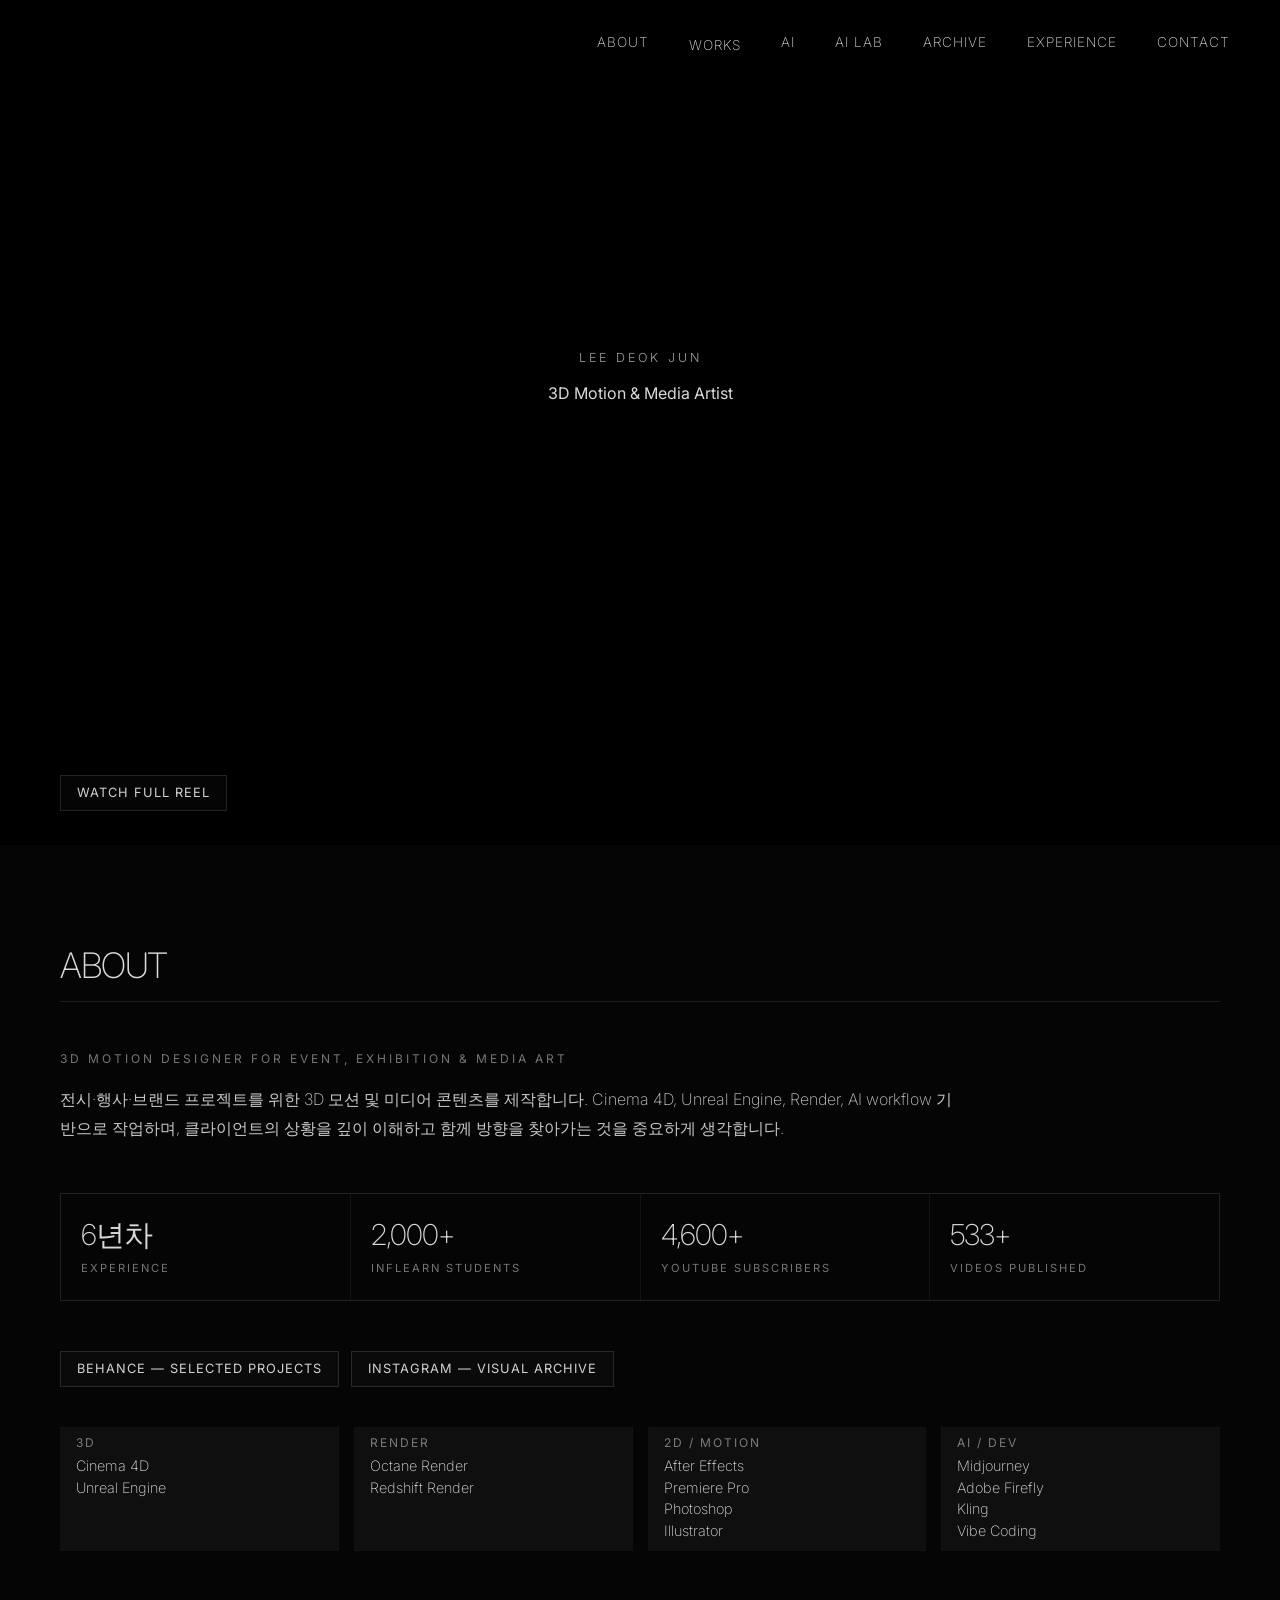
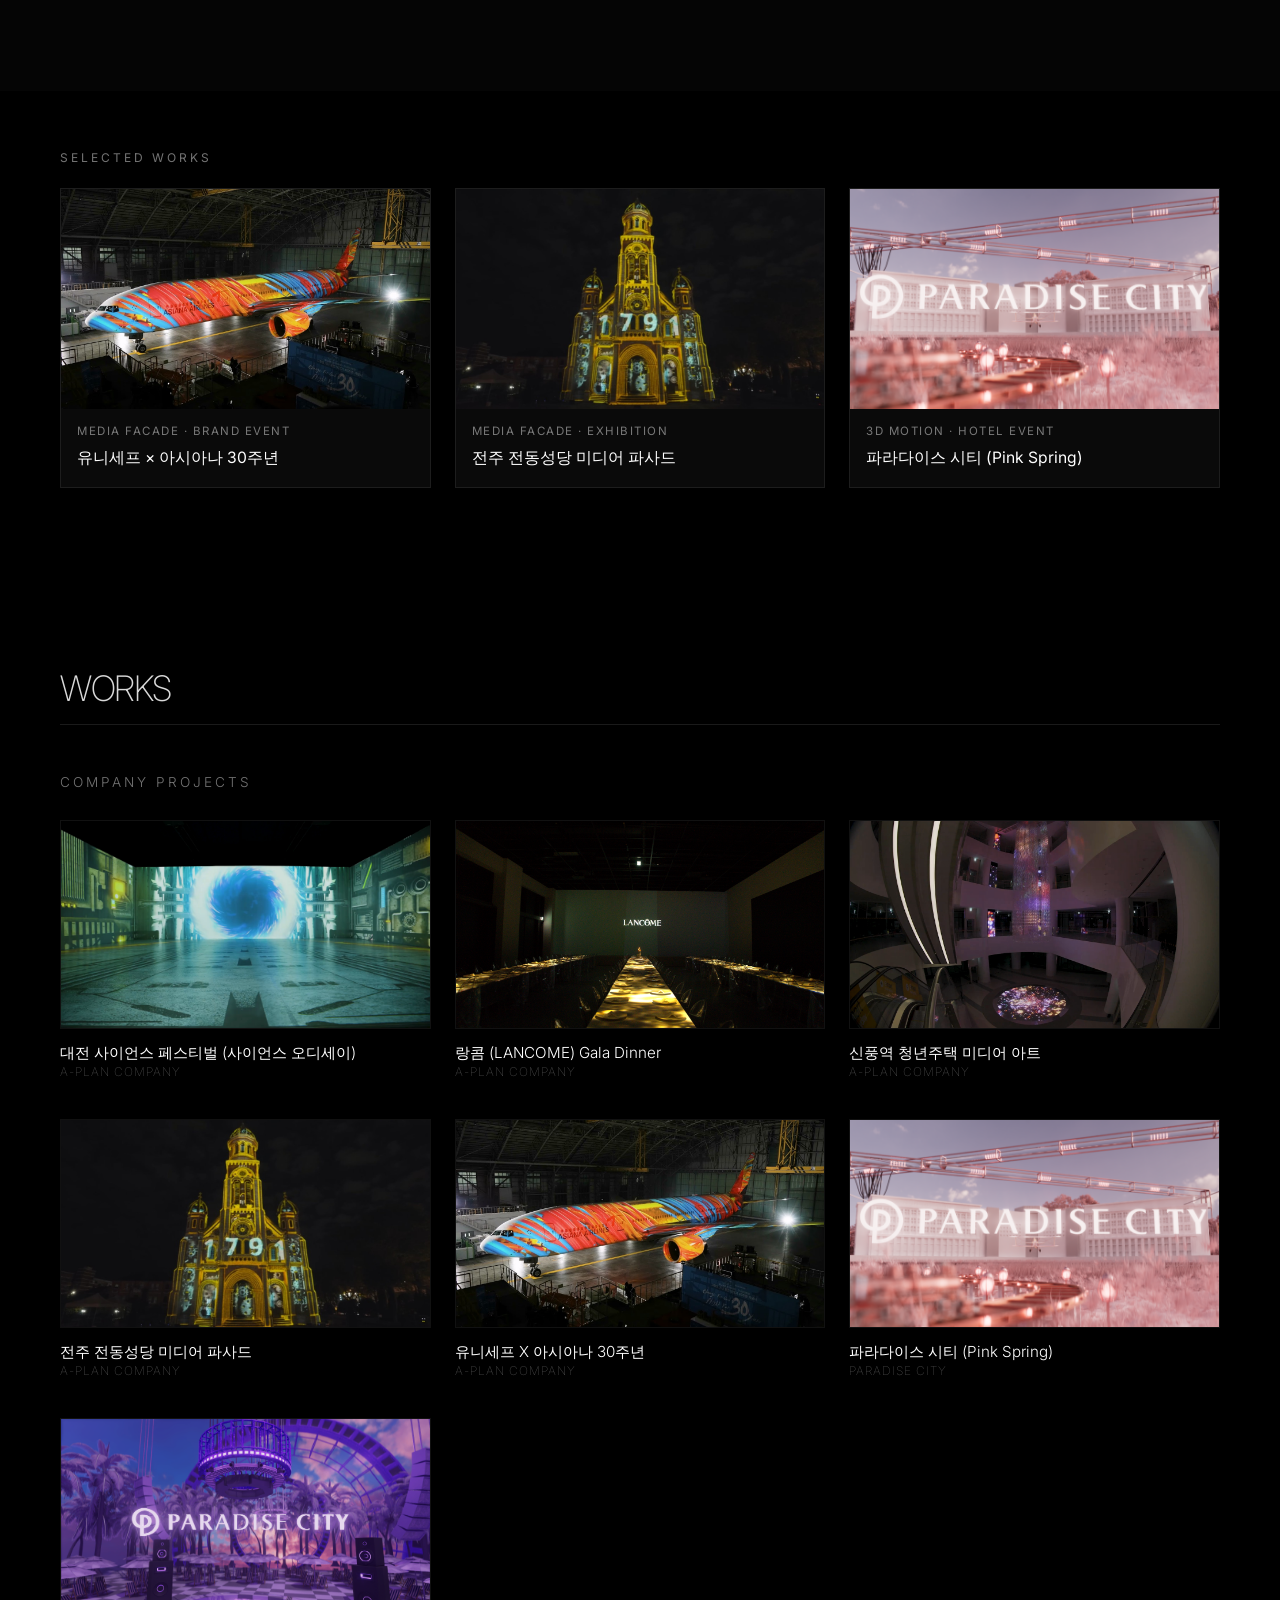
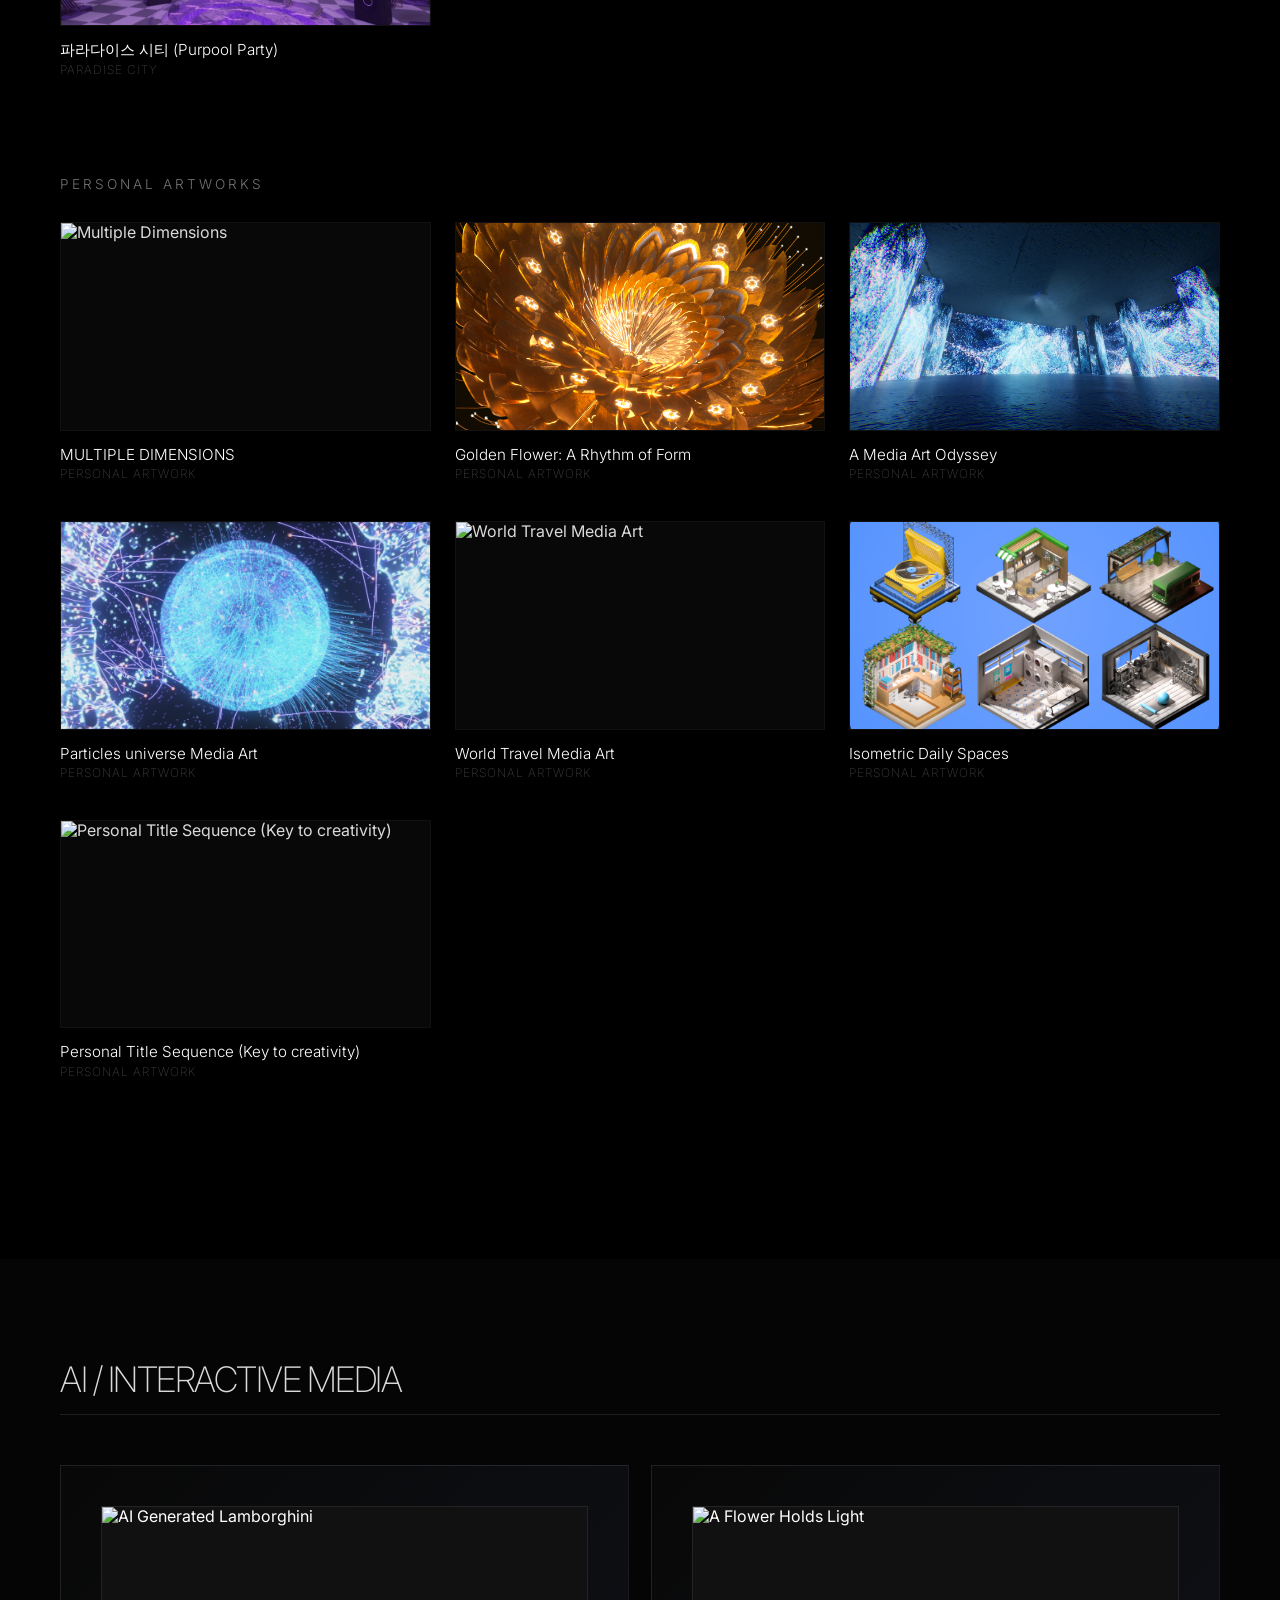
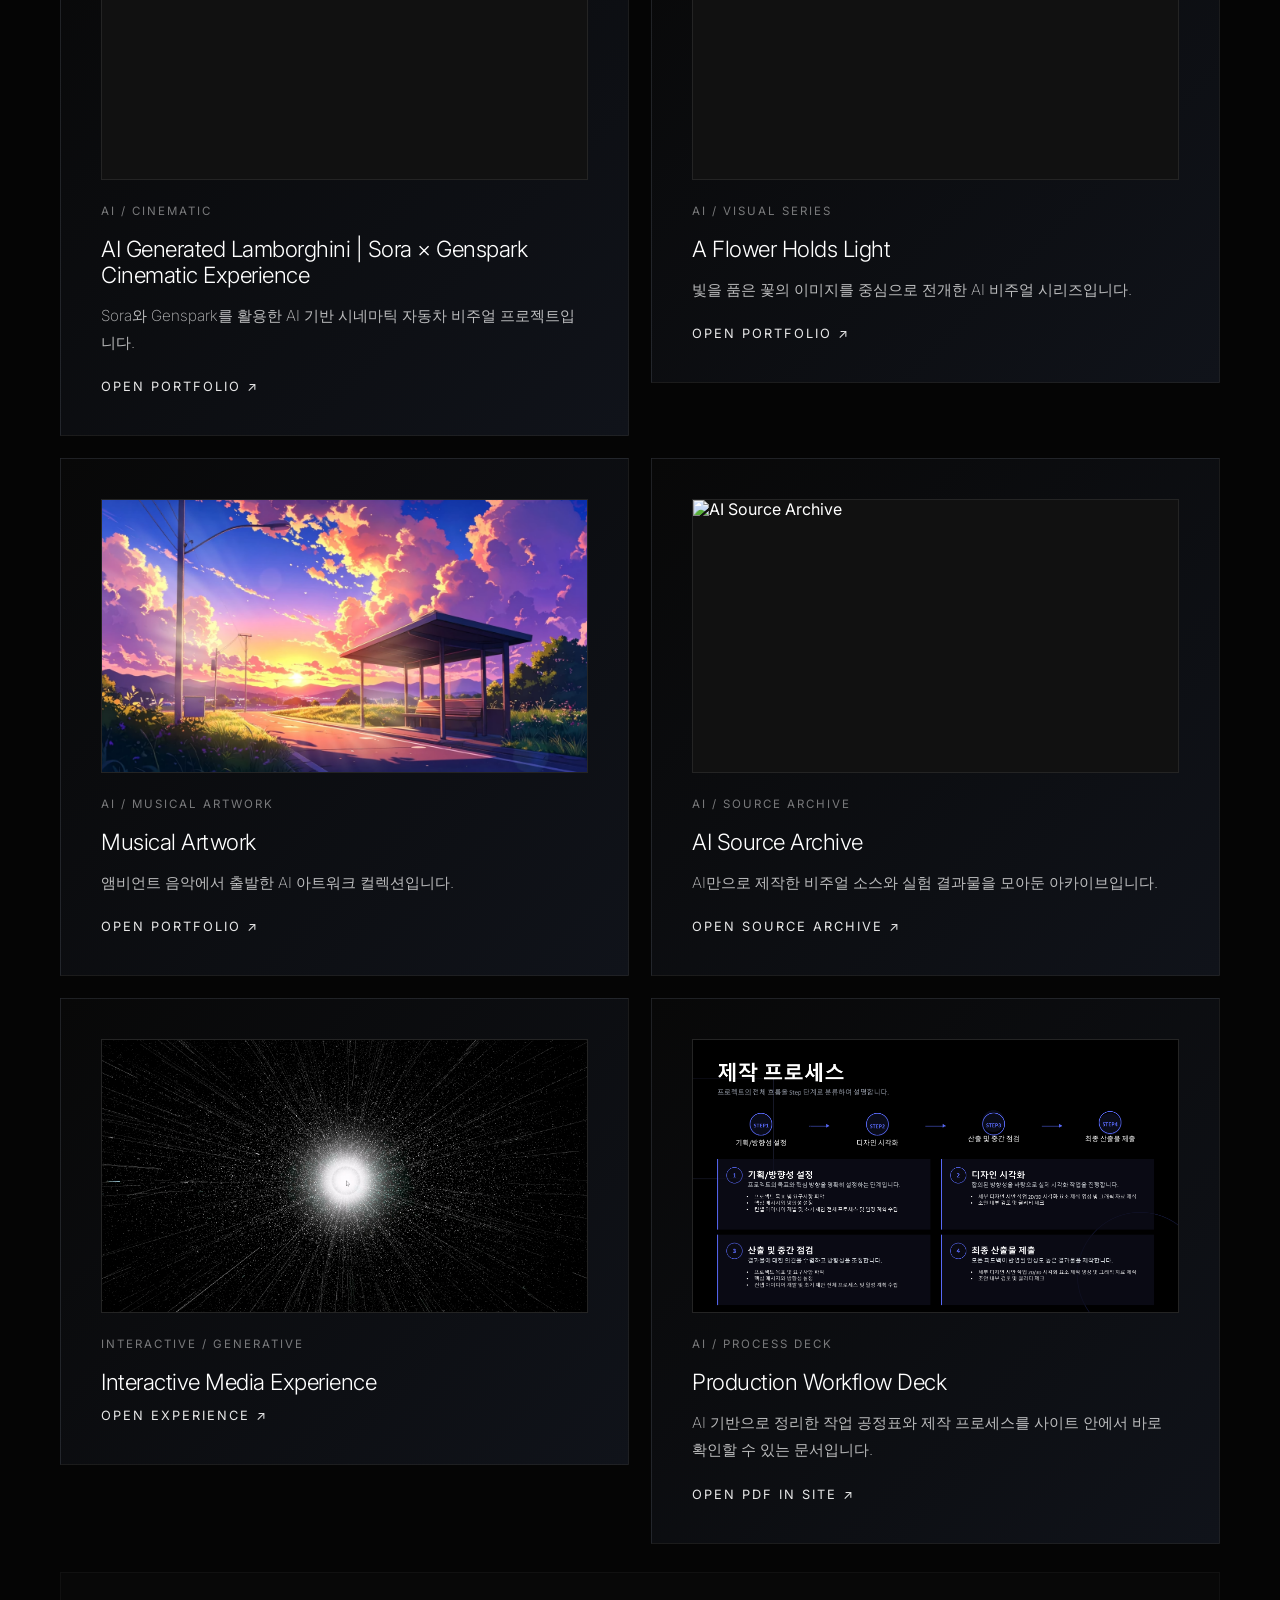
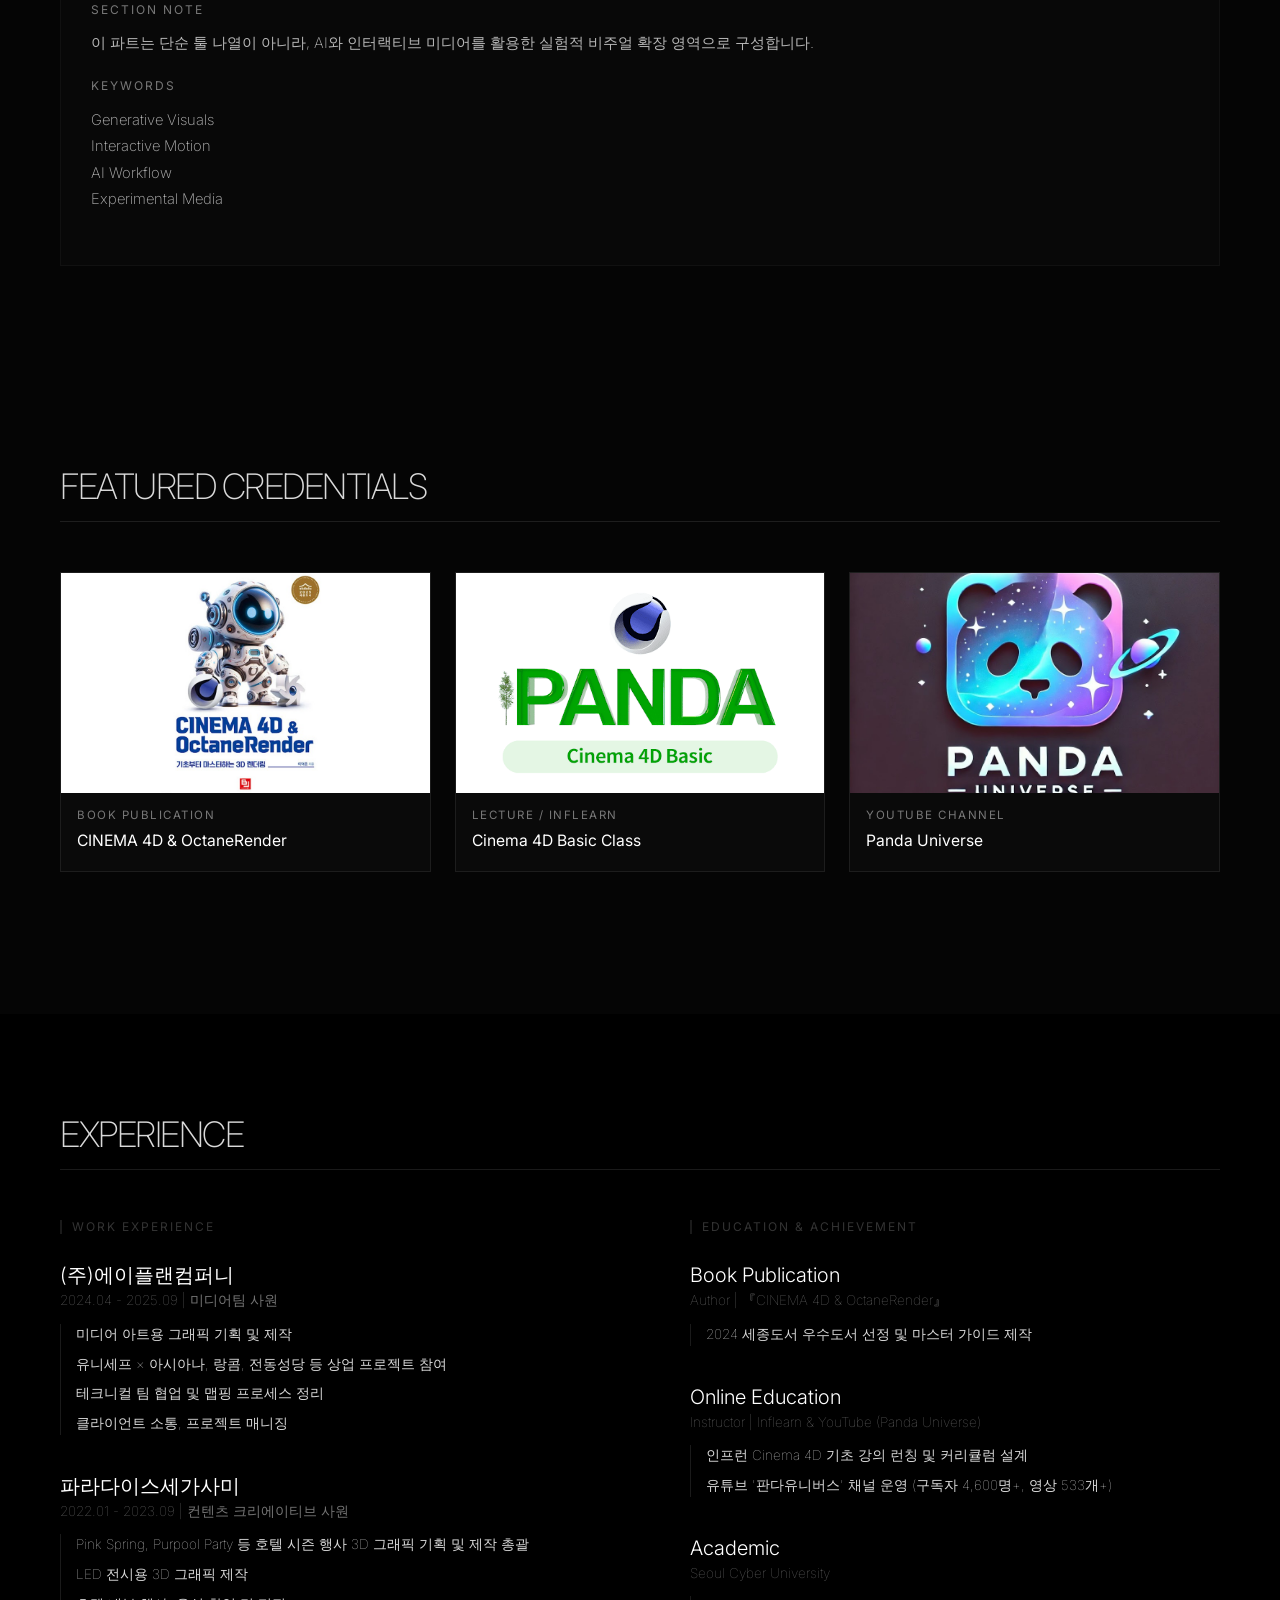
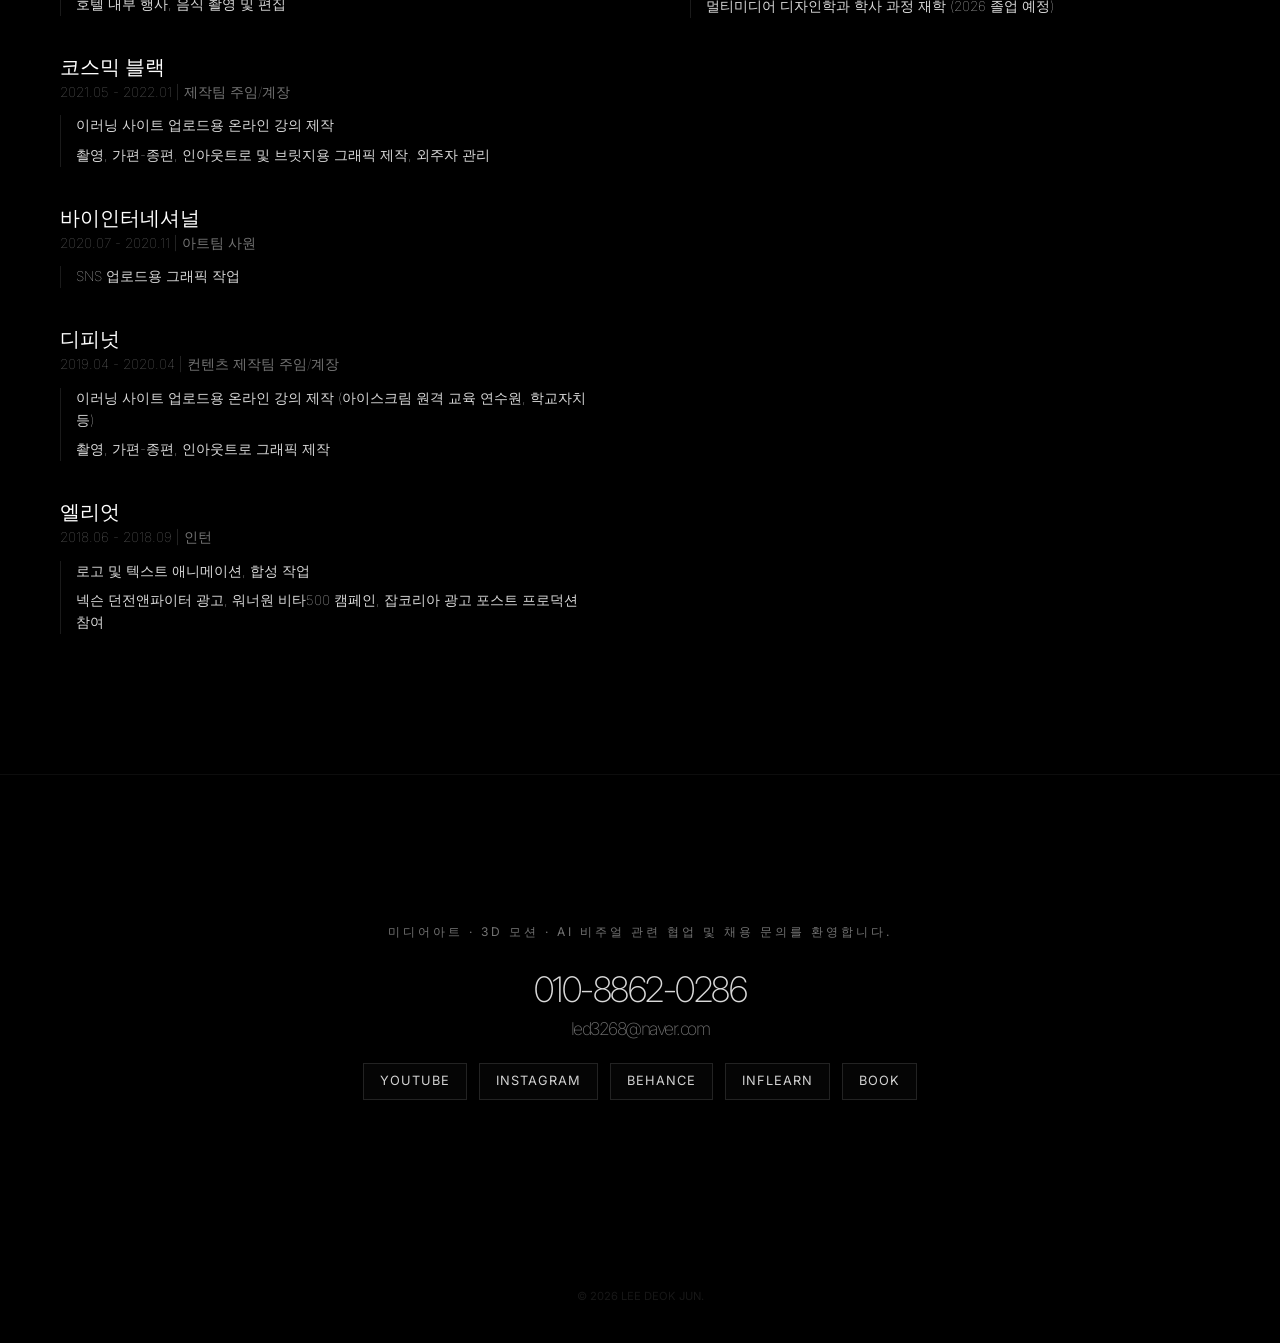
==== index.html @ a95362d3 "Update index.html" ====
<!DOCTYPE html>
<html lang="ko">
<head>
    <meta charset="UTF-8">
    <meta name="viewport" content="width=device-width, initial-scale=1.0">
    <title>LEE DEOK JUN | 3D Artist Portfolio</title>
    <style>
        @import url('https://fonts.googleapis.com/css2?family=Inter:wght@100;200;300;400;500;600&display=swap');

        :root {
            --bg-color: #000000;
            --text-color: rgba(255, 255, 255, 0.85);
            --accent-color: rgba(255, 255, 255, 0.45);
            --h1-size: 2.1rem;
            --p-size: 1.2rem;
            --letter-spacing: -1px;
            --fw-bold: 600;
            --fw-normal: 300;
        }

        html { scroll-behavior: smooth; }
        * { margin: 0; padding: 0; box-sizing: border-box; }

        body {
            background-color: var(--bg-color);
            color: var(--text-color);
            font-family: 'Inter', sans-serif;
            line-height: 1.15;
            -webkit-font-smoothing: antialiased;
            overflow-x: hidden;
        }

        nav {
            position: fixed;
            top: 0;
            width: 100%;
            padding: 35px 50px;
            display: flex;
            justify-content: flex-end;
            gap: 40px;
            z-index: 1000;
            background: linear-gradient(to bottom, rgba(0,0,0,0.5), transparent);
        }

        nav a {
            color: var(--text-color);
            text-decoration: none;
            font-size: 0.85rem;
            font-weight: 200;
            text-transform: uppercase;
            letter-spacing: 1px;
            transition: 0.4s;
        }

        nav a:hover { opacity: 0.3; }

      .hero {
    width: 100%;
    position: relative;
    background: #000;
    display: flex;
    align-items: center;
    justify-content: center;
    padding: 50px 60px;
}


        .hero-video-container {
            width: 100%;
            position: relative;
            padding-top: 56.25%;
            overflow: hidden;
        }

        .hero-video-container iframe {
            position: absolute;
            top: 0;
            left: 0;
            width: 100%;
            height: 100%;
            border: none;
            pointer-events: none;
        }

        .hero-overlay {
            position: absolute;
            top: 0;
            left: 0;
            width: 100%;
            height: 100%;
            background: rgba(0, 0, 0, 0.5);
            z-index: 1;
        }

        .hero-content {
    position: absolute;
    z-index: 2;
    text-align: center;
    width: 100%;
    max-width: 980px;
    padding: 0 24px;
    left: 50%;
    top: 50%;
    transform: translate(-50%, -50%);
}

.hero-name {
    display: block;
    font-size: 0.78rem;
    font-weight: 300;
    letter-spacing: 3px;
    text-transform: uppercase;
    color: rgba(255,255,255,0.62);
    margin-bottom: 18px;
}

.hero-headline {
    font-size: clamp(2rem, 4vw, 3.4rem);
    font-weight: 600;
    letter-spacing: -1.5px;
    line-height: 1.08;
    color: #fff;
    margin-bottom: 18px;
}

.hero-subcopy {
    font-size: clamp(0.98rem, 1.4vw, 1.15rem);
    font-weight: 300;
    line-height: 1.75;
    color: rgba(255,255,255,0.82);
    max-width: 760px;
    margin: 0 auto 20px;
    word-break: keep-all;
}

.hero-proof {
    font-size: 0.82rem;
    font-weight: 300;
    letter-spacing: 1px;
    line-height: 1.8;
    color: rgba(255,255,255,0.62);
    text-transform: uppercase;
}

.hero-reel-link-wrap {
    max-width: 1600px;
    margin: 0 auto;
    padding: 22px 60px 34px;
    text-align: left;
    background: #000;
}



.hero-reel-btn {
    display: inline-flex;
    align-items: center;
    justify-content: center;
    padding: 10px 16px;
    border: 1px solid rgba(255,255,255,0.12);
    color: rgba(255,255,255,0.82);
    text-decoration: none;
    font-size: 0.8rem;
    letter-spacing: 1px;
    text-transform: uppercase;
    transition: 0.3s ease;
    background: rgba(255,255,255,0.02);
}

.hero-reel-btn:hover {
    border-color: rgba(255,255,255,0.35);
    color: #fff;
    transform: translateY(-2px);
}



        section {
            padding: 100px 60px;
            max-width: 1600px;
            margin: 0 auto;
        }

        h2 {
            font-size: 2.2rem;
            font-weight: 200;
            letter-spacing: -1.5px;
            margin-bottom: 50px;
            border-bottom: 1px solid rgba(255,255,255,0.1);
            padding-bottom: 15px;
        }

        .about-intro {
            max-width: 900px;
            margin-bottom: 50px;
        }

        .about-intro p {
            font-size: 1rem;
            font-weight: 200;
            line-height: 1.8;
            color: rgba(255,255,255,0.78);
        }

        .tool-container {
            display: grid;
            grid-template-columns: repeat(auto-fit, minmax(200px, 1fr));
            gap: 15px;
            margin-bottom: 40px;
        }

        .tool-group {
            background: rgba(15, 15, 15, 1);
            border: 1px solid #111;
            padding: 8px 15px;
            margin-bottom: 0;
            display: flex;
            flex-direction: column;
            justify-content: flex-start;
        }

        .tool-group h4 {
            font-size: 0.75rem;
            color: var(--accent-color);
            letter-spacing: 2px;
            text-transform: uppercase;
            margin-bottom: 5px;
            font-weight: 400;
        }

        .tool-group p {
            font-size: 0.9rem;
            color: var(--text-color);
            font-weight: 200;
            line-height: 1.5;
            margin-left: 0;
        }

        .works-block + .works-block {
            margin-top: 100px;
        }

        .works-subtitle {
            font-size: 0.85rem;
            font-weight: 300;
            letter-spacing: 3px;
            color: var(--accent-color);
            margin-bottom: 30px;
            text-transform: uppercase;
        }

        .grid {
            display: grid;
            grid-template-columns: repeat(auto-fill, minmax(340px, 1fr));
            gap: 40px 24px;
            margin-bottom: 80px;
        }

        .card {
            background: #080808;
            border: 1px solid #111;
            aspect-ratio: 16/9;
            cursor: pointer;
            transition: 0.4s;
            overflow: hidden;
            position: relative;
            display: flex;
            align-items: center;
            justify-content: center;
        }

        .card:hover {
            border-color: rgba(255,255,255,0.3);
            transform: translateY(-5px);
        }

        .card img {
            width: 100%;
            height: 100%;
            object-fit: cover;
            transition: 0.5s;
        }

        .card:hover img { transform: scale(1.05); }

        .card-info {
            margin-top: 15px;
            text-align: left;
        }

        .card-title {
            font-size: 0.95rem;
            font-weight: 300;
            color: #fff;
            margin-bottom: 4px;
        }

        .card-tag {
            font-size: 0.75rem;
            font-weight: 100;
            color: var(--accent-color);
            text-transform: uppercase;
            letter-spacing: 1px;
        }

     .ai-feature {
    display: block;
}

        .ai-card {
            display: block;
            background: linear-gradient(135deg, #080808 0%, #10131a 100%);
            border: 1px solid rgba(255,255,255,0.08);
            padding: 40px;
            text-decoration: none;
            color: #fff;
            transition: 0.35s ease;
            cursor: pointer;
        }

        .ai-card:hover {
            transform: translateY(-4px);
            border-color: rgba(255,255,255,0.22);
        }

        .ai-badge {
            display: inline-block;
            font-size: 0.72rem;
            letter-spacing: 2px;
            text-transform: uppercase;
            color: rgba(255,255,255,0.45);
            margin-bottom: 18px;
        }

        .ai-card h3 {
            font-size: 1.4rem;
            font-weight: 300;
            margin-bottom: 14px;
            letter-spacing: -0.5px;
        }

        .ai-card p {
            font-size: 0.95rem;
            font-weight: 200;
            line-height: 1.8;
            color: rgba(255,255,255,0.72);
            margin-bottom: 24px;
        }

        .ai-link {
            font-size: 0.8rem;
            letter-spacing: 2px;
            text-transform: uppercase;
            color: rgba(255,255,255,0.9);
        }

               .ai-meta {
            margin-top: 28px;
            max-width: 100%;
            background: #080808;
            border: 1px solid #111;
            padding: 30px;
        }



        .ai-meta h4 {
            font-size: 0.75rem;
            color: var(--accent-color);
            letter-spacing: 2px;
            text-transform: uppercase;
            margin-bottom: 14px;
            font-weight: 400;
        }

        .ai-meta p {
            font-size: 0.92rem;
            line-height: 1.8;
            color: rgba(255,255,255,0.7);
            font-weight: 200;
            margin-bottom: 22px;
        }

        .ai-modal-frame {
            width: 100%;
            height: 80vh;
            border: none;
            background: #000;
        }

        .exp-container {
            display: grid;
            grid-template-columns: 1fr 1fr;
            gap: 50px 100px;
        }

        .exp-category-title {
            color: rgba(255,255,255,0.2);
            text-transform: uppercase;
            font-size: 0.75rem;
            letter-spacing: 2px;
            margin-bottom: 30px;
            display: block;
            border-left: 2px solid rgba(255,255,255,0.1);
            padding-left: 10px;
        }

        .exp-item { margin-bottom: 40px; }

        .exp-item h3 {
            font-size: 1.25rem;
            font-weight: 300;
            margin-bottom: 6px;
            color: #fff;
        }

        .exp-item .comp-info {
            font-size: 0.85rem;
            color: var(--accent-color);
            margin-bottom: 15px;
            font-weight: 100;
        }

        .desc-list {
            list-style: none;
            border-left: 1px solid rgba(255,255,255,0.1);
            padding-left: 15px;
        }

        .desc-list li {
            font-size: 0.85rem;
            font-weight: 100;
            color: var(--text-color);
            margin-bottom: 8px;
            line-height: 1.6;
        }

        .full-modal {
            display: none;
            position: fixed;
            top: 0;
            left: 0;
            width: 100%;
            height: 100%;
            background: rgba(0,0,0,0.98);
            z-index: 3000;
            overflow-y: auto;
            padding: 60px 0;
        }

        .modal-inner {
            width: 90%;
            max-width: 1400px;
            margin: 0 auto;
        }

        .video-box {
    width: 100%;
    aspect-ratio: 16/9;
    background: #000;
    margin-bottom: 40px;
}

#videoContainer.video-grid-2 {
    display: grid;
    grid-template-columns: 1fr 1fr;
    gap: 20px;
}

#videoContainer.video-grid-2 .video-box {
    margin-bottom: 0;
}


        .project-meta {
            margin-bottom: 60px;
            border-left: 1px solid rgba(255,255,255,0.15);
            padding-left: 25px;
            margin-top: 40px;
        }

        .meta-group { margin-bottom: 30px; }

        .meta-group h4 {
            font-size: 0.75rem;
            font-weight: 400;
            color: var(--accent-color);
            letter-spacing: 2px;
            margin-bottom: 12px;
            text-transform: uppercase;
        }

        .meta-group p {
            font-size: 1rem;
            font-weight: 100;
            line-height: 1.7;
            color: #fff;
            opacity: 0.9;
            white-space: pre-line;
            word-break: keep-all;
        }

        .special-text-block {
            background: #080808;
            padding: 30px;
            border: 1px solid #111;
            margin-bottom: 20px;
        }

        .special-text-block h5 {
            font-size: 0.85rem;
            color: rgba(255,255,255,0.7);
            margin-bottom: 15px;
            font-weight: 300;
            letter-spacing: 1px;
        }

        .special-text-block p {
            font-size: 0.9rem;
            font-weight: 100;
            line-height: 1.6;
            color: rgba(255,255,255,0.6);
            white-space: pre-line;
        }
            .extra-video-grid {
    display: grid;
    grid-template-columns: 1fr 1fr;
    gap: 16px;
    margin-top: 14px;
}

.extra-video-item iframe {
    width: 100%;
    aspect-ratio: 16 / 9;
    border: 0;
    display: block;
    background: #000;
}

.extra-video-caption {
    margin-top: 10px;
    font-size: 0.78rem;
    font-weight: 300;
    letter-spacing: 1px;
    color: rgba(255,255,255,0.72);
    text-transform: uppercase;
}




       .image-grid {
    display: grid;
    grid-template-columns: 1fr 1fr;
    gap: 20px;
    grid-auto-flow: dense;
}


        .image-grid img {
            width: 100%;
            height: auto;
            border: 1px solid #111;
            display: block;
        }

        .close-btn {
            position: fixed;
            top: 30px;
            right: 50px;
            color: #fff;
            cursor: pointer;
            font-size: 0.8rem;
            letter-spacing: 2px;
            z-index: 3100;
            opacity: 0.4;
            transition: 0.3s;
        }

        .close-btn:hover { opacity: 1; }

        #contact {
            text-align: center;
            padding: 150px 60px;
            border-top: 1px solid rgba(255,255,255,0.05);
        }

        .contact-wrap p {
            font-size: 2.2rem;
            font-weight: 200;
            letter-spacing: -1.5px;
            margin-bottom: 10px;
        }
        .about-links {
            display: flex;
            gap: 12px;
            flex-wrap: wrap;
            margin: 24px 0 40px;
        }
        .featured-proof {
    margin: 18px 0 42px;
}

.featured-proof-title {
    font-size: 0.78rem;
    color: var(--accent-color);
    letter-spacing: 2px;
    text-transform: uppercase;
    margin-bottom: 18px;
    font-weight: 400;
}

.featured-proof-grid {
    display: grid;
    grid-template-columns: repeat(3, minmax(220px, 1fr));
    gap: 24px;
}

.featured-proof-card {
    display: block;
    text-decoration: none;
    color: #fff;
    background: rgba(10,10,10,1);
    border: 1px solid rgba(255,255,255,0.08);
    overflow: hidden;
    transition: 0.3s ease;
}

.featured-proof-card:hover {
    transform: translateY(-4px);
    border-color: rgba(255,255,255,0.24);
}

.featured-proof-thumb {
    position: relative;
    overflow: hidden;
    background: #111;
}

.featured-proof-thumb img {
    width: 100%;
    height: 220px;
    object-fit: cover;
    display: block;
    transition: transform 0.45s ease;
    background: #111;
}


.featured-proof-card:hover .featured-proof-thumb img {
    transform: scale(1.04);
}

.featured-proof-overlay {
    position: absolute;
    inset: 0;
    display: flex;
    flex-direction: column;
    justify-content: flex-end;
    padding: 20px;
    background: linear-gradient(
        to top,
        rgba(0,0,0,0.92) 0%,
        rgba(0,0,0,0.7) 42%,
        rgba(0,0,0,0.15) 100%
    );
    opacity: 0;
    transition: opacity 0.3s ease;
}

.featured-proof-card:hover .featured-proof-overlay {
    opacity: 1;
}

.featured-proof-badge {
    font-size: 0.68rem;
    letter-spacing: 1.8px;
    text-transform: uppercase;
    color: rgba(255,255,255,0.58);
    margin-bottom: 10px;
}

.featured-proof-overlay h4 {
    font-size: 1.1rem;
    font-weight: 500;
    line-height: 1.35;
    margin-bottom: 10px;
    color: #fff;
}

.featured-proof-overlay p {
    font-size: 0.84rem;
    line-height: 1.6;
    color: rgba(255,255,255,0.84);
    font-weight: 300;
    margin-bottom: 12px;
}

.featured-proof-meta-list {
    list-style: none;
    margin: 0 0 14px 0;
    padding: 0;
}

.featured-proof-meta-list li {
    font-size: 0.76rem;
    line-height: 1.55;
    color: rgba(255,255,255,0.76);
    margin-bottom: 4px;
    font-weight: 300;
}

.featured-proof-cta {
    font-size: 0.76rem;
    letter-spacing: 1px;
    text-transform: uppercase;
    color: rgba(255,255,255,0.94);
}

.featured-proof-body {
    padding: 16px 16px 18px;
}

.featured-proof-label {
    font-size: 0.72rem;
    color: var(--accent-color);
    letter-spacing: 1.5px;
    text-transform: uppercase;
    margin-bottom: 8px;
}

.featured-proof-body h3 {
    font-size: 0.98rem;
    font-weight: 400;
    line-height: 1.45;
    color: #fff;
}


        .about-link,
        .works-link,
        .contact-social {
            display: inline-flex;
            align-items: center;
            padding: 10px 16px;
            border: 1px solid rgba(255,255,255,0.12);
            color: rgba(255,255,255,0.82);
            text-decoration: none;
            font-size: 0.8rem;
            letter-spacing: 1px;
            text-transform: uppercase;
            transition: 0.3s ease;
            background: rgba(255,255,255,0.02);
        }

        .about-link:hover,
        .works-link:hover,
        .contact-social:hover {
            border-color: rgba(255,255,255,0.35);
            color: #fff;
            transform: translateY(-2px);
        }

        .works-link-row {
            display: flex;
            justify-content: flex-end;
            margin-bottom: 30px;
        }

        .contact-socials {
            margin-top: 24px;
            display: flex;
            justify-content: center;
            gap: 12px;
            flex-wrap: wrap;
        }
.ai-card-stack {
    display: grid;
    grid-template-columns: 1fr 1fr;
    gap: 22px;
    align-items: start;
}


.ai-thumb {
    width: 100%;
    aspect-ratio: 16 / 9;
    object-fit: cover;
    display: block;
    margin-bottom: 20px;
    border: 1px solid rgba(255,255,255,0.08);
    background: #111;
}

.interactive-thumb {
    object-position: center 20%;
}

.interactive-card-thumb {
    position: relative;
    overflow: hidden;
    margin-bottom: 20px;
}

.interactive-card-thumb .ai-thumb {
    margin-bottom: 0;
    display: block;
    width: 100%;
    transition: transform 0.45s ease;
}

.interactive-card:hover .interactive-card-thumb .ai-thumb {
    transform: scale(1.04);
}

.interactive-card-overlay {
    position: absolute;
    inset: 0;
    display: flex;
    flex-direction: column;
    justify-content: flex-end;
    padding: 20px;
    background: linear-gradient(
        to top,
        rgba(0,0,0,0.95) 0%,
        rgba(0,0,0,0.65) 45%,
        rgba(0,0,0,0.1) 100%
    );
    opacity: 0;
    transition: opacity 0.3s ease;
}

.interactive-card:hover .interactive-card-overlay {
    opacity: 1;
}

.interactive-card-overlay .ic-desc {
    font-size: 0.84rem;
    font-weight: 300;
    line-height: 1.65;
    color: rgba(255,255,255,0.9);
    margin-bottom: 12px;
}

.interactive-card-overlay .ic-tags {
    list-style: none;
    padding: 0;
    margin: 0;
    display: flex;
    flex-wrap: wrap;
    gap: 6px;
}

.interactive-card-overlay .ic-tags li {
    font-size: 0.68rem;
    letter-spacing: 1.5px;
    text-transform: uppercase;
    color: rgba(255,255,255,0.55);
    border: 1px solid rgba(255,255,255,0.2);
    padding: 3px 8px;
}




             @media (max-width: 768px) {
    .featured-proof-grid {
        grid-template-columns: 1fr;
    }

    .featured-proof-overlay {
        opacity: 1;
    }

    :root { --h1-size: 1.8rem; }
    .grid, .image-grid, .exp-container { grid-template-columns: 1fr; }
    .close-btn { right: 20px; }
    nav { padding: 24px 20px; gap: 18px; }
    section { padding: 80px 20px; }
    .ai-modal-frame { height: 70vh; }

    .ai-card-stack {
        grid-template-columns: 1fr;
        gap: 16px;
    }

    .extra-video-grid {
        grid-template-columns: 1fr;
    }

    #videoContainer.video-grid-2 {
        grid-template-columns: 1fr;
    }

    .hero-content {
        padding: 0 20px;
    }

    .hero-name {
        font-size: 0.72rem;
        letter-spacing: 2px;
        margin-bottom: 14px;
    }

    .hero-headline {
        line-height: 1.15;
        margin-bottom: 16px;
    }

    .hero-subcopy {
        font-size: 0.95rem;
        line-height: 1.7;
        margin-bottom: 18px;
    }

    .hero-proof {
        font-size: 0.72rem;
        line-height: 1.7;
    }
}



.nav-dropdown {
            position: relative;
        }
        .nav-dropdown-menu {
            position: absolute;
            top: 100%;
            right: 0;
            padding-top: 16px;
            display: flex;
            flex-direction: column;
            gap: 12px;
            opacity: 0;
            pointer-events: none;
            transition: opacity 0.3s ease;
        }
        .nav-dropdown:hover .nav-dropdown-menu {
            opacity: 1;
            pointer-events: all;
        }
        .nav-dropdown-menu a {
            font-size: 0.75rem;
            font-weight: 200;
            letter-spacing: 1px;
            text-transform: uppercase;
            color: rgba(255,255,255,0.5);
            text-decoration: none;
            white-space: nowrap;
            transition: 0.3s;
        }
        .nav-dropdown-menu a:hover {
            color: #fff;
            opacity: 1;
        }
    </style>
</head>
<body>

<nav>
    <a href="#about">About</a>
    <div class="nav-dropdown">
        <a href="#works">Works</a>
        <div class="nav-dropdown-menu">
            <a href="#company">Company</a>
            <a href="#personal">Personal</a>
        </div>
    </div>
    <a href="#ai">AI</a>
    <a href="ai-lab.html">AI Lab</a> 
    <a href="archive.html">Archive</a> 
    <a href="#experience">Experience</a>
    <a href="#contact">Contact</a>
</nav>

<section class="hero">
    <div class="hero-video-container">
        <iframe src="https://www.youtube.com/embed/7qYDcnBwBlo?autoplay=1&mute=1&loop=1&playlist=7qYDcnBwBlo&controls=0&modestbranding=1&rel=0" frameborder="0"></iframe>
        <div class="hero-overlay"></div>
    </div>
  <div class="hero-content">
    <span class="hero-name">LEE DEOK JUN</span>
    <p class="hero-minimal-role">3D Motion & Media Artist</p>
</div>


</section>
<div class="hero-reel-link-wrap">
    <a class="hero-reel-btn" href="javascript:void(0);" onclick="openShowreelModal()">
        Watch Full Reel
    </a>
</div>

<section id="about" style="background: #050505;">
    <h2>ABOUT</h2>

    <p style="font-size:0.75rem; letter-spacing:3px; text-transform:uppercase; color:var(--accent-color); margin-bottom:20px; font-weight:400;">
        3D Motion Designer for Event, Exhibition & Media Art
    </p>
    <div class="about-intro">
        <p>
            전시·행사·브랜드 프로젝트를 위한 3D 모션 및 미디어 콘텐츠를 제작합니다.
            Cinema 4D, Unreal Engine, Render, AI workflow 기반으로 작업하며,
            클라이언트의 상황을 깊이 이해하고 함께 방향을 찾아가는 것을 중요하게 생각합니다.
        </p>
    </div>

 <div style="display:grid; grid-template-columns:repeat(4, 1fr); gap:1px; background:rgba(255,255,255,0.06); border:1px solid rgba(255,255,255,0.06); margin-bottom:50px;">
        <div style="padding:24px 20px; background:#050505;">
            <span style="font-size:1.8rem; font-weight:200; letter-spacing:-1px; display:block; margin-bottom:6px;">6년차</span>
            <span style="font-size:0.7rem; letter-spacing:2px; text-transform:uppercase; color:var(--accent-color);">Experience</span>
        </div>
        <div style="padding:24px 20px; background:#050505;">
            <span style="font-size:1.8rem; font-weight:200; letter-spacing:-1px; display:block; margin-bottom:6px;">2,000+</span>
            <span style="font-size:0.7rem; letter-spacing:2px; text-transform:uppercase; color:var(--accent-color);">Inflearn Students</span>
        </div>
        <div style="padding:24px 20px; background:#050505;">
            <span style="font-size:1.8rem; font-weight:200; letter-spacing:-1px; display:block; margin-bottom:6px;">4,600+</span>
            <span style="font-size:0.7rem; letter-spacing:2px; text-transform:uppercase; color:var(--accent-color);">YouTube Subscribers</span>
        </div>
        <div style="padding:24px 20px; background:#050505;">
            <span style="font-size:1.8rem; font-weight:200; letter-spacing:-1px; display:block; margin-bottom:6px;">533+</span>
            <span style="font-size:0.7rem; letter-spacing:2px; text-transform:uppercase; color:var(--accent-color);">Videos Published</span>
        </div>
    </div>


<div class="about-links">
    <a class="about-link" href="https://www.behance.net/led32684792a3" target="_blank" rel="noopener noreferrer">
        Behance — Selected Projects
    </a>
    <a class="about-link" href="https://www.instagram.com/panda.univ/" target="_blank" rel="noopener noreferrer">
        Instagram — Visual Archive
    </a>
</div>


    <div class="tool-container">
        <div class="tool-group">
            <h4>3D</h4>
            <p>Cinema 4D<br>Unreal Engine</p>
        </div>
        <div class="tool-group">
            <h4>Render</h4>
            <p>Octane Render<br>Redshift Render</p>
        </div>
        <div class="tool-group">
            <h4>2D / Motion</h4>
            <p>After Effects<br>Premiere Pro<br>Photoshop<br>Illustrator</p>
        </div>
        <div class="tool-group">
            <h4>AI / Dev</h4>
            <p>Midjourney<br>Adobe Firefly<br>Kling<br>Vibe Coding</p>
        </div>
    </div>
</section>
<section style="background: #000; padding: 60px 60px 80px; max-width: 1600px; margin: 0 auto;">
    <p style="font-size:0.75rem; letter-spacing:3px; text-transform:uppercase; color:var(--accent-color); margin-bottom:24px; font-weight:400;">Selected Works</p>
    <div class="featured-proof-grid">

        <div class="featured-proof-card" onclick="openProject('unicef')" style="cursor:pointer;">
            <div class="featured-proof-thumb">
                <img src="images/Company/24.04_UNICEF-Asiana/UNICEF-Asiana_17.png" alt="UNICEF Asiana">
                <div class="featured-proof-overlay">
                    <div class="featured-proof-badge">Media Facade · Brand Event</div>
                    <h4>유니세프 × 아시아나 30주년</h4>
                    <p>항공기 미디어 파사드 '빛의 여행'</p>
                    <ul class="featured-proof-meta-list">
                        <li>리드 아티스트 · 전체 70% 비중</li>
                        <li>전체 스토리보드 제작</li>
                        <li>Client: UNICEF × Asiana Airlines</li>
                    </ul>
                    <span class="featured-proof-cta">프로젝트 보기 ↗</span>
                </div>
            </div>
            <div class="featured-proof-body">
                <div class="featured-proof-label">Media Facade · Brand Event</div>
                <h3>유니세프 × 아시아나 30주년</h3>
            </div>
        </div>

        <div class="featured-proof-card" onclick="openProject('jeonju')" style="cursor:pointer;">
            <div class="featured-proof-thumb">
                <img src="images/Company/24.07_Jeonju Cathedral/Jeonju Cathedral_thum.jpg" alt="Jeonju Cathedral">
                <div class="featured-proof-overlay">
                    <div class="featured-proof-badge">Media Facade · Exhibition</div>
                    <h4>전주 전동성당 미디어 파사드</h4>
                    <p>빛의 동행 — 4부 기획 및 제작 총괄</p>
                    <ul class="featured-proof-meta-list">
                        <li>4부 파트 기획 및 총 제작 담당</li>
                        <li>맵핑용 모델링 디테일 수정</li>
                        <li>Client: 전주시청</li>
                    </ul>
                    <span class="featured-proof-cta">프로젝트 보기 ↗</span>
                </div>
            </div>
            <div class="featured-proof-body">
                <div class="featured-proof-label">Media Facade · Exhibition</div>
                <h3>전주 전동성당 미디어 파사드</h3>
            </div>
        </div>

        <div class="featured-proof-card" onclick="openProject('pinkspring')" style="cursor:pointer;">
            <div class="featured-proof-thumb">
                <img src="images/Company/23.01_Pink Spring/Pink Spring_17.png" alt="Pink Spring">
                <div class="featured-proof-overlay">
                    <div class="featured-proof-badge">3D Motion · Hotel Event</div>
                    <h4>파라다이스 시티 (Pink Spring)</h4>
                    <p>호텔 시즌 행사 3D 그래픽 기획 및 제작 총괄</p>
                    <ul class="featured-proof-meta-list">
                        <li>전체 기획 및 그래픽 제작 총괄</li>
                        <li>3 Window Media 콘텐츠</li>
                        <li>Client: Paradise City Hotel</li>
                    </ul>
                    <span class="featured-proof-cta">프로젝트 보기 ↗</span>
                </div>
            </div>
            <div class="featured-proof-body">
                <div class="featured-proof-label">3D Motion · Hotel Event</div>
                <h3>파라다이스 시티 (Pink Spring)</h3>
            </div>
        </div>

    </div>
</section>
<section id="works">
    <h2>WORKS</h2>
    

    <div id="company" class="works-block">
        <h3 class="works-subtitle">Company Projects</h3>
        <div class="grid">
            <div onclick="openProject('science')">
                <div class="card"><img src="images/Company/25.03_Daejeon Science Festival/Daejeon Science_02.png" alt="Science Festival"></div>
                <div class="card-info"><div class="card-title">대전 사이언스 페스티벌 (사이언스 오디세이)</div><div class="card-tag">A-Plan Company</div></div>
            </div>
            <div onclick="openProject('lancome')">
                <div class="card"><img src="images/Company/24.12_LANCOME/LANCOME_01.png" alt="Lancome"></div>
                <div class="card-info"><div class="card-title">랑콤 (LANCOME) Gala Dinner</div><div class="card-tag">A-Plan Company</div></div>
            </div>
            <div onclick="openProject('housing')">
                <div class="card"><img src="images/Company/24.01_Youth Security Housing/Housing_01.png" alt="Youth Housing"></div>
                <div class="card-info"><div class="card-title">신풍역 청년주택 미디어 아트</div><div class="card-tag">A-Plan Company</div></div>
            </div>
            <div onclick="openProject('jeonju')">
                <div class="card"><img src="images/Company/24.07_Jeonju Cathedral/Jeonju Cathedral_thum.jpg" alt="Jeonju Cathedral"></div>
                <div class="card-info"><div class="card-title">전주 전동성당 미디어 파사드</div><div class="card-tag">A-Plan Company</div></div>
            </div>
            <div onclick="openProject('unicef')">
                <div class="card"><img src="images/Company/24.04_UNICEF-Asiana/UNICEF-Asiana_17.png" alt="UNICEF"></div>
                <div class="card-info"><div class="card-title">유니세프 X 아시아나 30주년</div><div class="card-tag">A-Plan Company</div></div>
            </div>
            <div onclick="openProject('pinkspring')">
                <div class="card"><img src="images/Company/23.01_Pink Spring/Pink Spring_17.png" alt="Pink Spring"></div>
                <div class="card-info"><div class="card-title">파라다이스 시티 (Pink Spring)</div><div class="card-tag">Paradise City</div></div>
            </div>
            <div onclick="openProject('purpool')">
                <div class="card"><img src="images/Company/23.04_Purpool Party/Purpool Party_04.png" alt="Purpool Party"></div>
                <div class="card-info"><div class="card-title">파라다이스 시티 (Purpool Party)</div><div class="card-tag">Paradise City</div></div>
            </div>
        </div>
    </div>

    <div id="personal" class="works-block">
        <h3 class="works-subtitle">Personal Artworks</h3>
        <div class="grid">
            <div onclick="openProject('multiple')">
                <div class="card"><img src="images/Personal/25.11_MULTIPLE DIMENSIONS/01_will_1_1.gif" alt="Multiple Dimensions"></div>
                <div class="card-info"><div class="card-title">MULTIPLE DIMENSIONS</div><div class="card-tag">Personal Artwork</div></div>
            </div>
            <div onclick="openProject('golden')">
                <div class="card"><img src="images/Personal/25.06_Golden Flower A Rhythm of Form/Golden Flower A Rhythm of Form_07.png" alt="Golden Flower"></div>
                <div class="card-info"><div class="card-title">Golden Flower: A Rhythm of Form</div><div class="card-tag">Personal Artwork</div></div>
            </div>
            <div onclick="openProject('odyssey')">
                <div class="card"><img src="images/Personal/25.01_A Media Art Odyssey/A Media Art Odyssey_01.png" alt="A Media Art Odyssey"></div>
                <div class="card-info"><div class="card-title">A Media Art Odyssey</div><div class="card-tag">Personal Artwork</div></div>
            </div>
           <div onclick="openProject('particles')">
    <div class="card"><img src="images/Personal/24.04_Particles universe Media Artv/Particles universe Media Art_04.png" alt="Particles universe Media Art"></div>
    <div class="card-info"><div class="card-title">Particles universe Media Art</div><div class="card-tag">Personal Artwork</div></div>
</div>

<div onclick="openProject('world_travel')">
    <div class="card"><img src="images/Personal/24.07_World Travel Media Art/World Travel_02.gif" alt="World Travel Media Art"></div>
    <div class="card-info"><div class="card-title">World Travel Media Art</div><div class="card-tag">Personal Artwork</div></div>
</div>



<div onclick="openProject('casual')">

    <div class="card"><img src="images/Personal/25.07_casual/casual_02.png" alt="Isometric Daily Spaces"></div>
    <div class="card-info"><div class="card-title">Isometric Daily Spaces</div><div class="card-tag">Personal Artwork</div></div>
</div>

<div onclick="openProject('key_creativity')">
    <div class="card"><img src="images/Personal/24.12_Personal Title Sequence (Key to creativity)/Key to creativity_02.gif" alt="Personal Title Sequence (Key to creativity)"></div>
    <div class="card-info"><div class="card-title">Personal Title Sequence (Key to creativity)</div><div class="card-tag">Personal Artwork</div></div>
</div>


        </div>
    </div>
</section>

<section id="ai" style="background: #050505;">
    <h2>AI / INTERACTIVE MEDIA</h2>

    <div class="ai-feature">
        <div class="ai-card-stack">
            <div class="ai-card" onclick="openProject('car_drive')">
                <img class="ai-thumb" src="images/Personal/25.07_car_drive/car_drive_02.gif" alt="AI Generated Lamborghini">
                <span class="ai-badge">AI / Cinematic</span>
                <h3>AI Generated Lamborghini | Sora × Genspark Cinematic Experience</h3>
                <p>Sora와 Genspark를 활용한 AI 기반 시네마틱 자동차 비주얼 프로젝트입니다.</p>
                <div class="ai-link">Open Portfolio ↗</div>
            </div>

          <div class="ai-card" onclick="openProject('ai_flower')">
    <img class="ai-thumb" src="images/Personal/24.05_ai_flower/ai_flower_01.gif" alt="A Flower Holds Light">
    <span class="ai-badge">AI / Visual Series</span>
    <h3>A Flower Holds Light</h3>
    <p>빛을 품은 꽃의 이미지를 중심으로 전개한 AI 비주얼 시리즈입니다.</p>
    <div class="ai-link">Open Portfolio ↗</div>
</div>

<div class="ai-card" onclick="openProject('musical_artwork')">
    <img class="ai-thumb" src="images/Personal/25.11_Musical Artwork/Musical Artwork_01.png" alt="Musical Artwork">
    <span class="ai-badge">AI / Musical Artwork</span>
    <h3>Musical Artwork</h3>
    <p>앰비언트 음악에서 출발한 AI 아트워크 컬렉션입니다.</p>
    <div class="ai-link">Open Portfolio ↗</div>
</div>

            <div class="ai-card" onclick="openProject('ai_source')">
    <img class="ai-thumb" src="images/Personal/AI_source/thum.gif" alt="AI Source Archive">
    <span class="ai-badge">AI / Source Archive</span>
    <h3>AI Source Archive</h3>
    <p>AI만으로 제작한 비주얼 소스와 실험 결과물을 모아둔 아카이브입니다.</p>
    <div class="ai-link">Open Source Archive ↗</div>
</div>


<div class="ai-card interactive-card" onclick="openAIModal('https://pandauniverse-art.github.io/Interactive-Media/')">
    <div class="interactive-card-thumb">
        <img class="ai-thumb interactive-thumb" src="images/Personal/26.04_Interactive-Media/Interactive-Media_01.png" alt="Interactive Media Experience">
        <div class="interactive-card-overlay">
            <p class="ic-desc">클릭할수록 에너지가 쌓이고, 터지며 반응하는<br>실시간 인터랙티브 미디어 아트</p>
            <ul class="ic-tags">
                <li>Click → Energy → Explosion</li>
                <li>Real-time Reaction</li>
                <li>Generative Visual</li>
            </ul>
        </div>
    </div>
    <span class="ai-badge">Interactive / Generative</span>
    <h3>Interactive Media Experience</h3>
    <div class="ai-link">Open Experience ↗</div>
</div>





            <div class="ai-card" onclick="openAIModal('Work_Process/Work_Process.pdf')">
                <img class="ai-thumb" src="Work_Process/Process_04.PNG" alt="Production Workflow Deck Thumbnail 04">
                <span class="ai-badge">AI / Process Deck</span>
                <h3>Production Workflow Deck</h3>
                <p>AI 기반으로 정리한 작업 공정표와 제작 프로세스를 사이트 안에서 바로 확인할 수 있는 문서입니다.</p>
                <div class="ai-link">Open PDF In Site ↗</div>
            </div>
        </div>

        <div class="ai-meta">
            <h4>Section Note</h4>
            <p>이 파트는 단순 툴 나열이 아니라, AI와 인터랙티브 미디어를 활용한 실험적 비주얼 확장 영역으로 구성합니다.</p>
            <h4>Keywords</h4>
            <p>Generative Visuals<br>Interactive Motion<br>AI Workflow<br>Experimental Media</p>
        </div>
    </div>
</section>


<section id="credentials" style="background: #050505;">
    <h2>FEATURED CREDENTIALS</h2>

    <div class="featured-proof">
        <div class="featured-proof-grid">
            <a class="featured-proof-card" href="https://www.yes24.com/Product/Goods/136904341" target="_blank" rel="noopener noreferrer">
                <div class="featured-proof-thumb">
                    <img src="images/Personal/Tutorial/Book.jpg" alt="CINEMA 4D & OctaneRender Book">
                    <div class="featured-proof-overlay">
                        <div class="featured-proof-badge">Book Publication</div>
                        <h4>CINEMA 4D & OctaneRender</h4>
                        <p>기초부터 마스터하는 3D 렌더링 가이드</p>
                        <ul class="featured-proof-meta-list">
                            <li>저자: 이덕준</li>
                            <li>출간일: 2024.11.15</li>
                            <li>평점 10.0 · 리뷰 8건</li>
                            <li>세종도서 우수도서 선정</li>
                        </ul>
                        <span class="featured-proof-cta">도서 상세 보기 ↗</span>
                    </div>
                </div>
                <div class="featured-proof-body">
                    <div class="featured-proof-label">Book Publication</div>
                    <h3>CINEMA 4D & OctaneRender</h3>
                </div>
            </a>

            <a class="featured-proof-card" href="https://www.inflearn.com/course/%EC%8B%9C%EB%84%A4%EB%A7%88-4d-%EA%B8%B0%EC%B4%88?inst=8517607e&utm_source=instructor&utm_medium=referral&utm_campaign=inflearn_%ED%8A%B8%EB%9E%98%ED%94%BD_promotion-link&cid=327721" target="_blank" rel="noopener noreferrer">
                <div class="featured-proof-thumb">
                    <img src="images/Personal/Tutorial/Inflear.png" alt="Inflearn Cinema 4D Basic">
                    <div class="featured-proof-overlay">
                        <div class="featured-proof-badge">Lecture / Inflearn</div>
                        <h4>Cinema 4D의 기초</h4>
                        <p>C4D를 함께 익히며 실제 작업물을 만드는 입문 강의</p>
                        <ul class="featured-proof-meta-list">
                            <li>평점 4.9 · 수강평 19개</li>
                            <li>수강생 2,122명</li>
                            <li>강사: 판다유니버스</li>
                            <li>태그: Cinema 4D</li>
                        </ul>
                        <span class="featured-proof-cta">강의 보러가기 ↗</span>
                    </div>
                </div>
                <div class="featured-proof-body">
                    <div class="featured-proof-label">Lecture / Inflearn</div>
                    <h3>Cinema 4D Basic Class</h3>
                </div>
            </a>

            <a class="featured-proof-card" href="https://www.youtube.com/@C4DUnreal" target="_blank" rel="noopener noreferrer">
                <div class="featured-proof-thumb">
                    <img src="images/Personal/Tutorial/youtube.jpg" alt="Panda Universe YouTube Channel">
                    <div class="featured-proof-overlay">
                        <div class="featured-proof-badge">YouTube Channel</div>
                        <h4>Panda Universe</h4>
                        <p>C4D, Unreal Engine, AE 중심의 3D 실무형 튜토리얼 채널</p>
                        <ul class="featured-proof-meta-list">
                            <li>구독자 4,600명+</li>
                            <li>영상 533개+</li>
                            <li>튜토리얼 / 프로세스 / 실험 작업 기록</li>
                            <li>지속 운영 중인 개인 크리에이터 채널</li>
                        </ul>
                        <span class="featured-proof-cta">채널 보러가기 ↗</span>
                    </div>
                </div>
                <div class="featured-proof-body">
                    <div class="featured-proof-label">YouTube Channel</div>
                    <h3>Panda Universe</h3>
                </div>
            </a>
        </div>
    </div>
</section>

<section id="experience">
    <h2>EXPERIENCE</h2>
    <div class="exp-container">
        <div>
            <span class="exp-category-title">Work Experience</span>

            <div class="exp-item">
                <h3>(주)에이플랜컴퍼니</h3>
             <div class="comp-info">2024.04 - 2025.09 | 미디어팀 사원</div>
                <ul class="desc-list">
                    <li>미디어 아트용 그래픽 기획 및 제작</li>
                    <li>유니세프 × 아시아나, 랑콤, 전동성당 등 상업 프로젝트 참여</li>
                    <li>테크니컬 팀 협업 및 맵핑 프로세스 정리</li>
                    <li>클라이언트 소통, 프로젝트 매니징</li>
                </ul>
            </div>

            <div class="exp-item">
                <h3>파라다이스세가사미</h3>
               <div class="comp-info">2022.01 - 2023.09 | 컨텐츠 크리에이티브 사원</div>
                <ul class="desc-list">
                    <li>Pink Spring, Purpool Party 등 호텔 시즌 행사 3D 그래픽 기획 및 제작 총괄</li>
                    <li>LED 전시용 3D 그래픽 제작</li>
                    <li>호텔 내부 행사, 음식 촬영 및 편집</li>
                </ul>
            </div>

            <div class="exp-item">
                <h3>코스믹 블랙</h3>
                <div class="comp-info">2021.05 - 2022.01 | 제작팀 주임/계장</div>
                <ul class="desc-list">
                    <li>이러닝 사이트 업로드용 온라인 강의 제작</li>
                    <li>촬영, 가편-종편, 인아웃트로 및 브릿지용 그래픽 제작, 외주자 관리</li>
                </ul>
            </div>

            <div class="exp-item">
                <h3>바이인터네셔널</h3>
                <div class="comp-info">2020.07 - 2020.11 | 아트팀 사원</div>
                <ul class="desc-list">
                    <li>SNS 업로드용 그래픽 작업</li>
                </ul>
            </div>

            <div class="exp-item">
                <h3>디피넛</h3>
                <div class="comp-info">2019.04 - 2020.04 | 컨텐츠 제작팀 주임/계장</div>
                <ul class="desc-list">
                    <li>이러닝 사이트 업로드용 온라인 강의 제작 (아이스크림 원격 교육 연수원, 학교자치 등)</li>
                    <li>촬영, 가편-종편, 인아웃트로 그래픽 제작</li>
                </ul>
            </div>

            <div class="exp-item">
                <h3>엘리엇</h3>
                <div class="comp-info">2018.06 - 2018.09 | 인턴</div>
                <ul class="desc-list">
                    <li>로고 및 텍스트 애니메이션, 합성 작업</li>
                    <li>넥슨 던전앤파이터 광고, 워너원 비타500 캠페인, 잡코리아 광고 포스트 프로덕션 참여</li>
                </ul>
            </div>
        </div>

        <div>
            <span class="exp-category-title">Education & Achievement</span>

            <div class="exp-item">
                <h3>Book Publication</h3>
                <div class="comp-info">Author | 『CINEMA 4D & OctaneRender』</div>
                <ul class="desc-list">
                    <li>2024 세종도서 우수도서 선정 및 마스터 가이드 제작</li>
                </ul>
            </div>

            <div class="exp-item">
                <h3>Online Education</h3>
                <div class="comp-info">Instructor | Inflearn & YouTube (Panda Universe)</div>
                <ul class="desc-list">
                    <li>인프런 Cinema 4D 기초 강의 런칭 및 커리큘럼 설계</li>
                    <li>유튜브 '판다유니버스' 채널 운영 (구독자 4,600명+, 영상 533개+)</li>
                </ul>
            </div>

            <div class="exp-item">
                <h3>Academic</h3>
                <div class="comp-info">Seoul Cyber University</div>
                <ul class="desc-list">
                    <li>멀티미디어 디자인학과 학사 과정 재학 (2026 졸업 예정)</li>
                </ul>
            </div>
        </div>
    </div>
</section>

<div id="projectModal" class="full-modal" onclick="closeProject()">
    <div class="modal-inner" onclick="event.stopPropagation()">
        <span class="close-btn" onclick="closeProject()">CLOSE</span>

        <div id="videoContainer"></div>
<div id="videoExtraContainer"></div>

        <div class="project-meta">
            <div class="meta-group">
                <h4 id="roleTitle">참여 업무</h4>
                <p id="projectRole"></p>
            </div>
            <div class="meta-group">
                <h4 id="descTitle">제작 기획</h4>
                <p id="projectDesc"></p>
            </div>
            <div id="specialTextContainer"></div>
        </div>

        <div class="image-feed">
            <h3 style="font-weight:100; font-size:0.8rem; letter-spacing:3px; color:var(--accent-color); margin-bottom:30px;">PROJECT STILLS</h3>
            <div id="projectImages" class="image-grid"></div>
        </div>
    </div>
</div>

<div id="aiModal" class="full-modal" onclick="closeAIModal()">
    <div class="modal-inner" onclick="event.stopPropagation()">
        <span class="close-btn" onclick="closeAIModal()">CLOSE</span>
        <iframe
            id="aiFrame"
            class="ai-modal-frame"
            src=""
            loading="lazy"
            allow="fullscreen; autoplay"
            referrerpolicy="strict-origin-when-cross-origin">
        </iframe>
    </div>
</div>
<div id="showreelModal" class="full-modal" onclick="closeShowreelModal()">
    <div class="modal-inner" onclick="event.stopPropagation()">
        <span class="close-btn" onclick="closeShowreelModal()">CLOSE</span>
        <div class="video-box" style="margin-top:40px;">
            <iframe
                id="showreelFrame"
                width="100%"
                height="100%"
                src=""
                frameborder="0"
                allow="accelerometer; autoplay; clipboard-write; encrypted-media; gyroscope; picture-in-picture; web-share"
                referrerpolicy="strict-origin-when-cross-origin"
                allowfullscreen>
            </iframe>
        </div>
    </div>
</div>

<section id="contact">
    <div class="contact-wrap">
        <p style="font-size:0.75rem; letter-spacing:3px; text-transform:uppercase; color:var(--accent-color); margin-bottom:30px; font-weight:400;">
            미디어아트 · 3D 모션 · AI 비주얼 관련 협업 및 채용 문의를 환영합니다.
        </p>
        <p>010-8862-0286</p>
        <p style="font-size: 1.1rem; opacity: 0.5;">led3268@naver.com</p>
        <div class="contact-socials">
            <a class="contact-social" href="https://www.youtube.com/@C4DUnreal" target="_blank" rel="noopener noreferrer">YouTube</a>
            <a class="contact-social" href="https://www.instagram.com/panda.univ/" target="_blank" rel="noopener noreferrer">Instagram</a>
            <a class="contact-social" href="https://www.behance.net/led32684792a3" target="_blank" rel="noopener noreferrer">Behance</a>
            <a class="contact-social" href="https://www.inflearn.com/course/%EC%8B%9C%EB%84%A4%EB%A7%88-4d-%EA%B8%B0%EC%B4%88?inst=8517607e" target="_blank" rel="noopener noreferrer">Inflearn</a>
            <a class="contact-social" href="https://www.yes24.com/Product/Goods/136904341" target="_blank" rel="noopener noreferrer">Book</a>
        </div>
    </div>
</section>

<script>
    const projectData = {
        science: {
            video: "a_dn_9OKv5I",
            role: "그래픽팀 팀장 (업무 스케줄, 퀄리티 조율) / PM (클라이언트 소통)",
            desc: "01 : 차원의 문이 열리다\n02 : 1970년대 대전, 대한민국 과학이 깨어나다\n03 : 연결된 과학, 연결된 세상\n04 : 차원을 넘어, 새로운 세계로!",
            folder: "Company/25.03_Daejeon Science Festival",
            images: Array.from({length: 21}, (_, i) => `Daejeon Science_${String(i+1).padStart(2, '0')}.png`)
        },
        lancome: {
            video: "tM7U7Cmu9ZE",
            role: "컨텐츠 제작, 맵핑용 테크니컬 협의",
            desc: "랑콤에서 서울에 갈라디너쇼를 개최하여 인플루언서들을 통한 행사를 기획했고, 에이플랜컴퍼니측에서 컨텐츠 제작과 하드웨어 시공, 맵핑을 담당했습니다.\n인플루언서들이 참여하는 디너쇼인만큼 컨텐츠 자체의 집중도가 아닌, 전반적인 저녁 행사 장소에서 잘 어울러지는 포인트에 집중했고, 랑콤 컨테츠의 특유의 세련된 황금빛과 우아한 매력을 집중적으로 표현했습니다.",
            folder: "Company/24.12_LANCOME",
            images: ["LANCOME_01.png", "LANCOME_02.png", "LANCOME_03.png", "LANCOME_04.png", "LANCOME_05.png", "LANCOME_06.png"]
        },
        housing: {
            video: "FUOCDv6eNKo",
            role: "컬러퀸 : 전체 컨텐츠 중 샹들리에, 뒷면 투명 디스프레이 컨텐츠 제작 (참여율 40%)\n즐길락 : 원형 컨텐츠 중 샹들리에, 투명 디스플레이 일부 컨텐츠 제작 (참여율 30%)",
            desc: "해당 컨텐츠는 랜드코퍼레이션에서 청년들을 위한 비스타동원 주택을 건설하며 시설 내의 거주자들에게 흥미로운 컨텐츠를 상영하기 위해 제작되었습니다. 에이플랜컴퍼니측에서 컨텐츠 관련 시설 및 컨텐츠를 제작했습니다.\n일정 시간마다 시작되는 \"시그널 넥서스\", \"즐길락\", \"컬러퀸\" 미디어쇼가 상영되며 해당 쇼들이 상영되지 않는 시간동안은 상시 컨텐츠로 비가 내리거나, 우주가 보이는 등 시청자들의 지루함을 달래는 컨텐츠가 기획되어 있으며 하단 원형 디스플레이의 경우 상시 컨텐츠에선 인터렉티브한 컨텐츠로 제작되었습니다.\n제작에 참여한 컬러퀸 컨텐츠의 경우 심심하고 반복적인 지루한 도심에서 색이 입혀지며 사람들이 지루함을 벗어나 활기를 되찾고, 더 재미있고 흥미있는 일상을 기대할 수 있게 기획됐으며, 즐길락 컨텐츠는 수묵화로 시작하여 사물놀이를 비롯한 현대미술의 모든 조화로움을 시청하게끔 기획했습니다. 투명 디스플레이와 상들리에의 경우 일정 위치에서 시청했을 때 원형 디스플레이와 잘 어울리는 부분을 많이 고려하여 제작했습니다.",
            folder: "Company/24.01_Youth Security Housing",
            images: [
                "Housing_01.png", "Housing_02.png", "Housing_03.png", "Housing_04.png", "Housing_05.png",
                "Housing_06.png", "Housing_07.png", "Housing_08.png", "Housing_09.png", "Housing_10.png",
                "Housing_11.png", "Housing_12.png", "Housing_14.png", "Housing_15.png", "Housing_16.png",
                "Housing_17.png", "Housing_18.png", "Housing_19.png", "Housing_20.png"
            ],
            special: {
                title: "컨텐츠 정보",
                content: "▪ 컨텐츠 종류: 상시 컨텐츠, 미디어 쇼 컨텐츠 (3가지 쇼 교차 상영)\n▪ 미디어 쇼 구성: 모객, 인트로, 후킹, 메인 순서\n▪ 하드웨어: 벽면 컨텐츠, 원형 컨텐츠, 투명 디스플레이, 샹들리에"
            },
            extraVideos: [
                {
                    title: "청년주택 참여 영상 01",
                    url: "https://www.youtube.com/watch?v=4S83hplBnjI"
                },
                {
                    title: "청년주택 참여 영상 02",
                    url: "https://www.youtube.com/watch?v=8xgPYrSDor4"
                }
            ]
        },
        jeonju: {
            video: "_FiQtCwXH6M",
            role: "4부 전주의 빛으로 성당을 빚다 파트 기획 및 총 제작 담당.\n연출 포인트 및 맵핑용 모델링 디테일 수정 담당.",
            desc: "해당 행사는 전주에서 진행한 미디어 파사드 행사이며 기초 틀을 잡아주신 성당 담당 신부님과 협의하여 스토리를 완성했습니다.\n과거부터 이어지는 성당의 건축 과정과 이야기를 행사에 녹아내는 것에 집중했으며, 진중하면서도 파사드 특유의 화려함을 앞뒤 순서와 조화롭게 연결하는 것에 염두를 두고 작업했습니다.",
            folder: "Company/24.07_Jeonju Cathedral",
            images: ["Jeonju Cathedral_01.gif", "Jeonju Cathedral_02.gif", "Jeonju Cathedral_03.gif", "Jeonju Cathedral_04.gif", "Jeonju Cathedral_05_1.gif", "Jeonju Cathedral_06.gif", "Jeonju Cathedral_07.gif", "Jeonju Cathedral_08_1.gif", "Jeonju Cathedral_10.jpg", "Jeonju Cathedral_11.jpg", "Jeonju Cathedral_12.jpg", "Jeonju Cathedral_13.jpg", "Jeonju Cathedral_14.jpg", "Jeonju Cathedral_15.jpg", "Jeonju Cathedral_16.jpg", "Jeonju Cathedral_17.jpg", "Jeonju Cathedral_18.jpg", "Jeonju Cathedral_19.jpg", "Jeonju Cathedral_20.jpg", "Jeonju Cathedral_21.jpg", "Jeonju Cathedral_22.jpg", "Jeonju Cathedral_23.jpg", "Jeonju Cathedral_24.jpg", "Jeonju Cathedral_25.jpg"],
       special: {
    title: "행사 순서 (제작 파트: 4부)",
    content: "1부 빛을 깨우다\n2부 전주를 즐기다\n3부 전주를 비비다\n4부 전주의 빛으로 성당을 빚다 ★\n5부 전주를 빛으로 그리다"
},
extraVideosBelowMain: [
    {
        title: "전주 전동성당 전체 영상 01",
        videoId: "zeKmvg6YWcQ"
    },
    {
        title: "전주 전동성당 전체 영상 02",
        videoId: "J2dDsaTVOlc"
    }
]
},
unicef: {

            video: "RQ2Z5zdNbLI",
            role: "전체 스토리보드 제작, 리드 아티스트 (전체 70% 비중 담당), 맵핑 프로세스 정리",
            desc: "아시아나 항공사와 유니세프의 모금 활동 20주년을 기념한 행사로, 비행기의 리얼한 모습부터 조명이 들어오는 연출과 객실 내부 빛, 사람들이 직접 모금하는 장면을 그림자 아트로 표현했습니다.\n이후에는 예술 기획사의 연출적인 포인트에 집중하여 작업을 진행했습니다.\n\n맵핑 단계에서는 몸통, 엔진, 날개 부분들을 별도로 제작했으며, 블루라이트라는 중요한 행사 키워드가 있었기 때문에 전체 색감이 화려하면서도 푸른 계열과 잘 어울리도록 구성했습니다.\n실제 행사까지 고려하여 사운드 아티스트와 많은 컨택을 하며 진행했습니다.",
            folder: "Company/24.04_UNICEF-Asiana",
            images: ["UNICEF-Asiana_01.png", "UNICEF-Asiana_02.png", "UNICEF-Asiana_03.png", "UNICEF-Asiana_04.png", "UNICEF-Asiana_05.gif", "UNICEF-Asiana_06.gif", "UNICEF-Asiana_07.gif", "UNICEF-Asiana_08.gif", "UNICEF-Asiana_09.gif", "UNICEF-Asiana_10.gif", "UNICEF-Asiana_11.png", "UNICEF-Asiana_12.png", "UNICEF-Asiana_13.png", "UNICEF-Asiana_14.png", "UNICEF-Asiana_15.png", "UNICEF-Asiana_16.png", "UNICEF-Asiana_17.png"]
        },
        pinkspring: {
            video: "kJtE4o17MqM",
            role: "전체 기획 및 그래픽 제작 총괄",
            desc: "파라다이스 시티 호텔 내부의 3 Window Media에 봄 시즌을 컨셉으로 작업한 영상입니다.\n호텔의 아이덴티티와 봄의 분위기를 조화시켜 전체적으로 아름다운 장면을 연출하고자 했으며, 각 장면에서 파라다이스의 실제 건물들을 등장시켜 재미 요소를 추가했습니다.",
            folder: "Company/23.01_Pink Spring",
            images: ["Pink Spring_01.gif", "Pink Spring_02.gif", "Pink Spring_03.gif", "Pink Spring_04.gif", "Pink Spring_05.gif", "Pink Spring_06.gif", "Pink Spring_07.gif", "Pink Spring_08.gif", "Pink Spring_09.gif", "Pink Spring_10.gif", "Pink Spring_10.png", "Pink Spring_11.png", "Pink Spring_12.gif", "Pink Spring_13.gif", "Pink Spring_14.gif", "Pink Spring_15.png", "Pink Spring_16.png"]
        },
        purpool: {
            video: "1qmuRc5dCho",
            role: "제작 비중 90% (기획, 제작, 사운드 총괄)\n*유튜브용 사운드는 행사 DJ 곡 활용",
            desc: "파라다이스 시티 호텔의 여름 풀파티를 기념하여 신나는 음악과 '퍼풀파티'라는 보라색 컨셉에 맞춰 제작한 영상입니다.",
            folder: "Company/23.04_Purpool Party",
            images: ["Purpool Party_01.png", "Purpool Party_02.gif", "Purpool Party_03.png", "Purpool Party_04.gif"]
        },

        multiple: {
            videos: ["4tavRr29Fmo", "pMBceJxxi0k"],
            role: "개인 작업 (Personal Artwork)",
            desc: "MULTIPLE DIMENSIONS | Immersive Media Art Collection\n\nI'm making what I need to see exist. Panda Universe needed new dimensions—not for clients, not for algorithms, just because these worlds wanted to exist. MULTIPLE DIMENSIONS expands into multiple realms that live independently: frozen sanctuaries, golden labyrinths, collapsing black holes, regenerating waves, transcendent gardens. Each uses different techniques—traditional rendering craft, real-time engines, AI partnerships—because each dimension demanded its own visual language and answered only to its own logic. The ultra-wide panoramic format refuses to fit standard screens. Chapters that don't follow, don't connect, just exist on their own terms.\n\n제가 존재하길 원하는 것을 만듭니다. 판다유니버스는 새로운 차원이 필요했습니다. 클라이언트를 위해서도, 알고리즘을 위해서도 아니라, 단지 이 세계들이 존재하길 원했기 때문입니다. MULTIPLE DIMENSIONS는 독립적으로 살아가는 여러 차원으로 확장됩니다: 얼어붙은 성소, 황금 미궁, 붕괴하는 블랙홀, 재생하는 파도, 초월한 정원. 각 세계는 전통 렌더링 장인정신, 실시간 엔진, AI 파트너십 등 서로 다른 기법을 사용합니다. 각 차원이 고유한 시각 언어를 요구했고 오직 자신만의 논리에 답하기 때문입니다. 초광각 파노라마 포맷은 표준 화면에 맞춰지길 거부합니다. 따라가지도 않고, 연결되지도 않고, 각자의 방식으로 존재하는 챕터들입니다.\n\nChapter 1: Frozen Purity | 얼음의 순수\n무수한 얼음 입자들이 공간을 가로질러 끝없이 떨어지는 결정의 세계. 빛이 얼어붙은 물질을 통과하며 굴절되는 방식을 완성하는 데 몇 시간을 보냈고, 순수하고 손대지 않은 고요의 성소를 만들어냈습니다. 모든 것이 시작되는 곳—형태 이전, 의미 이전, 그저 결정화된 가능성만이 존재합니다.\n\nChapter 2: Golden Codex | 황금의 서사\n바로크 건축이 동양의 만다라 기하학과 충돌하며, 제가 금박 텍스처와 회전 패턴에 집착하며 지어올린 궁전을 만듭니다. 모든 표면이 숨쉬고 레이어를 드러내며, 인류의 성취와 우주적 질서를 동시에 암시합니다. 정점에 도달한 문명, 제가 항상 상상했던 장엄함이 느껴져야 하는 방식.\n\nChapter 3: Event Horizon | 사건의 지평선\n제가 실시간으로 렌더링한 압도적인 블랙홀, 궤적을 조정하며 수백만 개의 파티클이 소멸을 향해 나선을 그리는 것을 지켜봤습니다. 돌이킬 수 없는 지점을 넘는 순간입니다. 끝이 아니라, 이전 챕터에서 제가 만든 모든 것이 순수한 중력으로 녹아드는 변화의 정점.\n\nChapter 4: Cosmic Waves | 우주의 파도\nAI에게 \"우주 파도\"를 상상해달라고 요청했고, AI는 제가 스스로 디자인할 수 없었던 무언가를 돌려줬습니다—재생의 힘으로 맥동하는 유기적 패턴. 이것을 레이어로 쪼개고, 모션을 추가하고, 흐르게 만들었습니다. 파괴의 여파가 다시 살아있다고 느껴지는 무언가로 변모합니다.\n\nChapter 5: Celestial Garden | 천상의 정원\nAI가 존재하도록 꿈꾼 생물발광 식물들—지구의 것도, 외계의 것도 아닌, 제가 수년간 시각화하려 했던 그 사이 어딘가의 것. 이들은 무중력에 떠 있으며, 모션 AI로 생성한 부드러운 펄스로 숨을 쉽니다. 물질이 제가 정확히 이름 붙일 수 없는 무언가가 되는 최후의 차원.",
            folder: "Personal/25.11_MULTIPLE DIMENSIONS",
            images: ["00_title_1.gif", "01_1.gif", "01_2_1.gif", "01_floor_1_1.gif", "01_will_1_1.gif", "02_1.gif", "02_2_1.gif", "03_1.gif", "03_2_1.gif", "04_1.gif", "04_2_1.gif", "05_1.gif", "05_2_1.gif"]
        },
     golden: {
            video: null,
            role: "개인 작업 (Personal Artwork)",
            desc: `Golden Flower: A Rhythm of Form

The Golden Flower: A Rhythm of Form is a visual exploration of balance—between structure and spontaneity, stillness and growth. The golden flower, rendered in luminous material, symbolizes a form born from quiet tension and evolving rhythm. Its petals express both fragility and strength, inviting the viewer into a world where design meets emotion and the form pulses with quiet energy. This piece reflects on how beauty can emerge not only from planning, but from the subtle rhythm of becoming.

《황금꽃: 형태의 리듬》은 구조와 우연, 정지와 성장 사이의 균형을 시각적으로 탐구하는 작품입니다. 빛나는 재질로 표현된 황금꽃은 고요한 긴장감과 변화하는 리듬 속에서 피어난 형태를 상징합니다. 그 꽃잎은 연약함과 강인함을 동시에 담고 있으며, 디자인과 감정이 만나는 세계로 관람자를 초대합니다. 이 작품은 치밀한 기획뿐 아니라, 서서히 생성되는 리듬 속에서도 아름다움이 피어날 수 있음을 보여줍니다.`,
            folder: "Personal/25.06_Golden Flower A Rhythm of Form",
            images: ["Golden Flower A Rhythm of Form_01.png", "Golden Flower A Rhythm of Form_02.gif", "Golden Flower A Rhythm of Form_03.gif", "Golden Flower A Rhythm of Form_04.gif", "Golden Flower A Rhythm of Form_05.png", "Golden Flower A Rhythm of Form_06.png", "Golden Flower A Rhythm of Form_07.png", "Golden Flower A Rhythm of Form_08.png", "Golden Flower A Rhythm of Form_09.png", "Golden Flower A Rhythm of Form_10.png", "Golden Flower A Rhythm of Form_11.png", "Golden Flower A Rhythm of Form_12.png", "Golden Flower A Rhythm of Form_13.png", "Golden Flower A Rhythm of Form_14.png", "Golden Flower A Rhythm of Form_15.png", "Golden Flower A Rhythm of Form_16.png", "Golden Flower A Rhythm of Form_17.png", "Golden Flower A Rhythm of Form_18.png", "Golden Flower A Rhythm of Form_19.png", "Golden Flower A Rhythm of Form_20.png", "Golden Flower A Rhythm of Form_21.png"]
        },
       odyssey: {
            video: "gtGRzHFRN5k",
            role: "개인 작업 (Personal Artwork)",
            desc: `A Media Art Odyssey
Exploring Dimensions Through Light and Particles

Welcome to a universe where particles speak, colors stir emotions, and movement defies limits.
Step into six immersive realms, each exploring the delicate balance between nature, light, and imagination.
From cascading blues that echo water's rhythm to golden waves radiating timeless elegance,
each space invites you to experience both the familiar and the unknown. This journey is not just about art;
it's about glimpsing the universes we dream of creating. What world do we wish to build,
and how do we connect through it? Take a step forward—discover, reflect, and remember:
every odyssey begins with curiosity.

입자들이 말을 하고, 색이 감정을 자극하며, 움직임이 경계를 넘는 세계에 오신 것을 환영합니다.
자연, 빛, 상상력의 섬세한 조화를 탐구하는 여섯 개의 공간을 통해 물결처럼 흐르는
푸른 리듬에서부터 금빛 파장이 전하는 우아함까지, 익숙하면서도 낯선 차원에 초대합니다.
이 여정은 단순한 예술을 넘어 우리가 꿈꾸는 우주에 대한 질문을 던집니다. 우리가 만들고 싶은 우주는 무엇일까요?
한 걸음을 내디뎌 보세요. 발견하고, 반추하며, 호기심을 따라가세요.

Media Art Hall

Blue Flow
The gentle motion of blue particles embodies tranquility and infinity, visually representing the serene flow of nature's cycles.
푸른 파티클의 부드러운 움직임은 고요함과 무한함을 표현합니다. 흐르는 물결처럼 자연의 순환과 평온한 에너지를 시각화한 작품입니다.

Spectrum Dance
Rainbow-colored particles dance in harmony, celebrating diversity and radiating creative energy.
무지개색 파티클의 춤은 다양성과 조화의 아름다움을 보여줍니다. 서로 다른 색들이 어우러져 창조적인 에너지를 발산합니다.

Blooming Glow
Green, yellow, and pink particles symbolize vitality, capturing the dynamic essence of nature and hope.
초록, 노랑, 분홍 파티클은 생명의 활력을 상징하며, 자연의 생동감과 희망을 담아냈습니다.

Blue Cascade
Falling blue particles evoke waterfalls and raindrops, reflecting nature's power and poetic beauty.
떨어지는 파란 파티클은 폭포와 빗방울을 연상시키며, 자연의 힘과 서정적 아름다움을 표현합니다.

Scarlet Ascend
Ascending red particles represent passion and ambition, symbolizing humanity's drive to rise and achieve.
위로 상승하는 빨간 파티클은 열정과 도전의 에너지를 담고, 끊임없이 꿈을 향해 도약하는 인간의 의지를 상징합니다.

Golden Resonance
Golden waves convey elegance and divinity, offering viewers a serene and immersive experience.
금색 파장은 우아함과 신성함을 담아내며, 감상자들에게 고요하고 몰입적인 경험을 선사합니다.`,
            folder: "Personal/25.01_A Media Art Odyssey",
            images: Array.from({length: 18}, (_, i) => `A Media Art Odyssey_${String(i+1).padStart(2, '0')}.png`)
        },
        particles: {
            video: "wjkUzeLqQjU",
            role: "개인 작업 (Personal Artwork)",
            desc: "Overview\n\nAs the first media art work, not the existing motion graphics, I started with the idea of\nmaintaining the existing style and decorating the space created by the graphics.\nI kept thinking about how it would feel to have such a space, and I made the most of the\nsenses that could be felt in those spaces.\n\n기존의 모션그래픽이 아닌 첫 미디어 아트 작업으로써 기존에 스타일을 유지하며\n직접 그래픽으로 제작한 공간을 꾸며보고 싶다는 생각으로 시작하게 되었습니다.\n실제로 저런 공간이 있으면 어떤 느낌이 날까 하는 고민을 계속 했으며, 그 공간에서\n느낄 수 있는 감각을 최대한 살려서 제작했습니다.",
            folder: "Personal/24.04_Particles universe Media Artv",
            images: [
                "Particles universe Media Art_01.gif",
                "Particles universe Media Art_02_1.gif",
                "Particles universe Media Art_03.png",
                "Particles universe Media Art_04.png",
                "Particles universe Media Art_05.png",
                "Particles universe Media Art_06.png",
                "Particles universe Media Art_07.png",
                "Particles universe Media Art_08.png",
                "Particles universe Media Art_09.png",
                "Particles universe Media Art_10.png",
                "Particles universe Media Art_11.png",
                "Particles universe Media Art_12.png",
                "Particles universe Media Art_13.png",
                "Particles universe Media Art_14.png",
                "Particles universe Media Art_15.png"
            ]
        },

        world_travel: {
            embedVideos: [
                "https://www.youtube.com/embed/dktR2GlvwyY?autoplay=1&rel=0",
                "https://player.vimeo.com/video/980975483?h=f08a428212"
            ],
            role: "개인 작업 (Personal Artwork)",
            desc: `My own media art

Overview

인위적으로 제작한 저의 공간에 저만의 세계관을 표현하고 싶었습니다.
개인적으로 운영하는 유튜브 채널, 개인의 아이덴티티와
저만의 모든 세계관과 질서를 표현하여 그 공간들이 서로 이어져있음을
표현하며 제작했습니다.

I wanted to express my own worldview in my artificially created space.
I created a YouTube channel that I run personally, my identity,
and all my own worldview and order to express that the spaces
are connected to each other.`,
            folder: "Personal/24.07_World Travel Media Art",
            images: [
                "World Travel_01.png",
                "World Travel_02.gif",
                "World Travel_03.png",
                "World Travel_04.png",
                "World Travel_05.png",
                "World Travel_06.png",
                "World Travel_07.gif",
                "World Travel_08.gif",
                "World Travel_09.gif",
                "World Travel_10.gif",
                "World Travel_11.gif",
                "World Travel_12.gif",
                "World Travel_13.jpg",
                "World Travel_14.jpg",
                "World Travel_15.jpg",
                "World Travel_16.jpg",
                "World Travel_17.jpg",
                "World Travel_18.jpg",
                "World Travel_19.jpg",
                "World Travel_20.jpg",
                "World Travel_21.jpg",
                "World Travel_22.jpg",
                "World Travel_23.jpg",
                "World Travel_24.jpg",
                "World Travel_25.jpg",
                "World Travel_26.jpg",
                "World Travel_27.jpg",
                "World Travel_28.jpg",
                "World Travel_29.jpg",
                "World Travel_30.jpg",
                "World Travel_31.jpg",
                "World Travel_32.jpg",
                "World Travel_33.jpg",
                "World Travel_34.jpg",
                "World Travel_35.PNG",
                "World Travel_36.PNG",
                "World Travel_37.PNG",
                "World Travel_38.gif",
                "World Travel_39.gif",
                "World Travel_40.gif",
                "World Travel_41.gif",
                "World Travel_42.gif"
            ]
        },

        casual: {
            video: null,
            role: "개인 작업 (Personal Artwork)",
            desc: `Isometric Daily Spaces

As a media artist and 3D motion graphics designer, I'm constantly exploring the intersection between everyday experiences and imaginative worlds. "Isometric Daily Spaces" represents my personal journey through the environments where I spend most of my time and wish to linger longer. Each scene is a carefully crafted miniature world within the Panda Universe—transforming familiar spaces like cafes, creative studios, and gyms into stylized 3D narratives.

Through isometric design and stylized rendering techniques, I blur the boundaries between reality and fantasy, creating spaces that feel both intimate and dreamlike. Every element, from lighting to color palette, reflects the warm and playful identity that defines the Panda Universe aesthetic. This collection showcases not just technical precision in 3D modeling, but a design philosophy: that the most meaningful art emerges from the spaces we call home.

This project shows six daily spaces from my routine. These are places where I spend most of my time or want to spend more time. Each space is created with isometric 3D style to represent different parts of my day.

미디어 아티스트이자 3D 모션그래픽 디자이너로서, 저는 일상의 경험과 상상의 세계가 만나는 지점을 탐구합니다.

"Isometric Daily Spaces"는 제가 실제로 많은 시간을 보내고, 더 오래 머물고 싶은 공간들에 대한 개인적인 여정을 담았습니다. 각 씬은 판다유니버스 안에서 정교하게 제작된 미니어처 세계로, 카페, 창작 스튜디오, 헬스장 같은 익숙한 공간들을 스타일라이즈드 3D 내러티브로 변환했습니다.

아이소메트릭 디자인과 스타일라이즈드 렌더링 기법을 통해 현실과 판타지의 경계를 흐리며, 친밀하면서도 몽환적인 공간들을 창조했습니다. 조명부터 컬러 팔레트까지 모든 요소는 판다유니버스 미학을 정의하는 따뜻하고 유쾌한 아이덴티티를 반영합니다.

이 컬렉션은 3D 모델링의 기술적 정밀함뿐만 아니라, 하나의 디자인 철학을 보여줍니다: 가장 의미 있는 예술은 우리가 '집'이라고 부르는 공간에서 탄생한다는 것입니다.

제 일상 루틴에서 나온 6가지 공간을 보여주는 프로젝트입니다. 제가 가장 많은 시간을 보내거나 더 많은 시간을 보내고 싶은 장소들입니다. 각 공간은 아이소메트릭 3D 스타일로 제작했습니다.`,
            folder: "Personal/25.07_casual",
            images: [
                "casual_02.png",
                "casual_03.png",
                "casual_04.png",
                "casual_05.png",
                "casual_06.png",
                "casual_07.png",
                "casual_08.png",
                "casual_09.png",
                "casual_10.png",
                "casual_11.png",
                "casual_12.png",
                "casual_13.png",
                "casual_14.png",
                "casual_15.png",
                "casual_16.png"
            ]
        },
        key_creativity: {
            video: "zkKS_xdVRxg",
            role: "개인 작업 (Personal Artwork)",
            desc: `This project started with a desire to do things that I wanted to do. I worked on it based on the keywords I wanted, such as machines, metals, robots, explosions, and freedom, and aimed at producing dense cuts from any angle.

평소에 해보고 싶던 작업들을 해보고 싶은 욕심에서 시작한 프로젝트 입니다. 기계, 금속, 로봇, 폭발, 자유 등 원하는 키워드를 토대로 진행했으며, 어느 각도에서도 밀도 있는 컷이 나오는 것에 목적을 두고 작업했습니다.`,
            folder: "Personal/24.12_Personal Title Sequence (Key to creativity)",
            images: [
                "Key to creativity_01.png",
                "Key to creativity_02.gif",
                "Key to creativity_03.gif",
                "Key to creativity_04.gif",
                "Key to creativity_05.gif",
                "Key to creativity_06.gif",
                "Key to creativity_07.gif",
                "Key to creativity_08.gif",
                "Key to creativity_09.gif",
                "Key to creativity_11.png",
                "Key to creativity_12.png",
                "Key to creativity_13.png",
                "Key to creativity_14.png",
                "Key to creativity_15.png",
                "Key to creativity_16.png",
                "Key to creativity_17.png",
                "Key to creativity_18.png",
                "Key to creativity_19.png",
                "Key to creativity_20.png",
                "Key to creativity_21.png",
                "Key to creativity_22.png",
                "Key to creativity_23.png",
                "Key to creativity_24.png",
                "Key to creativity_25.png",
                "Key to creativity_26.png",
                "Key to creativity_27.png",
                "Key to creativity_28.png",
                "Key to creativity_29.png",
                "unnamed.jpg"
            ]
        },

        car_drive: {
            video: "TLYGn5Se8sQ",
            role: "AI 포트폴리오 (Sora × Genspark Cinematic Experience)",
            desc: "AI Generated Lamborghini | Sora × Genspark Cinematic Experience\n\nSora와 Genspark를 활용한 AI 기반 시네마틱 자동차 비주얼 포트폴리오입니다.",
            folder: "Personal/25.07_car_drive",
            images: Array.from({ length: 17 }, (_, i) => `car_drive_${String(i + 1).padStart(2, '0')}.gif`)
        },

        musical_artwork: {
    videos: [
        "Oo3iJvMze04",
        "U79DwsSRwbA",
        "L_ZkFZvBC90",
        "Or7iBGOZysw",
        "KtlUyH_JE2w",
        "BQ6zKudFWpc"
    ],
    videoLayout: "grid-2",
    role: "AI 포트폴리오 (Musical Artwork Collection)",
    desc: `Musical Artwork Collection

A collection of AI artworks inspired by ambient music.

Visual interpretations of everyday moments and peaceful atmospheres.

앰비언트 음악을 들으며 떠오른 이미지들을 담은 개인 컬렉션입니다.`,
    images: []
},

ai_source: {
    video: null,
    role: "AI 소스 아카이브 (AI Only)",
    desc: `AI만으로 제작한 비주얼 소스와 실험 결과물을 정리한 아카이브입니다.

생성형 이미지와 모션 기반 결과물을 모아, 비주얼 스타일 탐색과 확장 가능성을 보여주는 별도 컬렉션입니다.`,
    folder: "Personal/AI_source",
images: [
    "06.gif",
    "06_1.gif",
    "07.gif",
    "07_1.gif",
    "08.gif",
    "08_1.gif",
    "01.gif",
    "02.gif",
    "03.gif",
    "04.gif",
    "05.gif",
    "09.gif",
    "10.gif"
]
},

        ai_flower: {
            video: null,
            role: "AI 포트폴리오 (Visual Series)",
            desc: "A Flower Holds Light\n\n빛을 품은 꽃의 이미지를 중심으로 전개한 AI 비주얼 시리즈입니다.",
            folder: "Personal/24.05_ai_flower",
            images: [
                "ai_flower_01.gif",
                "ai_flower_02.gif",
                "ai_flower_03.gif",
                "ai_flower_04.gif",
                "ai_flower_05.gif",
                "ai_flower_06.gif",
                "ai_flower_07.gif",
                "ai_flower_08.gif",
                "ai_flower_09.gif",
                "ai_flower_10.gif",
                "ai_flower_11.gif",
                "ai_flower_12.gif",
                "ai_flower_13.gif",
                "ai_flower_14.gif",
                "ai_flower_17.gif",
                "ai_flower_18.gif",
                "ai_flower_19.gif",
                "ai_flower_20.gif",
                "ai_flower_21.gif",
                "ai_flower_22.gif",
                "ai_flower_23.gif",
                "ai_flower_24.gif",
                "ai_flower_25.gif",
                "ai_flower_26.gif",
                "ai_flower_27.gif",
                "ai_flower_28.gif",
                "ai_flower_29.gif",
                "ai_flower_30_2.gif",
                "ai_flower_31_2.gif",
                "ai_flower_32_2.gif",
                "ai_flower_33.gif"
            ]
        }
    };

    let ytPlayers = [];
    let ytApiRequested = false;

    function destroyYouTubePlayers() {
        ytPlayers.forEach(player => {
            try { player.destroy(); } catch (e) {}
        });
        ytPlayers = [];
    }

    function bindYouTubePlayers() {
        if (!(window.YT && window.YT.Player)) return;

        ytPlayers = [];
      const frames = document.querySelectorAll('#projectModal iframe[data-youtube-player="true"]');


        frames.forEach(frame => {
            const player = new YT.Player(frame, {
                events: {
                    onStateChange: function (event) {
                        if (event.data === YT.PlayerState.PLAYING) {
                            ytPlayers.forEach(otherPlayer => {
                                if (otherPlayer !== player) {
                                    try { otherPlayer.pauseVideo(); } catch (e) {}
                                }
                            });
                        }
                    }
                }
            });
            ytPlayers.push(player);
        });
    }

    function ensureYouTubeAPI() {
        if (window.YT && window.YT.Player) {
            bindYouTubePlayers();
            return;
        }

        if (!ytApiRequested) {
            ytApiRequested = true;
            const tag = document.createElement('script');
            tag.src = "https://www.youtube.com/iframe_api";
            document.head.appendChild(tag);
        }
    }

    window.onYouTubeIframeAPIReady = function () {
        bindYouTubePlayers();
    };

    function resetAllModals() {
        const projectModal = document.getElementById('projectModal');
        const aiModal = document.getElementById('aiModal');
        const aiFrame = document.getElementById('aiFrame');
        const showreelModal = document.getElementById('showreelModal');
        const showreelFrame = document.getElementById('showreelFrame');
        const videoContainer = document.getElementById('videoContainer');
        const videoExtraContainer = document.getElementById('videoExtraContainer');
        const imageContainer = document.getElementById('projectImages');
        const specialContainer = document.getElementById('specialTextContainer');
    


        destroyYouTubePlayers();

        videoContainer.innerHTML = '';
        videoContainer.className = '';

        videoExtraContainer.innerHTML = '';
        videoExtraContainer.className = '';

        imageContainer.innerHTML = '';
        imageContainer.style.gridTemplateColumns = '';

        specialContainer.innerHTML = '';

        aiFrame.src = '';
        if (showreelFrame) showreelFrame.src = '';
        projectModal.style.display = 'none';
        aiModal.style.display = 'none';
        if (showreelModal) showreelModal.style.display = 'none';
        document.body.style.overflow = 'auto';
    }

    function openProject(type) {
        const modal = document.getElementById('projectModal');
        const videoContainer = document.getElementById('videoContainer');
        const imageContainer = document.getElementById('projectImages');
        const roleText = document.getElementById('projectRole');
        const descText = document.getElementById('projectDesc');
        const specialContainer = document.getElementById('specialTextContainer');
        const videoExtraContainer = document.getElementById('videoExtraContainer');
        const roleTitle = document.getElementById('roleTitle');
        const descTitle = document.getElementById('descTitle');

        resetAllModals();

        const data = projectData[type];
        if (!data) return;

if (type === 'casual' || type === 'world_travel') {
    imageContainer.style.gridTemplateColumns = '1fr';
}

if (type === 'ai_source') {
    imageContainer.style.gridTemplateColumns = 'repeat(2, 1fr)';
}




        if (data.videoLayout === 'grid-2') {
            videoContainer.classList.add('video-grid-2');
        }

        if (data.embedVideos && data.embedVideos.length > 0) {
            let hasYouTubeEmbed = false;

            data.embedVideos.forEach((url, i) => {
                const wrapper = document.createElement('div');
                wrapper.className = 'video-box';

                const isYouTube = url.includes('youtube.com/embed/');
                let finalUrl = url;

                if (isYouTube) {
                    hasYouTubeEmbed = true;

                    if (!finalUrl.includes('enablejsapi=')) {
                        finalUrl += (finalUrl.includes('?') ? '&' : '?') + 'enablejsapi=1';
                    }
                    if (!finalUrl.includes('rel=')) {
                        finalUrl += '&rel=0';
                    }
                    if (!finalUrl.includes('autoplay=')) {
                        finalUrl += `&autoplay=${i === 0 ? 1 : 0}`;
                    }
                }

                wrapper.innerHTML = `
                    <iframe
                        ${isYouTube ? 'data-youtube-player="true"' : ''}
                        width="100%"
                        height="100%"
                        src="${finalUrl}"
                        frameborder="0"
                        allow="accelerometer; autoplay; clipboard-write; encrypted-media; gyroscope; picture-in-picture; web-share; fullscreen"
                        allowfullscreen
                        referrerpolicy="strict-origin-when-cross-origin">
                    </iframe>
                `;
                videoContainer.appendChild(wrapper);
            });

            if (hasYouTubeEmbed) {
                ensureYouTubeAPI();
            }

        } else if (data.videos && data.videos.length > 0) {
            data.videos.forEach((vid, i) => {
                const wrapper = document.createElement('div');
                wrapper.className = 'video-box';
                wrapper.innerHTML = `
                    <iframe
                        data-youtube-player="true"
                        width="100%"
                        height="100%"
                        src="https://www.youtube.com/embed/${vid}?autoplay=${i === 0 ? 1 : 0}&enablejsapi=1&rel=0"
                        frameborder="0"
                        allow="accelerometer; autoplay; clipboard-write; encrypted-media; gyroscope; picture-in-picture; web-share"
                        referrerpolicy="strict-origin-when-cross-origin"
                        allowfullscreen>
                    </iframe>
                `;
                videoContainer.appendChild(wrapper);
            });

            ensureYouTubeAPI();

        } else if (data.video) {
            const wrapper = document.createElement('div');
            wrapper.className = 'video-box';
            wrapper.innerHTML = `
                <iframe
                    data-youtube-player="true"
                    width="100%"
                    height="100%"
                    src="https://www.youtube.com/embed/${data.video}?autoplay=1&enablejsapi=1&rel=0"
                    frameborder="0"
                    allow="accelerometer; autoplay; clipboard-write; encrypted-media; gyroscope; picture-in-picture; web-share"
                    referrerpolicy="strict-origin-when-cross-origin"
                    allowfullscreen>
                </iframe>
            `;
            videoContainer.appendChild(wrapper);
            ensureYouTubeAPI();
        }

       const personalTypes = [
    'multiple',
    'golden',
    'odyssey',
    'particles',
    'world_travel',
    'casual',
    'key_creativity',
    'car_drive',
    'musical_artwork',
    'ai_flower',
    'ai_source'
];


        if (data.extraVideosBelowMain && data.extraVideosBelowMain.length > 0) {
    videoExtraContainer.innerHTML = `
        <div class="extra-video-grid">
            ${data.extraVideosBelowMain.map(item => `
                <div class="extra-video-item">
                    <iframe
                        data-youtube-player="true"
                        src="https://www.youtube.com/embed/${item.videoId}?enablejsapi=1&rel=0"
                        title="${item.title}"
                        loading="lazy"
                        frameborder="0"
                        allow="accelerometer; autoplay; clipboard-write; encrypted-media; gyroscope; picture-in-picture; web-share"
                        referrerpolicy="strict-origin-when-cross-origin"
                        allowfullscreen>
                    </iframe>
                    <div class="extra-video-caption">${item.title}</div>
                </div>
            `).join('')}
        </div>
    `;

    ensureYouTubeAPI();
}

        if (personalTypes.includes(type)) {
            roleTitle.innerText = '프로젝트 유형';
            descTitle.innerText = '프로젝트 설명';
        } else {
            roleTitle.innerText = '참여 업무';
            descTitle.innerText = '제작 기획';
        }

        roleText.innerText = data.role || '';
        descText.innerText = data.desc || '';

        if (data.special) {
            const block = document.createElement('div');
            block.className = 'special-text-block';
            block.innerHTML = `<h5>${data.special.title}</h5><p>${data.special.content}</p>`;
            specialContainer.appendChild(block);
        }

        if (data.extraVideos && data.extraVideos.length > 0) {
            const videoBlock = document.createElement('div');
            videoBlock.className = 'special-text-block';
            videoBlock.innerHTML = `
                <h5>추가 참여 영상</h5>
                <div class="extra-video-grid">
                    ${data.extraVideos.map(item => `
                        <div class="extra-video-item">
                            <iframe
                                src="${item.url.replace('watch?v=', 'embed/')}"
                                title="${item.title}"
                                loading="lazy"
                                frameborder="0"
                                allow="accelerometer; autoplay; clipboard-write; encrypted-media; gyroscope; picture-in-picture; web-share"
                                allowfullscreen>
                            </iframe>
                            <div class="extra-video-caption">${item.title}</div>
                        </div>
                    `).join('')}
                </div>
            `;
            specialContainer.appendChild(videoBlock);
        }

       (data.images || []).forEach((fileName, index) => {
    const img = document.createElement('img');
    img.src = `images/${data.folder}/${fileName}`;
    img.loading = 'lazy';
    img.alt = `${type} still ${index + 1}`;

    if (fileName.includes('Purpool Party_03')) {
        img.style.gridColumn = '1 / -1';
    }

    if (type === 'key_creativity' && [0, 3, 7].includes(index)) {
        img.style.gridColumn = '1 / -1';
    }

  if (type === 'particles' && [0, 1].includes(index)) {
    img.style.gridColumn = '1 / -1';
}

if (
    type === 'multiple' &&
    (
        fileName.includes('00_title') ||
        fileName.includes('01_floor') ||
        fileName.includes('01_will')
    )
) {
    img.style.gridColumn = '1 / -1';
}

if (type === 'golden' && index === 0) {
    img.style.gridColumn = '1 / -1';
}

imageContainer.appendChild(img);


    });


        modal.style.display = 'block';
        document.body.style.overflow = 'hidden';
    }

    function closeProject() {
        resetAllModals();
    }

    function openAIModal(url) {
        const aiModal = document.getElementById('aiModal');
        const aiFrame = document.getElementById('aiFrame');

        resetAllModals();

        aiFrame.src = url;
        aiModal.style.display = 'block';
        document.body.style.overflow = 'hidden';
    }

    function closeAIModal() {
        resetAllModals();
    }
    function openShowreelModal() {
    resetAllModals();

    const showreelModal = document.getElementById('showreelModal');
    const showreelFrame = document.getElementById('showreelFrame');

    showreelFrame.src = "https://www.youtube.com/embed/7qYDcnBwBlo?autoplay=1&rel=0";
    showreelModal.style.display = 'block';
    document.body.style.overflow = 'hidden';
}

function closeShowreelModal() {
    resetAllModals();
}

</script>




            

<footer style="padding: 40px; text-align: center; opacity: 0.1; font-size: 0.7rem;">&copy; 2026 LEE DEOK JUN.</footer>

</body>
</html>
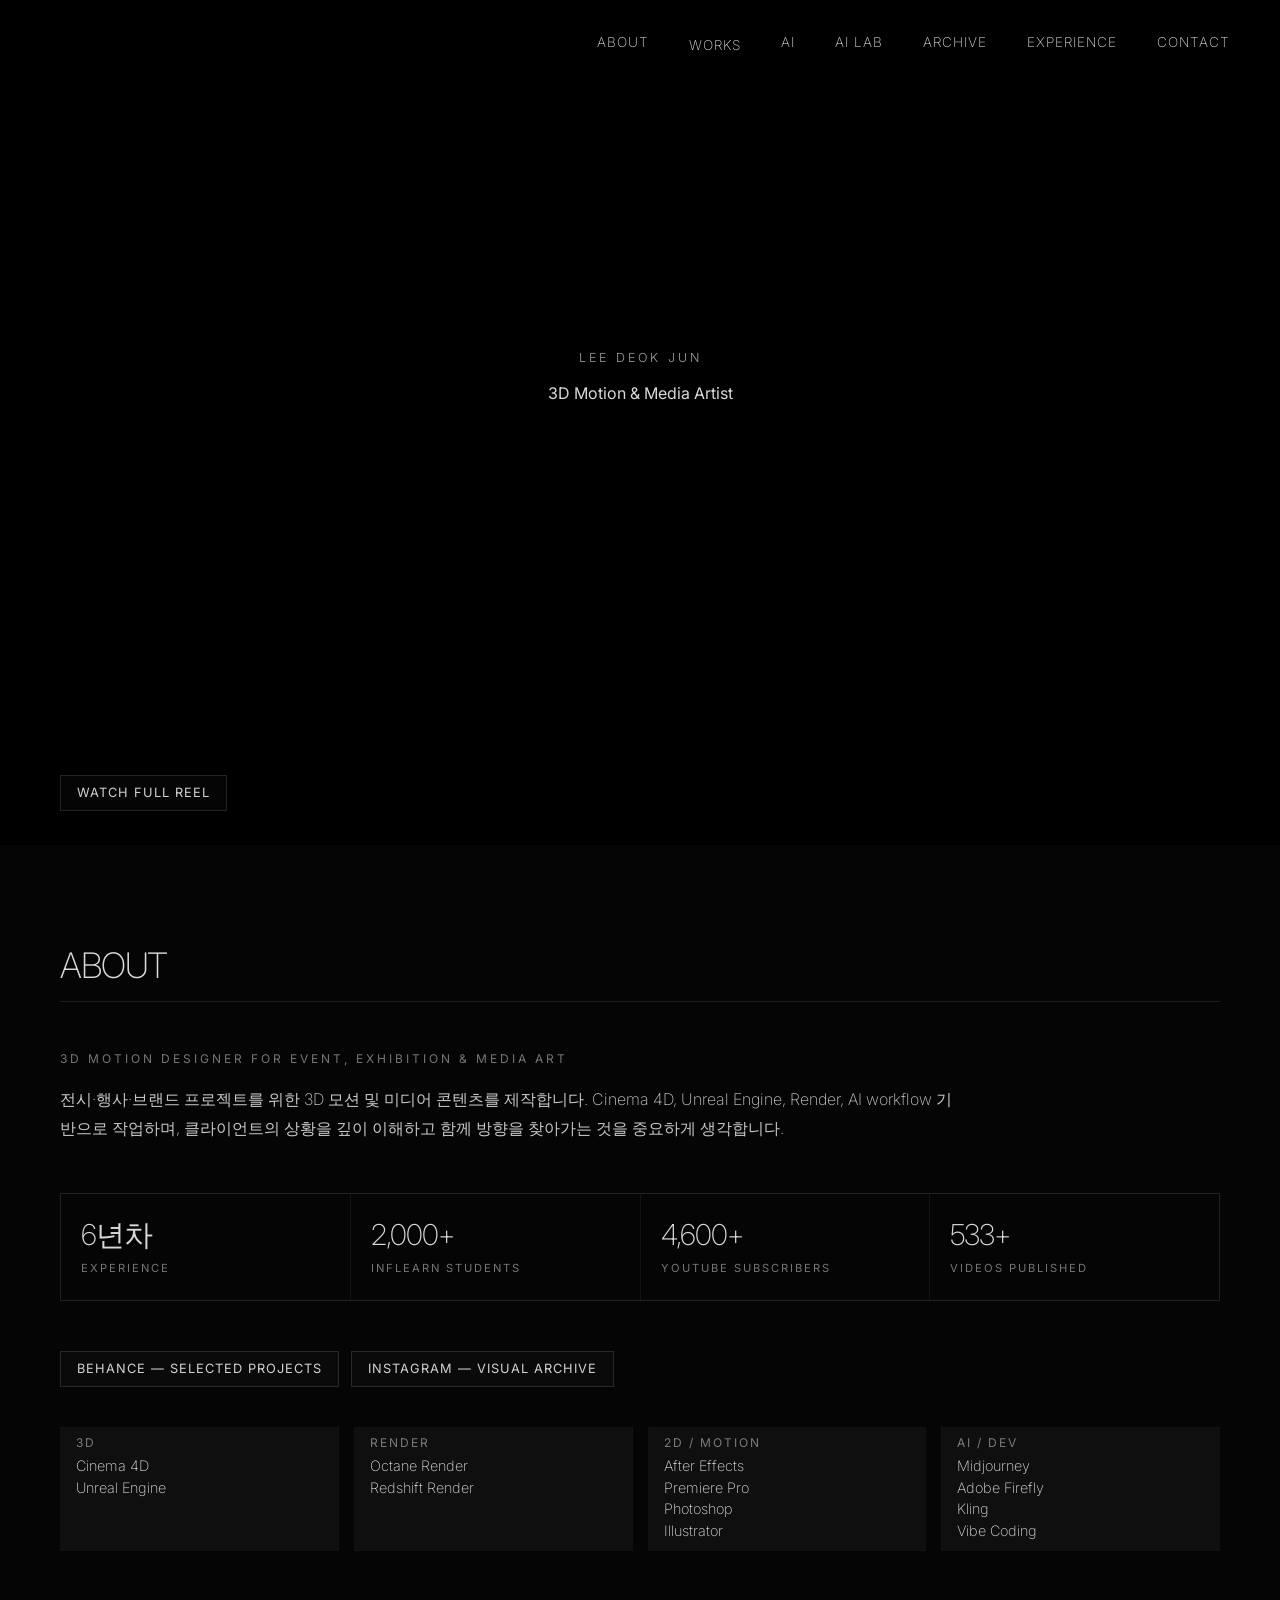
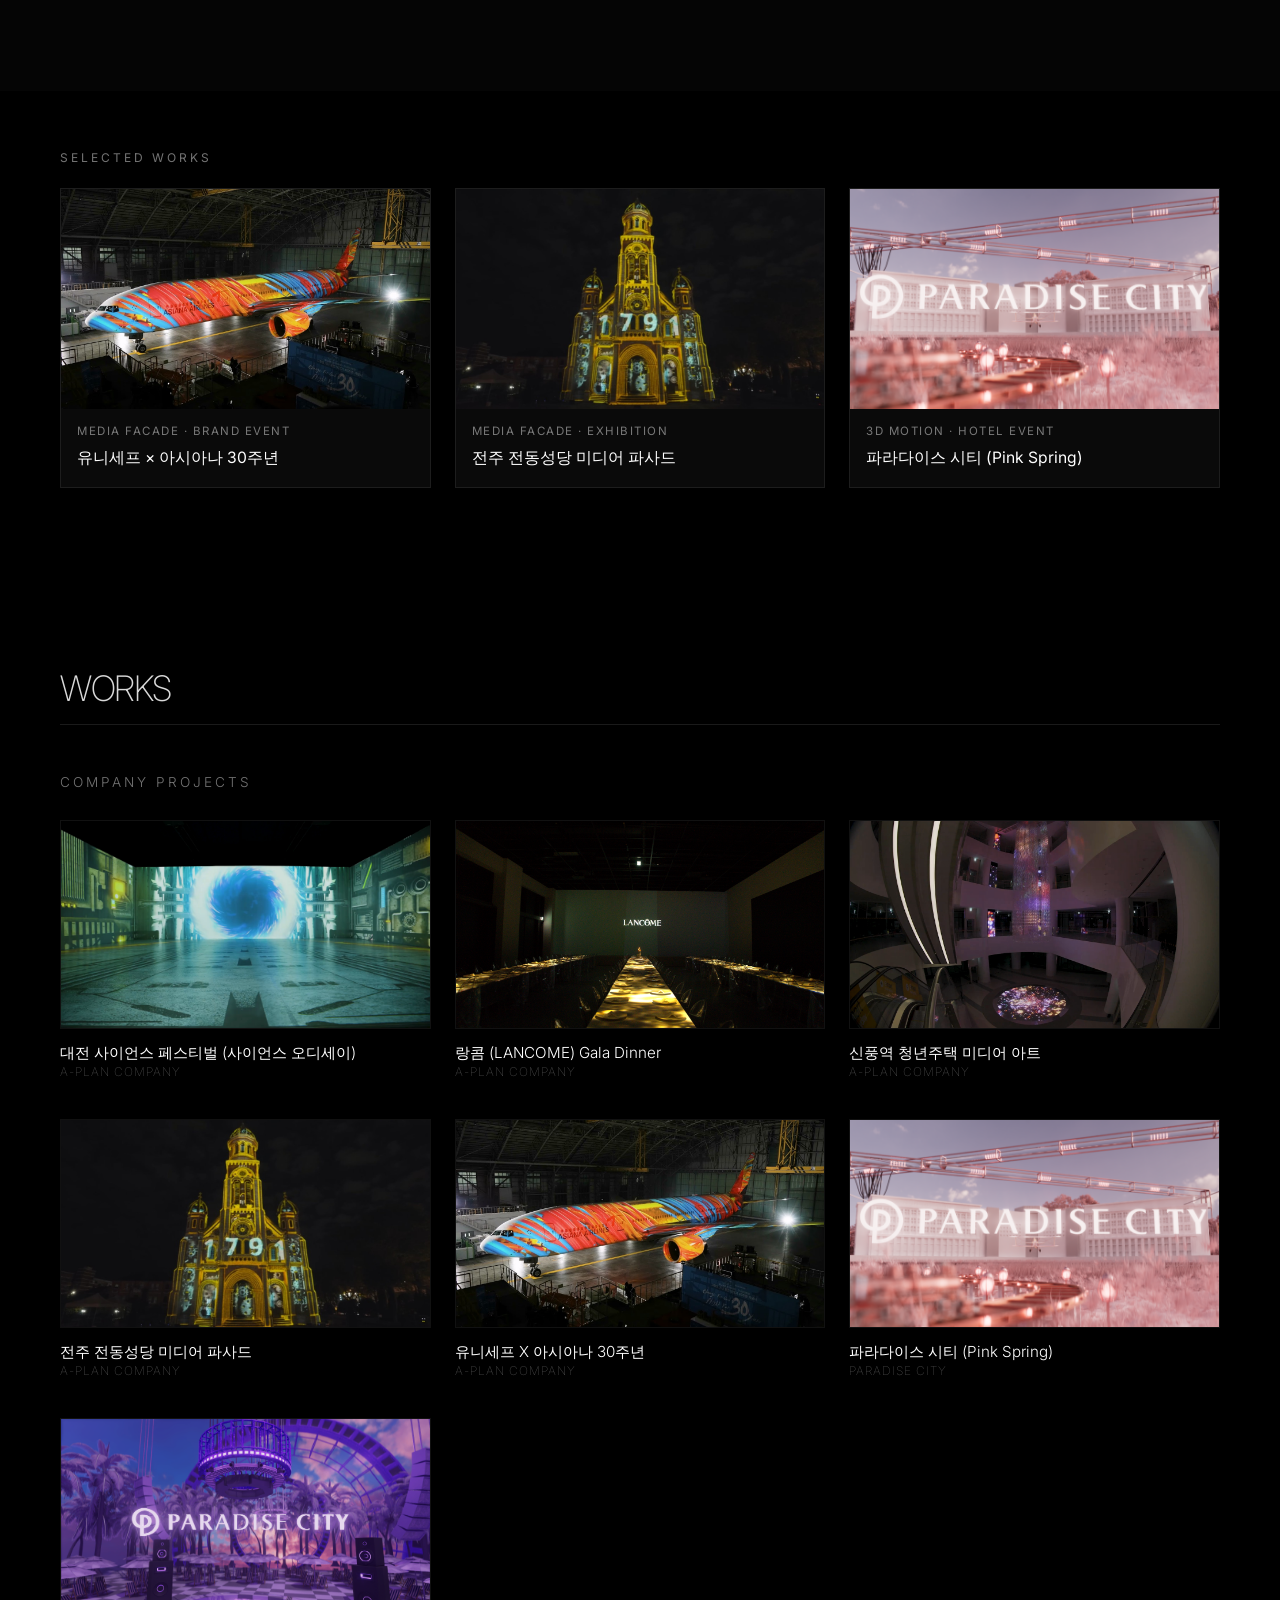
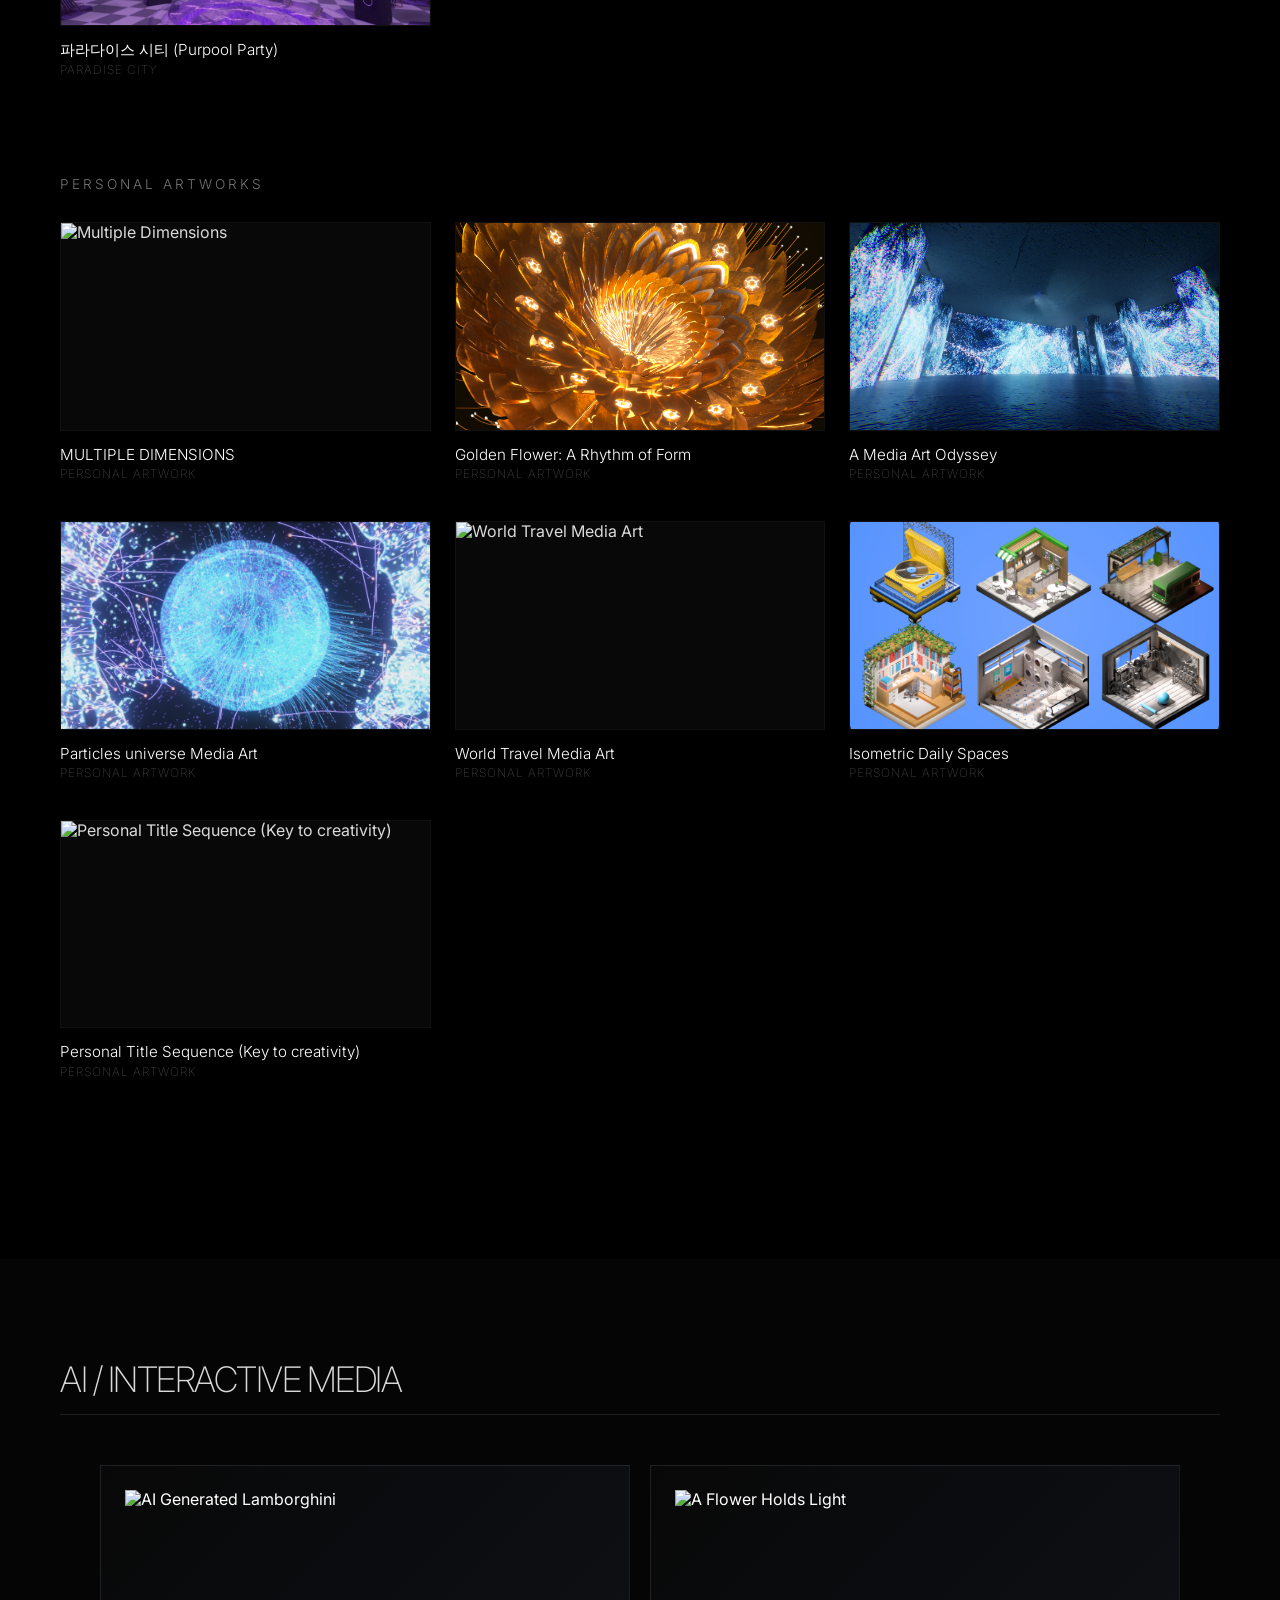
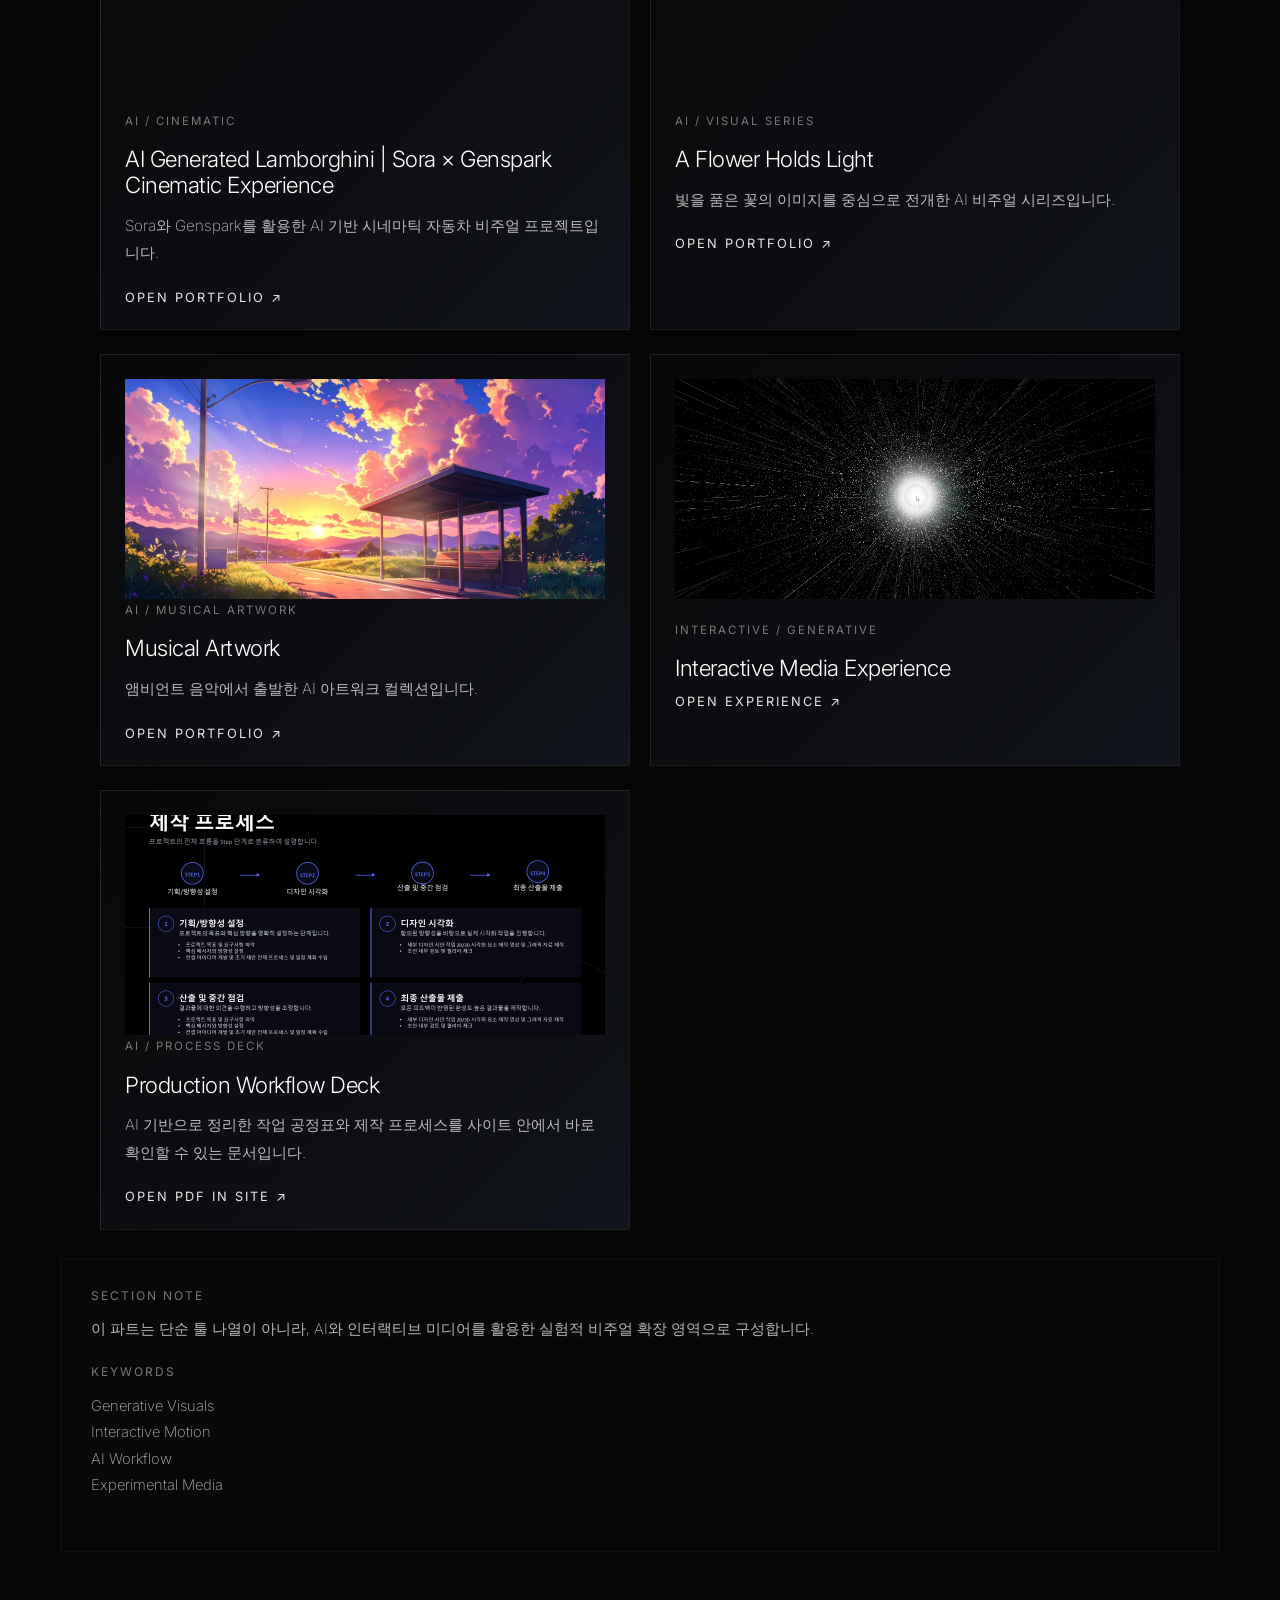
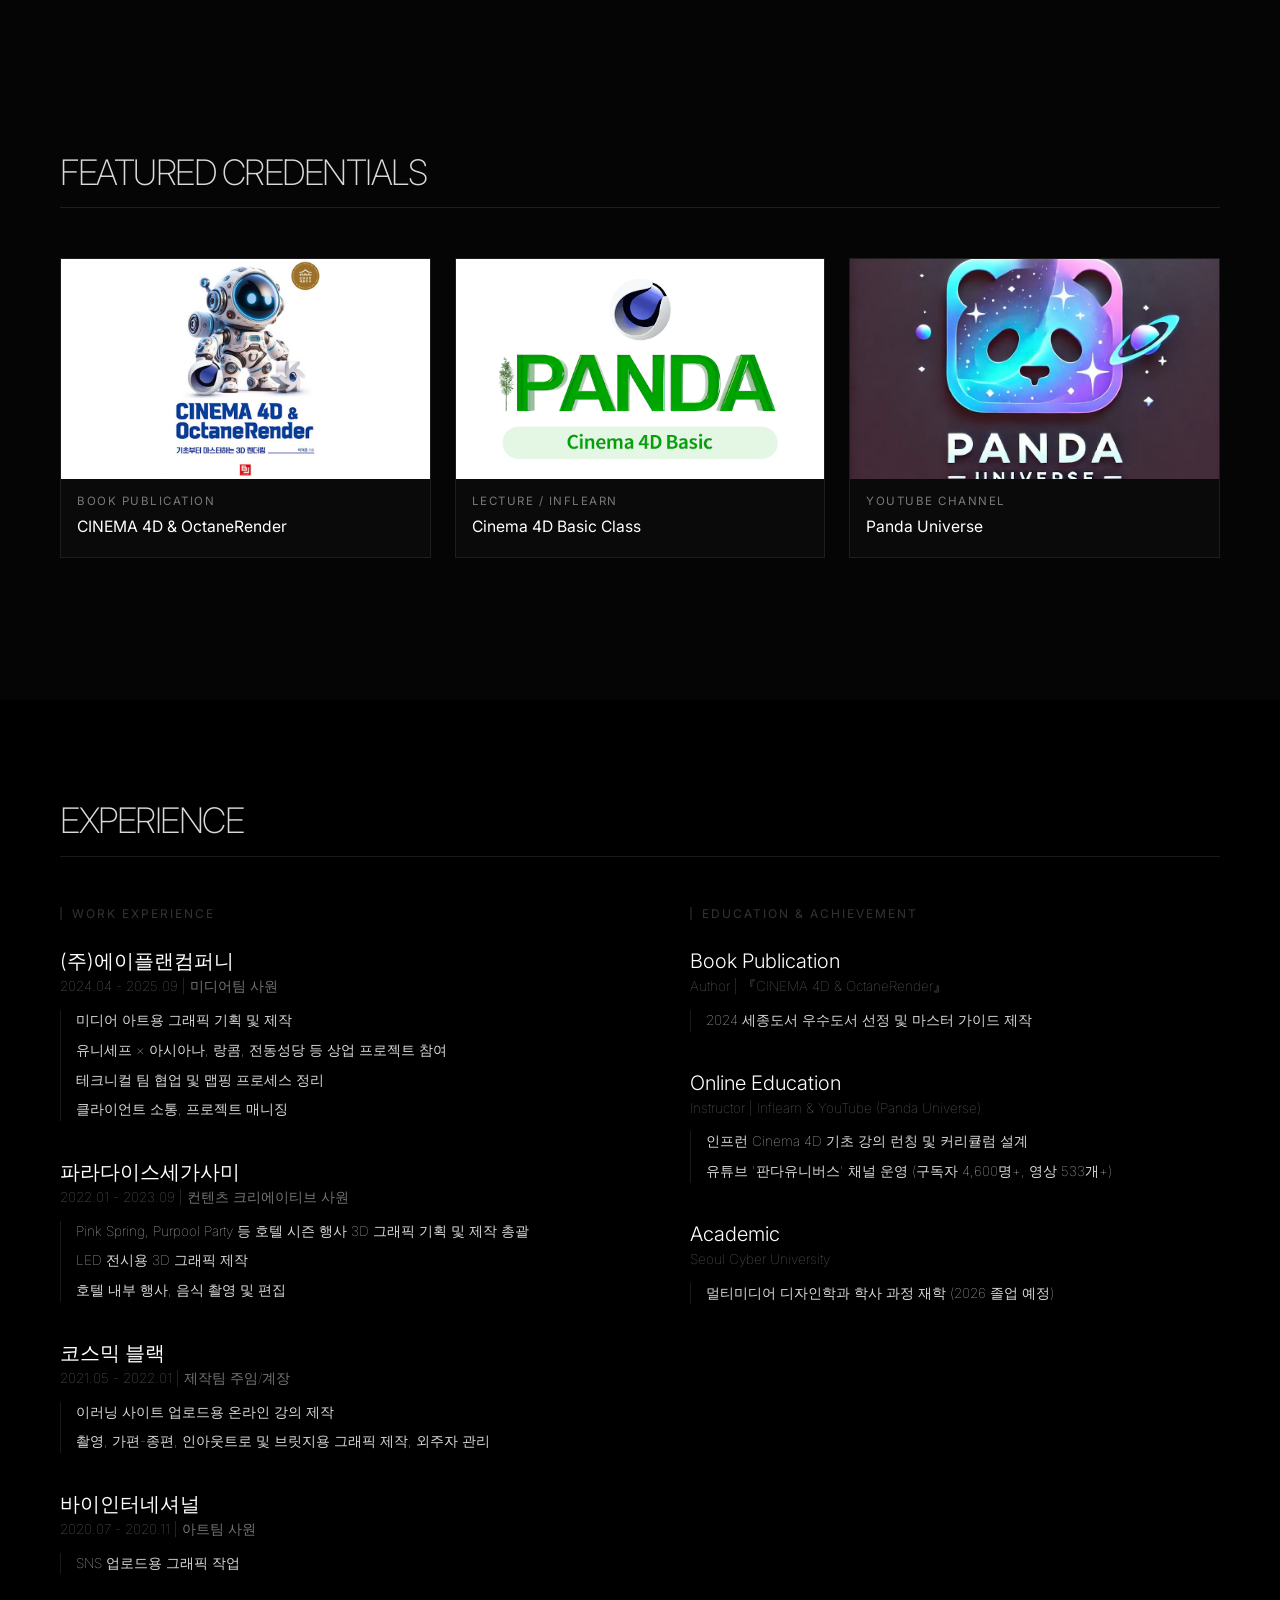
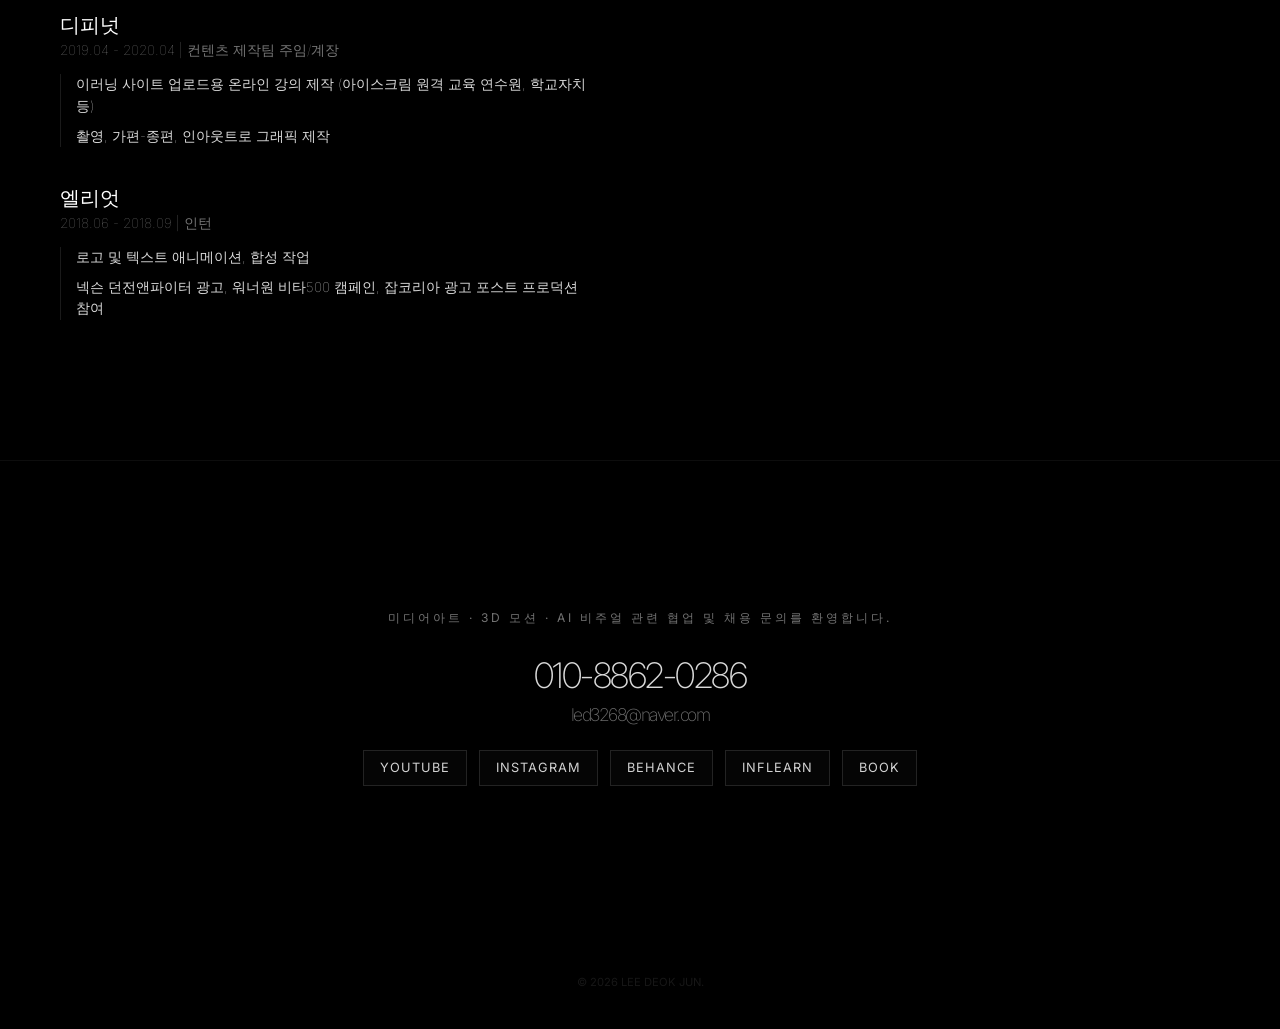
==== commit ec280a1c: "Update index.html" ====
--- a/index.html
+++ b/index.html
@@ -311,7 +311,7 @@
             display: block;
             background: linear-gradient(135deg, #080808 0%, #10131a 100%);
             border: 1px solid rgba(255,255,255,0.08);
-            padding: 40px;
+            padding: 24px;
             text-decoration: none;
             color: #fff;
             transition: 0.35s ease;
@@ -776,21 +776,21 @@
         }
 .ai-card-stack {
     display: grid;
-    grid-template-columns: 1fr 1fr;
-    gap: 22px;
-    align-items: start;
-}
+    grid-template-columns: repeat(2, minmax(0, 1fr));
+    gap: 24px 20px;
+    max-width: 1080px;
+    margin: 0 auto;
+}
+
 
 
 .ai-thumb {
     width: 100%;
-    aspect-ratio: 16 / 9;
+    height: 220px;
     object-fit: cover;
     display: block;
-    margin-bottom: 20px;
-    border: 1px solid rgba(255,255,255,0.08);
-    background: #111;
-}
+}
+
 
 .interactive-thumb {
     object-position: center 20%;
@@ -1233,15 +1233,6 @@
     <p>앰비언트 음악에서 출발한 AI 아트워크 컬렉션입니다.</p>
     <div class="ai-link">Open Portfolio ↗</div>
 </div>
-
-            <div class="ai-card" onclick="openProject('ai_source')">
-    <img class="ai-thumb" src="images/Personal/AI_source/thum.gif" alt="AI Source Archive">
-    <span class="ai-badge">AI / Source Archive</span>
-    <h3>AI Source Archive</h3>
-    <p>AI만으로 제작한 비주얼 소스와 실험 결과물을 모아둔 아카이브입니다.</p>
-    <div class="ai-link">Open Source Archive ↗</div>
-</div>
-
 
 <div class="ai-card interactive-card" onclick="openAIModal('https://pandauniverse-art.github.io/Interactive-Media/')">
     <div class="interactive-card-thumb">
@@ -1875,29 +1866,6 @@
     images: []
 },
 
-ai_source: {
-    video: null,
-    role: "AI 소스 아카이브 (AI Only)",
-    desc: `AI만으로 제작한 비주얼 소스와 실험 결과물을 정리한 아카이브입니다.
-
-생성형 이미지와 모션 기반 결과물을 모아, 비주얼 스타일 탐색과 확장 가능성을 보여주는 별도 컬렉션입니다.`,
-    folder: "Personal/AI_source",
-images: [
-    "06.gif",
-    "06_1.gif",
-    "07.gif",
-    "07_1.gif",
-    "08.gif",
-    "08_1.gif",
-    "01.gif",
-    "02.gif",
-    "03.gif",
-    "04.gif",
-    "05.gif",
-    "09.gif",
-    "10.gif"
-]
-},
 
         ai_flower: {
             video: null,
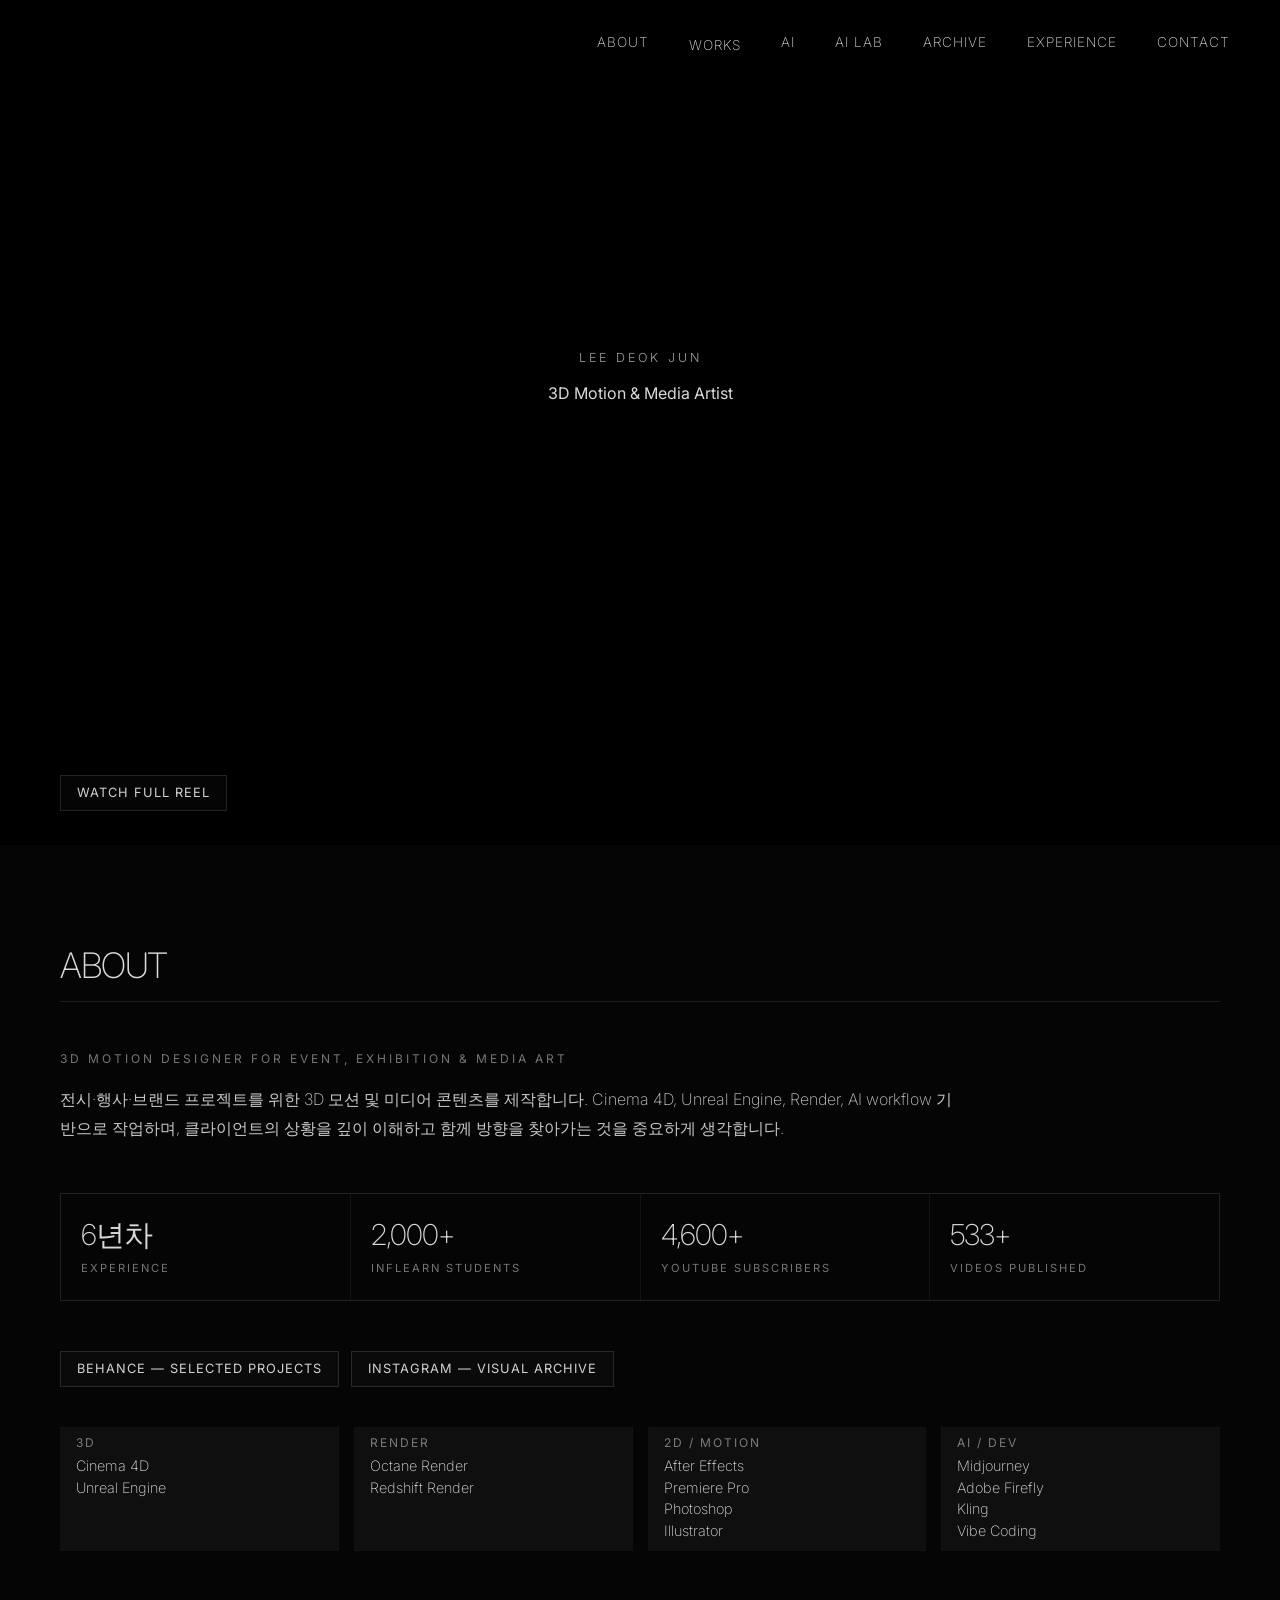
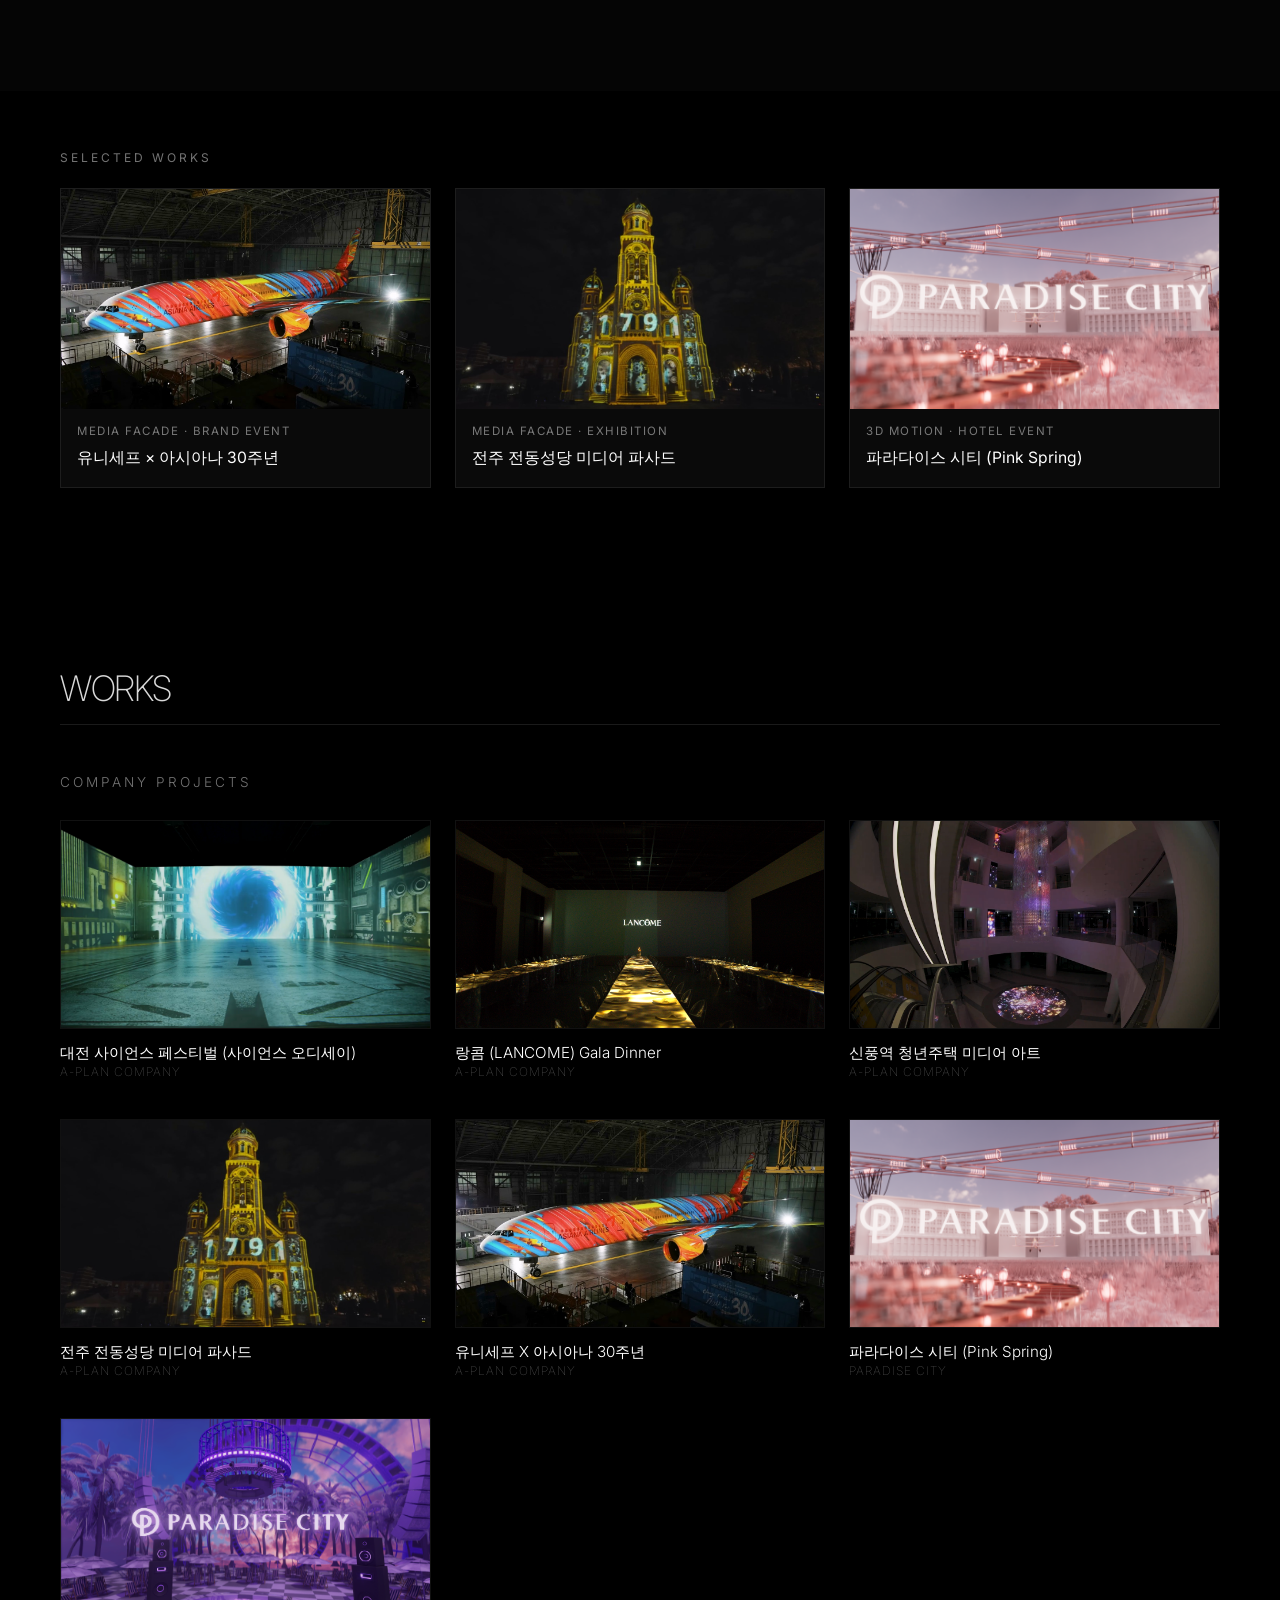
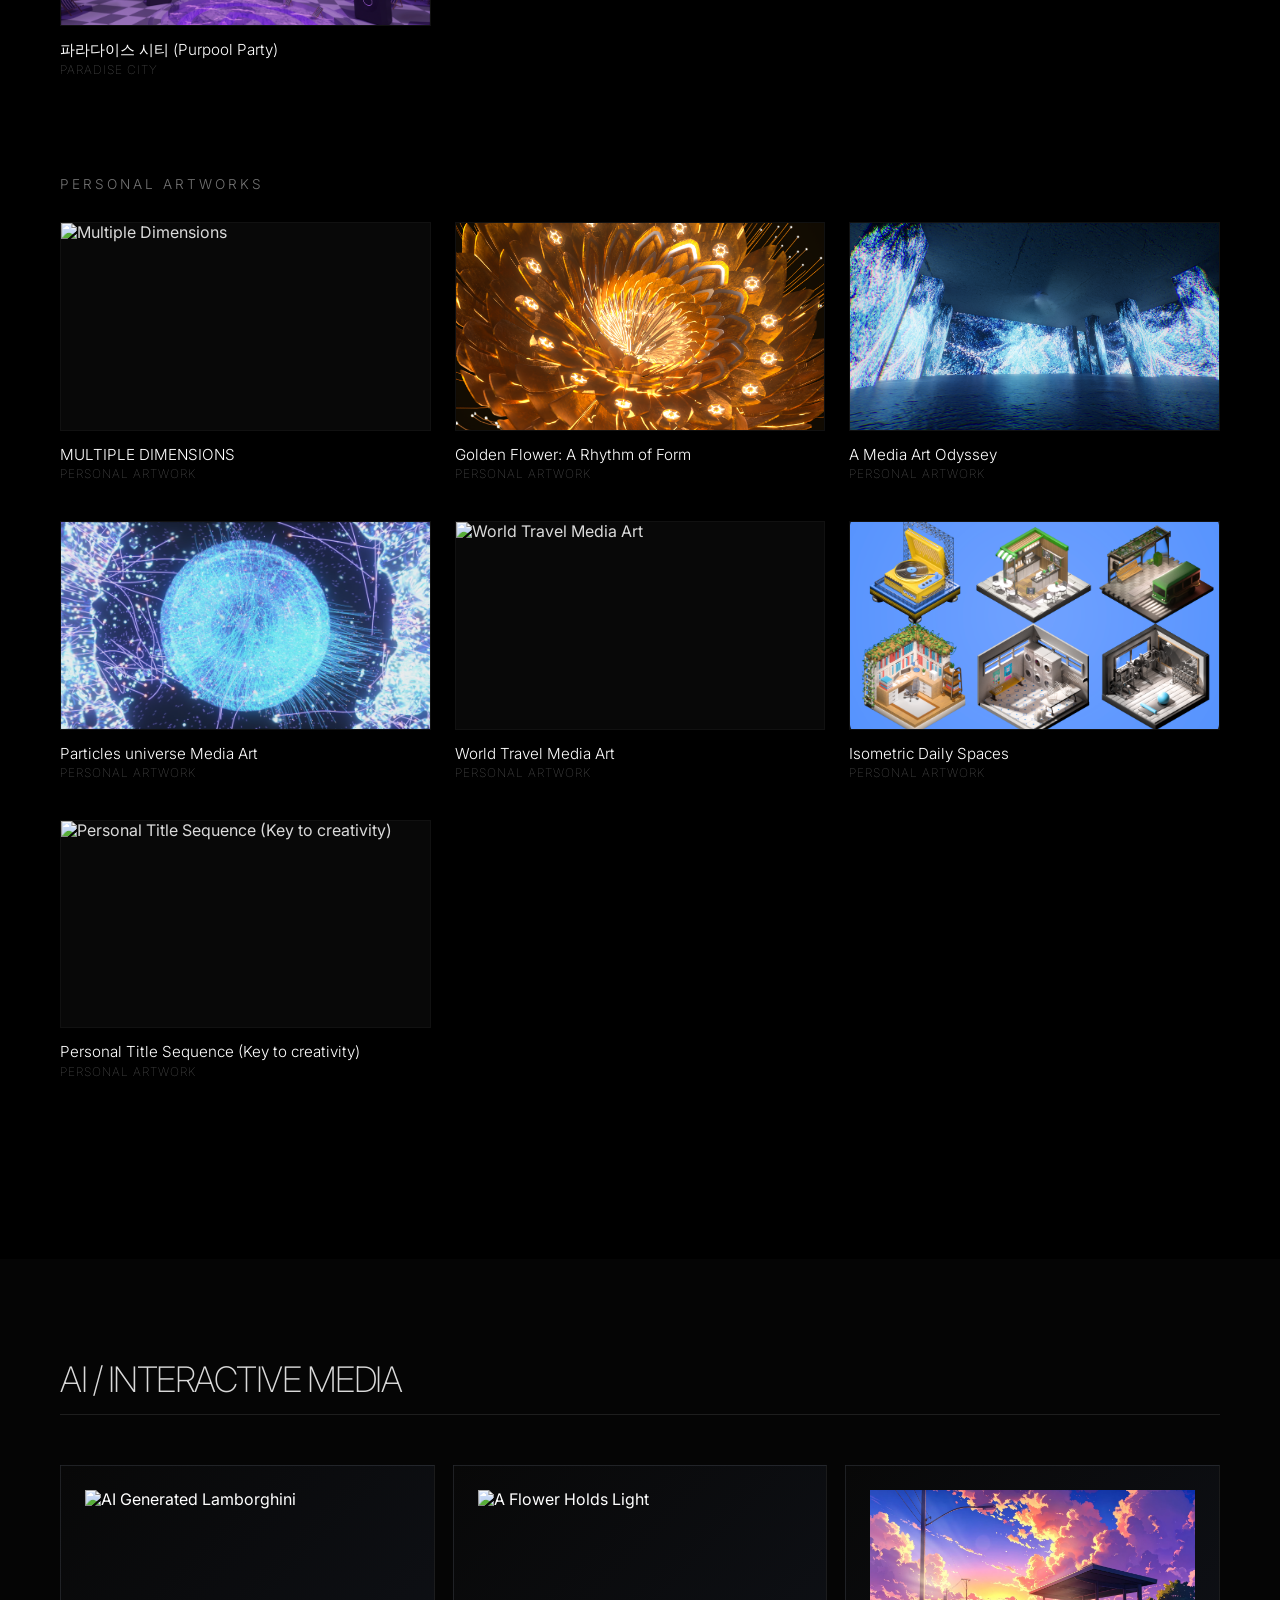
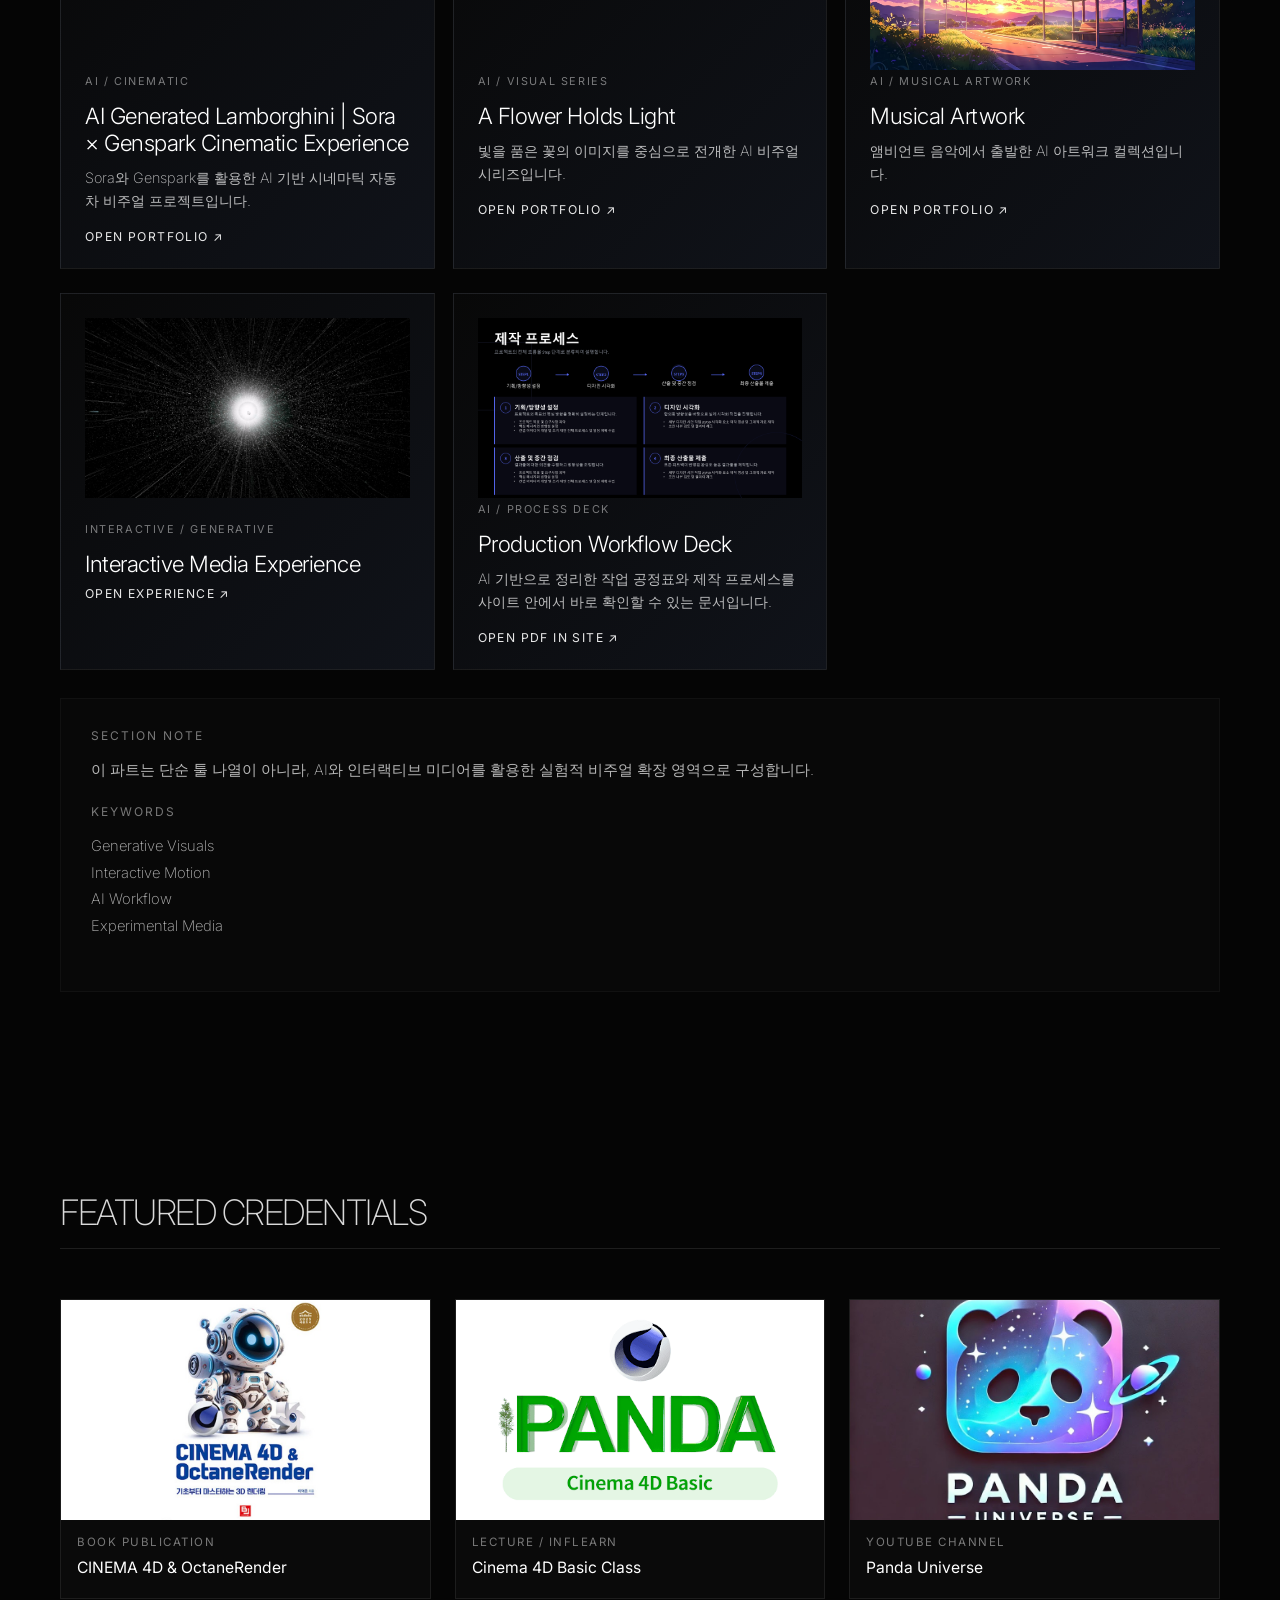
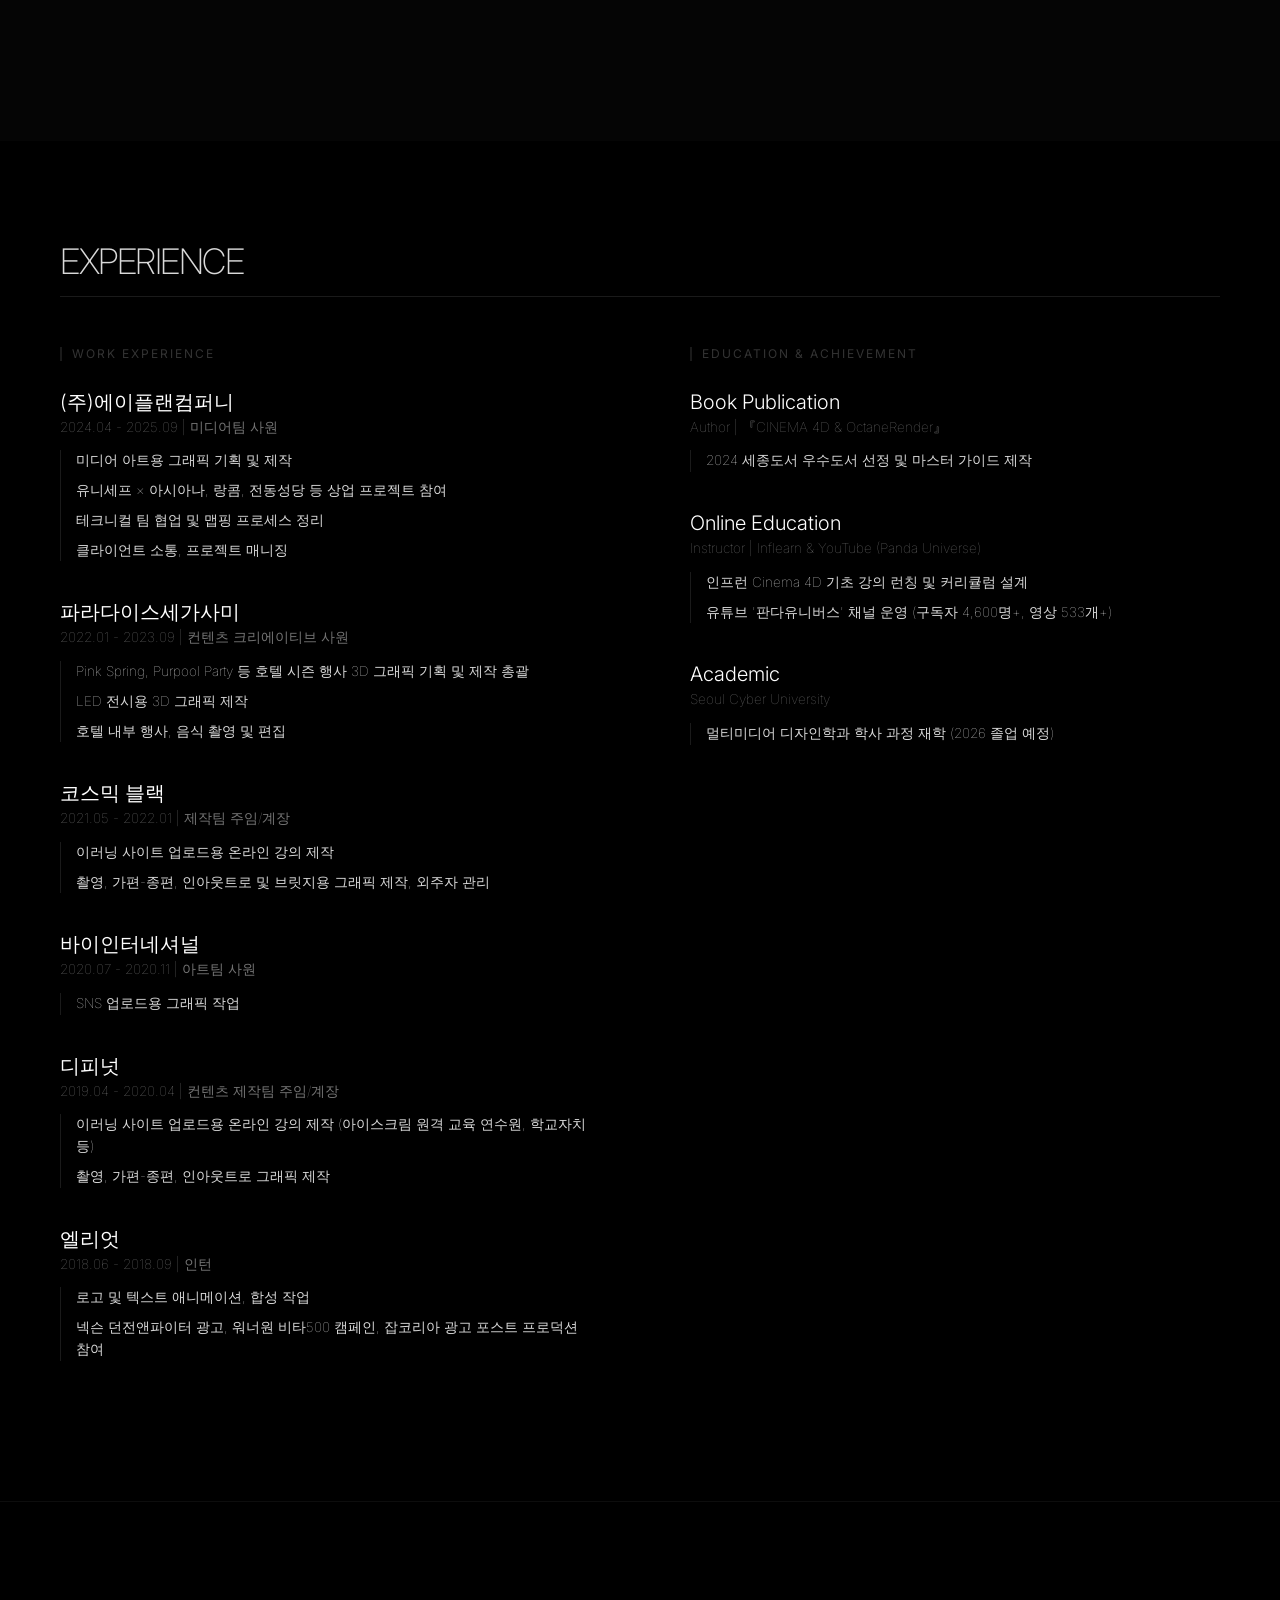
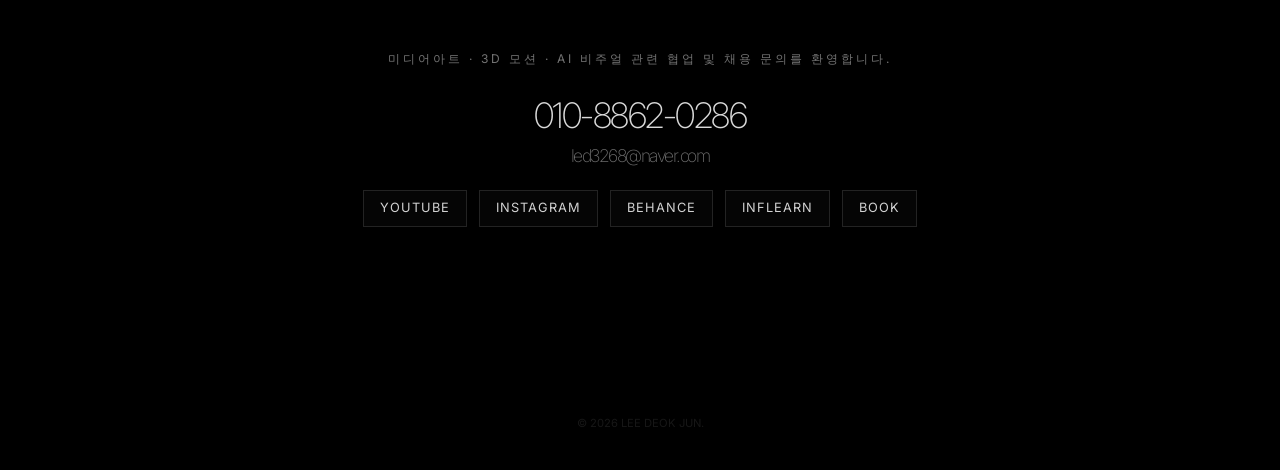
==== commit 541c6ef7: "Update index.html" ====
--- a/index.html
+++ b/index.html
@@ -323,36 +323,41 @@
             border-color: rgba(255,255,255,0.22);
         }
 
-        .ai-badge {
-            display: inline-block;
-            font-size: 0.72rem;
-            letter-spacing: 2px;
-            text-transform: uppercase;
-            color: rgba(255,255,255,0.45);
-            margin-bottom: 18px;
-        }
-
-        .ai-card h3 {
-            font-size: 1.4rem;
-            font-weight: 300;
-            margin-bottom: 14px;
-            letter-spacing: -0.5px;
-        }
-
-        .ai-card p {
-            font-size: 0.95rem;
-            font-weight: 200;
-            line-height: 1.8;
-            color: rgba(255,255,255,0.72);
-            margin-bottom: 24px;
-        }
-
-        .ai-link {
-            font-size: 0.8rem;
-            letter-spacing: 2px;
-            text-transform: uppercase;
-            color: rgba(255,255,255,0.9);
-        }
+   .ai-badge {
+    display: inline-block;
+    font-size: 0.68rem;
+    letter-spacing: 1.6px;
+    text-transform: uppercase;
+    color: rgba(255,255,255,0.45);
+    margin-bottom: 14px;
+}
+
+
+     .ai-card h3 {
+    font-size: 1.4rem;
+    font-weight: 300;
+    margin-bottom: 10px;
+    letter-spacing: -0.5px;
+    line-height: 1.22;
+}
+
+
+     .ai-card p {
+    font-size: 0.9rem;
+    font-weight: 200;
+    line-height: 1.6;
+    color: rgba(255,255,255,0.72);
+    margin-bottom: 18px;
+}
+
+
+       .ai-link {
+    font-size: 0.76rem;
+    letter-spacing: 1.4px;
+    text-transform: uppercase;
+    color: rgba(255,255,255,0.9);
+}
+
 
                .ai-meta {
             margin-top: 28px;
@@ -776,20 +781,22 @@
         }
 .ai-card-stack {
     display: grid;
-    grid-template-columns: repeat(2, minmax(0, 1fr));
-    gap: 24px 20px;
-    max-width: 1080px;
+    grid-template-columns: repeat(3, minmax(0, 1fr));
+    gap: 24px 18px;
+    max-width: 1380px;
     margin: 0 auto;
 }
+
 
 
 
 .ai-thumb {
     width: 100%;
-    height: 220px;
+    height: 180px;
     object-fit: cover;
     display: block;
 }
+
 
 
 .interactive-thumb {
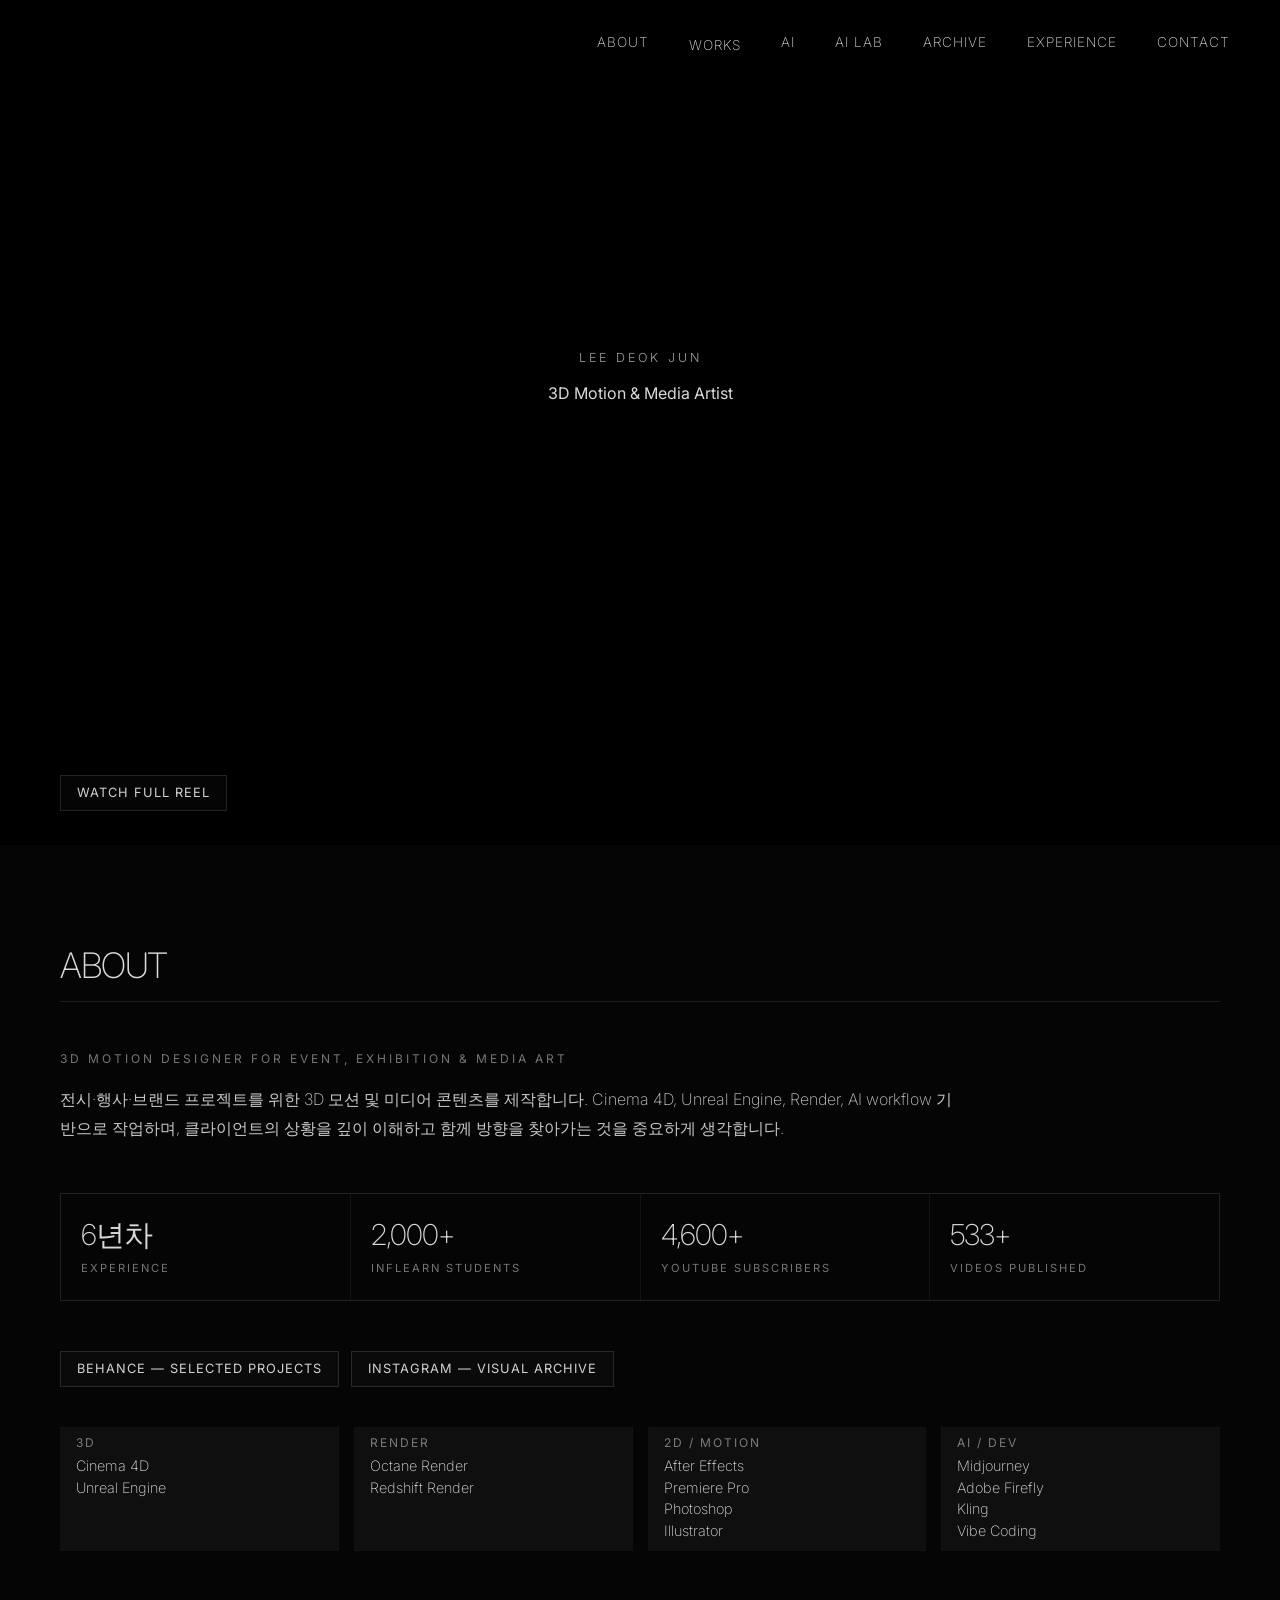
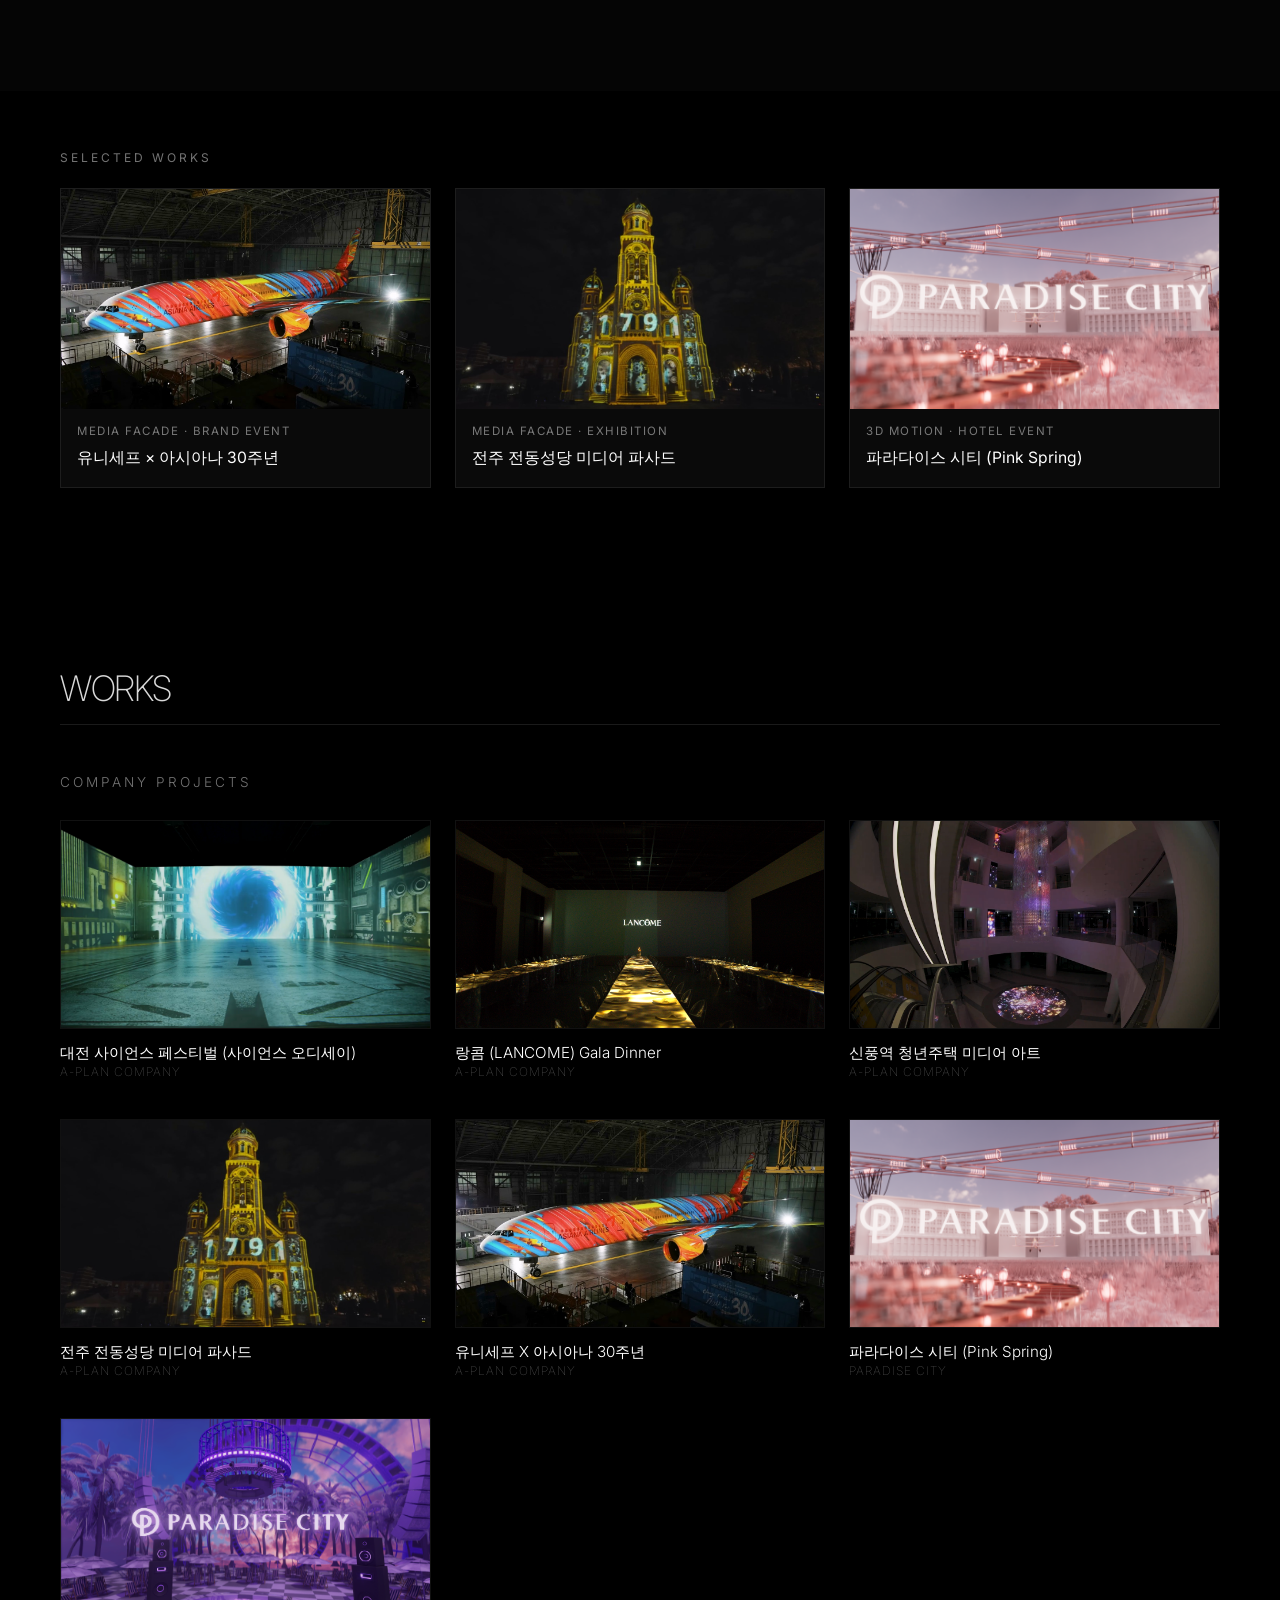
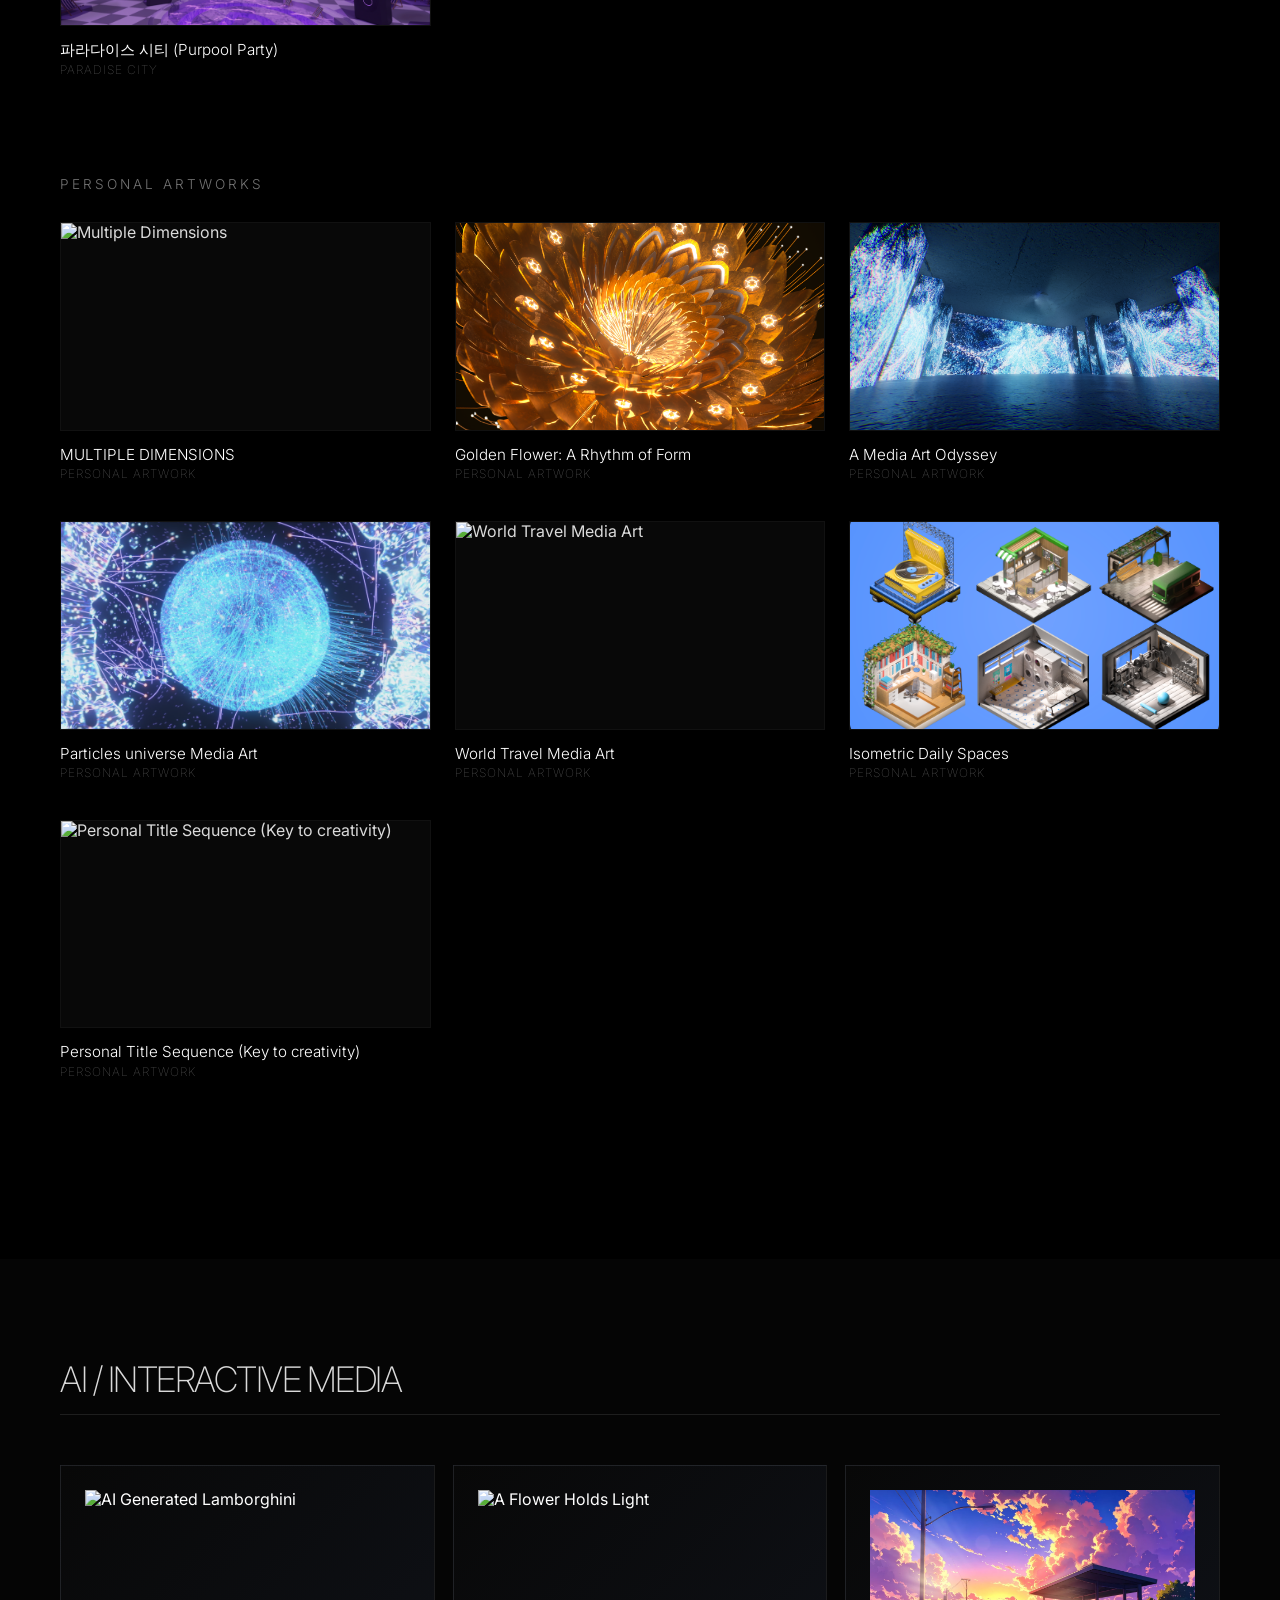
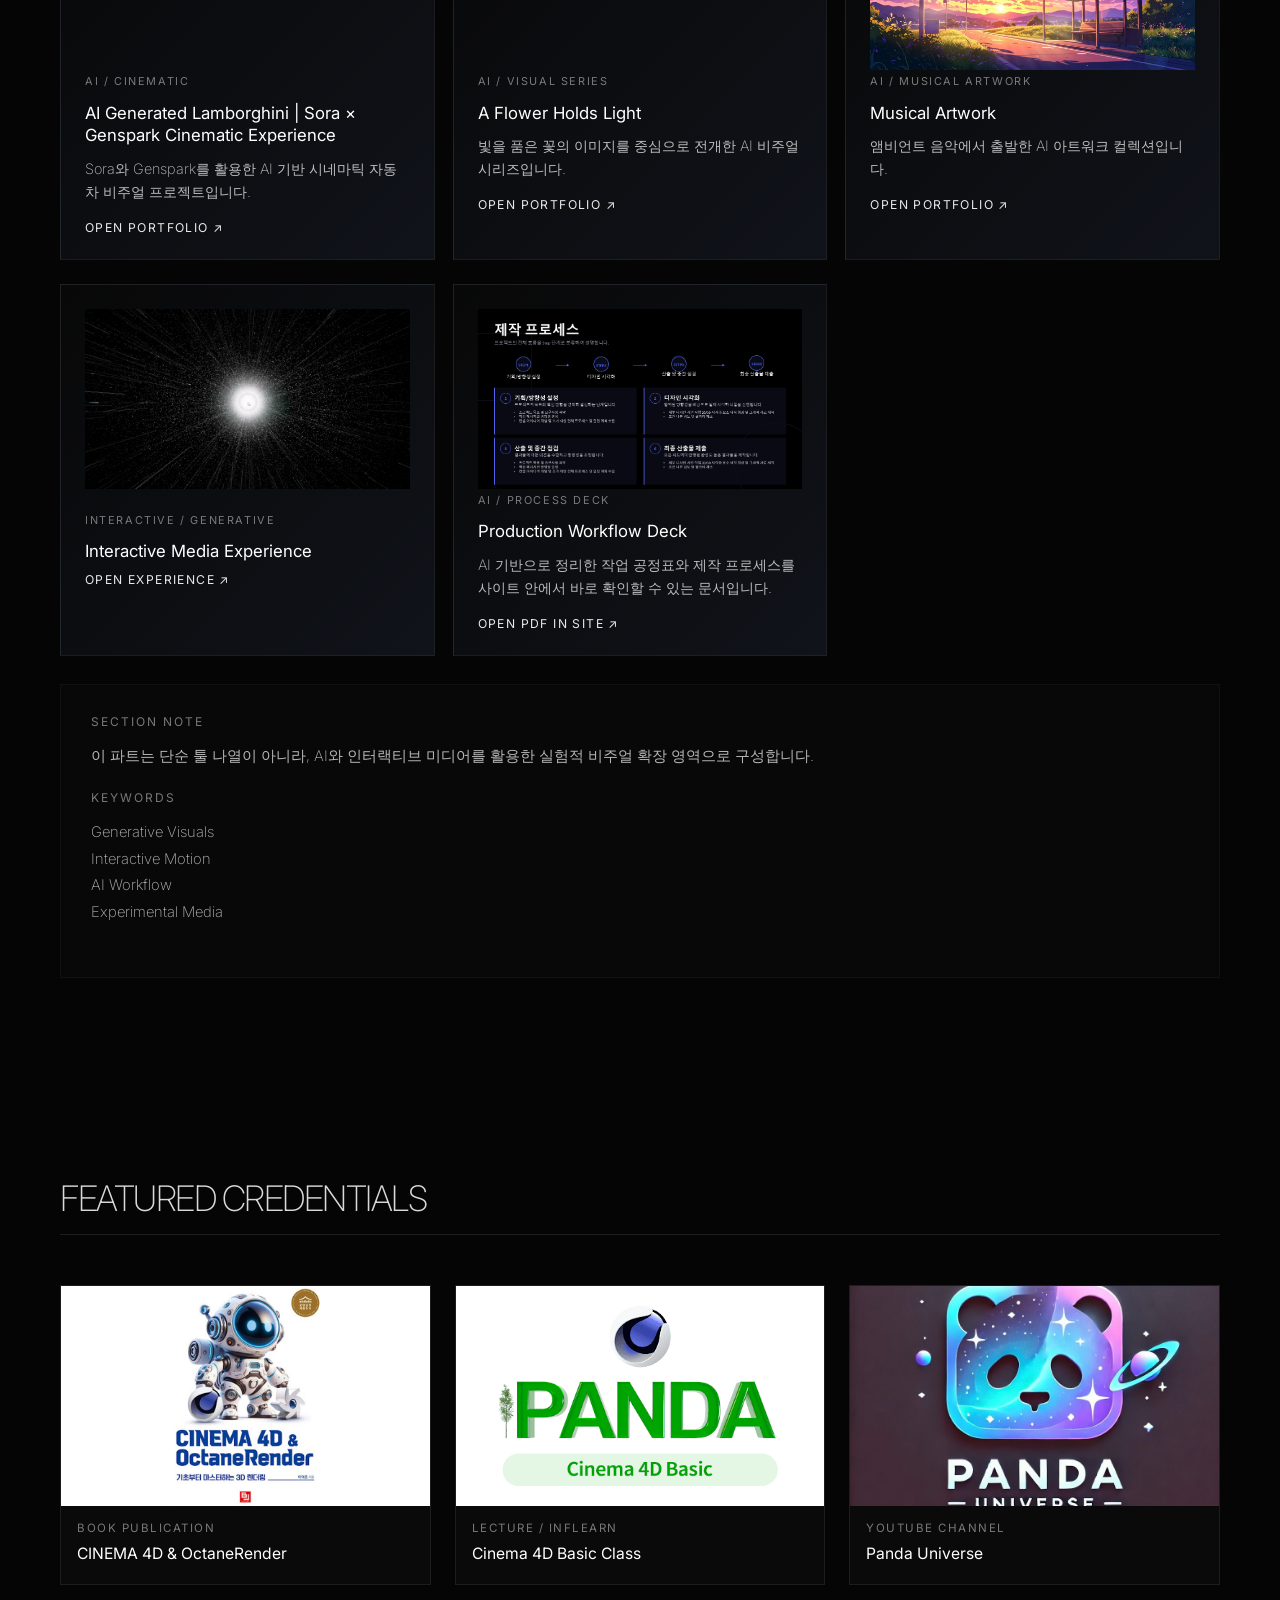
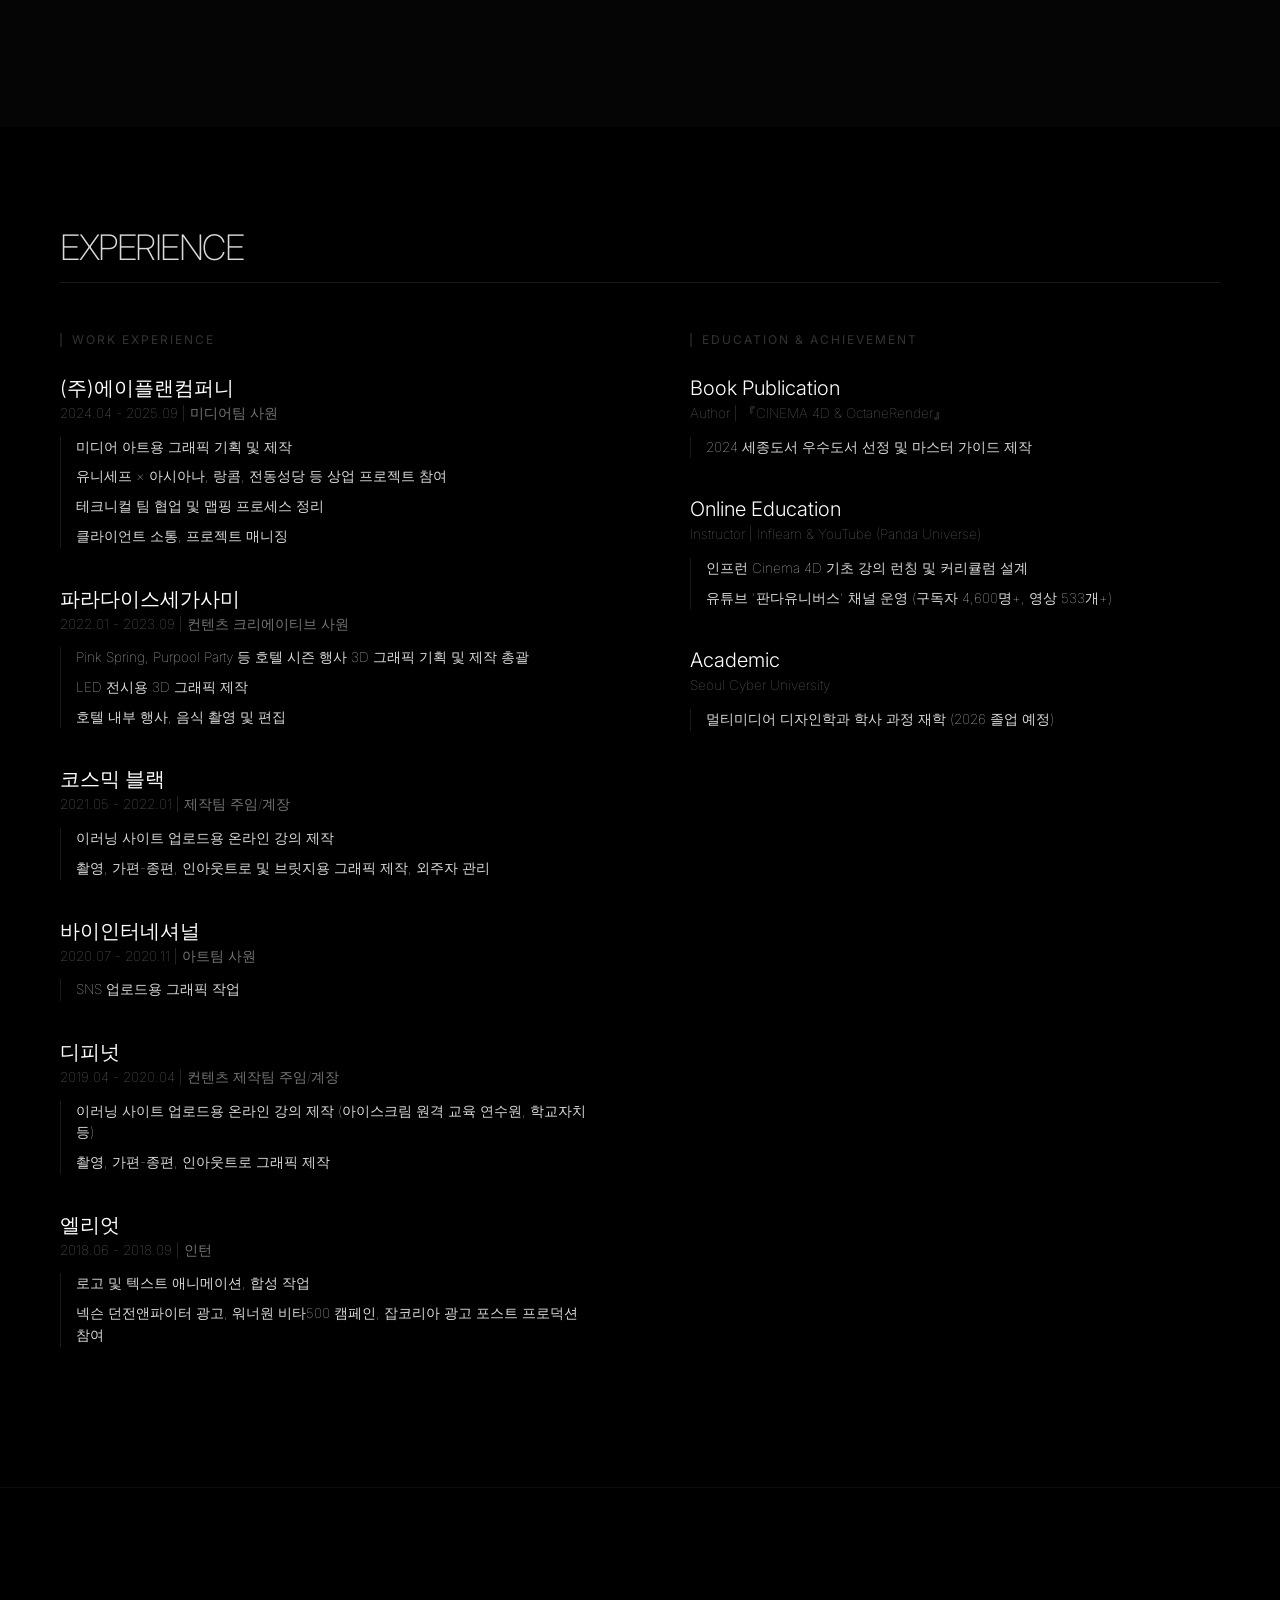
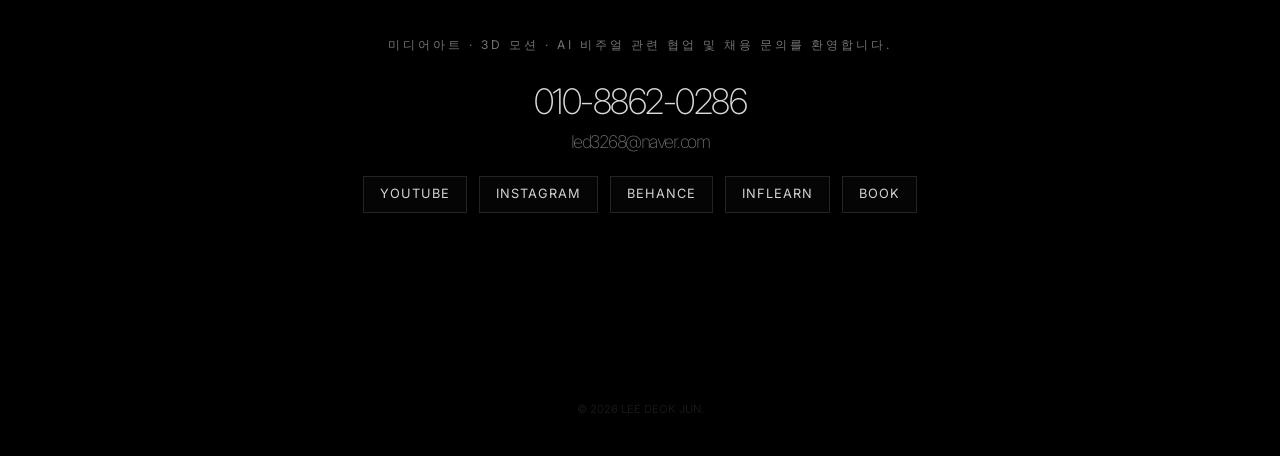
==== commit 8cc371f2: "Update index.html" ====
--- a/index.html
+++ b/index.html
@@ -333,14 +333,14 @@
 }
 
 
-     .ai-card h3 {
-    font-size: 1.4rem;
-    font-weight: 300;
+.ai-card h3 {
+    font-size: 1.05rem; /* 1.4rem의 약 70% 수준으로 축소 */
+    font-weight: 400;   /* 크기가 작아졌으므로 가독성을 위해 두께를 살짝 올림 (300->400) */
     margin-bottom: 10px;
-    letter-spacing: -0.5px;
-    line-height: 1.22;
-}
-
+    letter-spacing: 0px; /* 자간을 기본값으로 풀어줌 */
+    line-height: 1.35;   /* 줄간격을 살짝 여유있게 조정 */
+    color: #fff;
+}
 
      .ai-card p {
     font-size: 0.9rem;
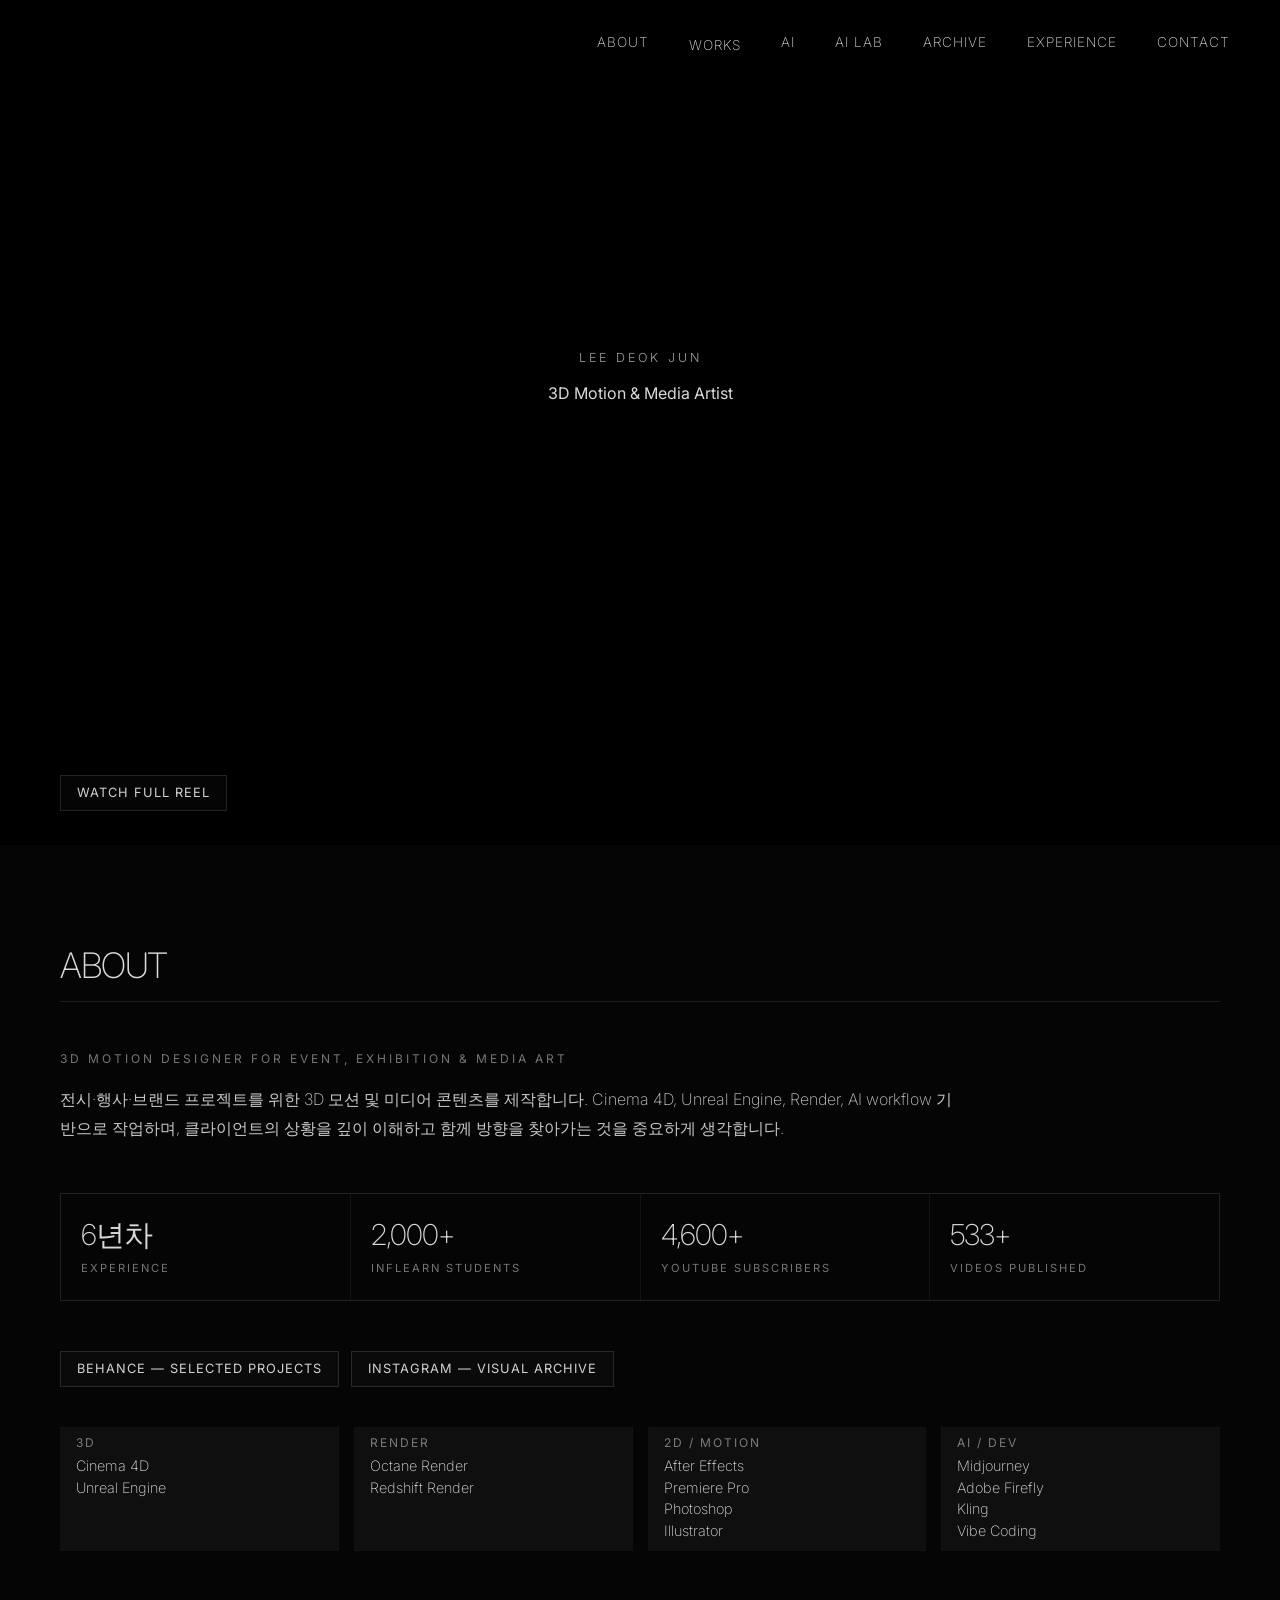
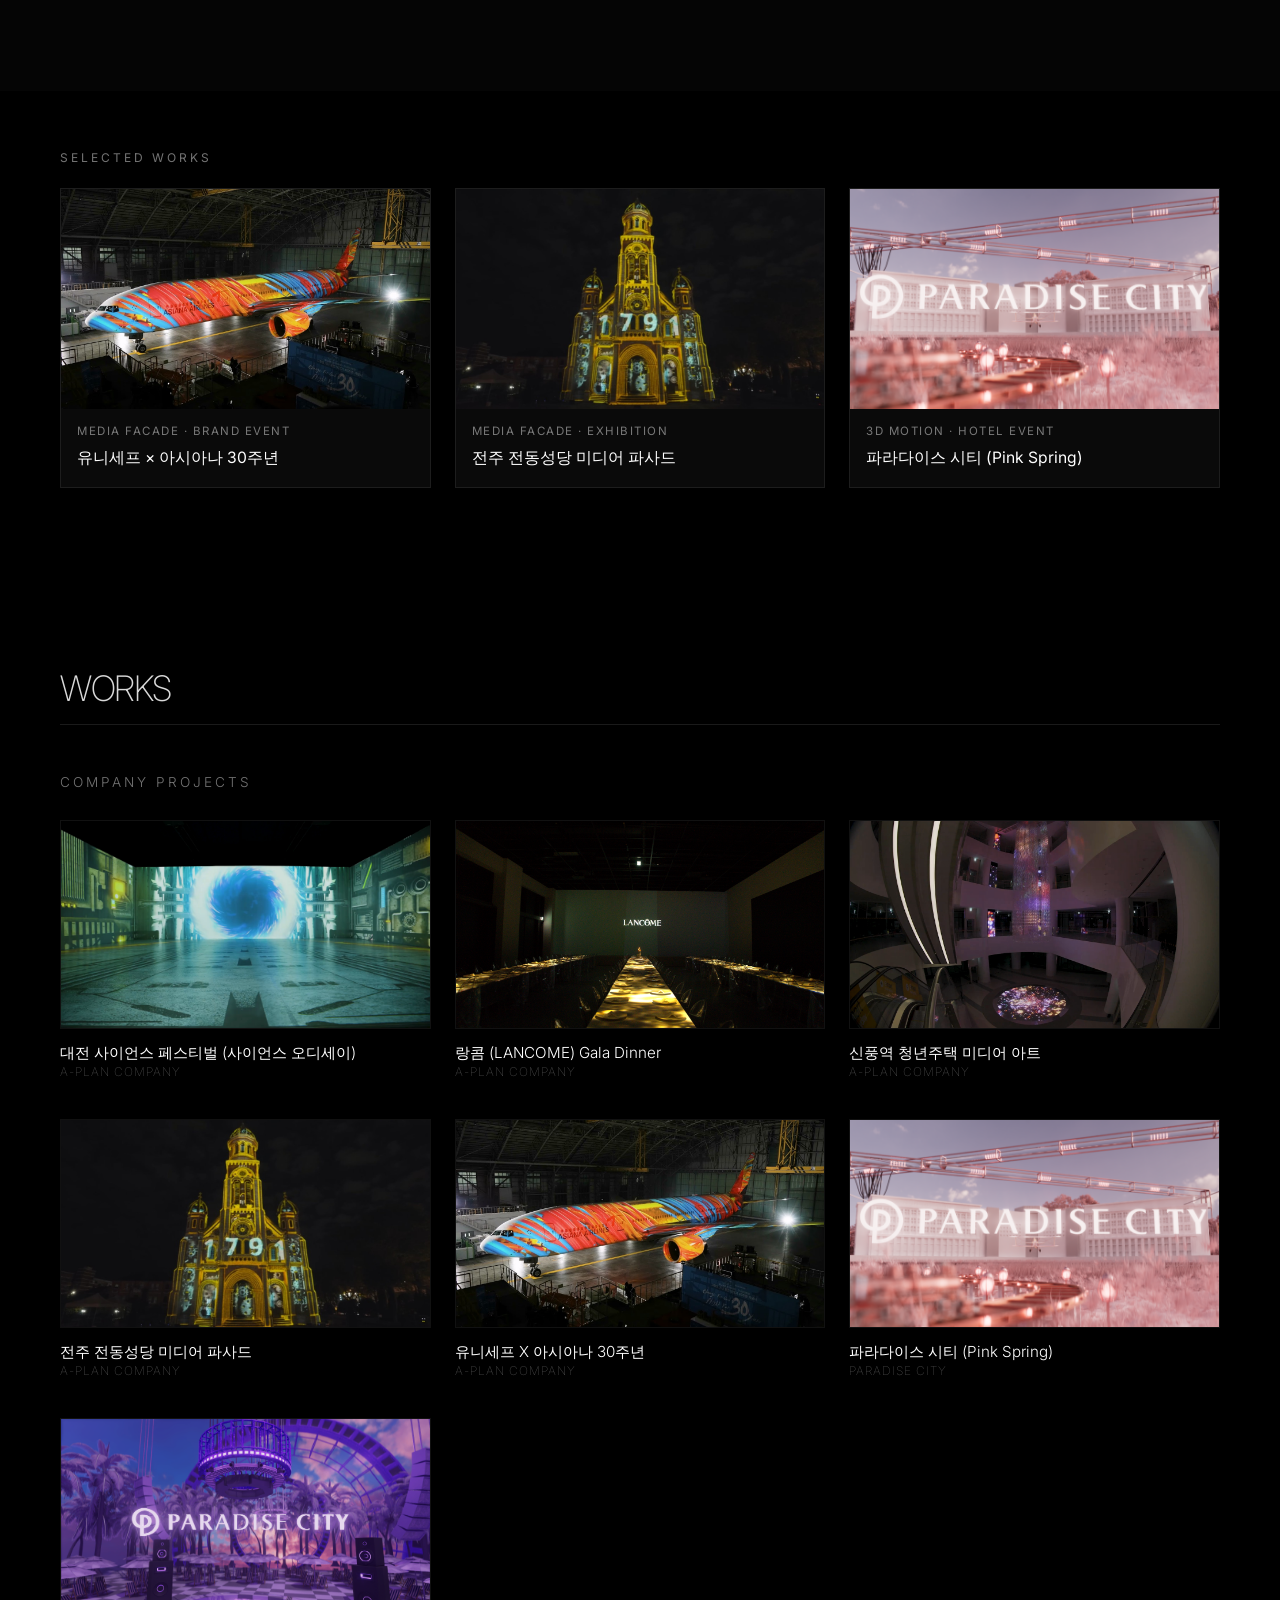
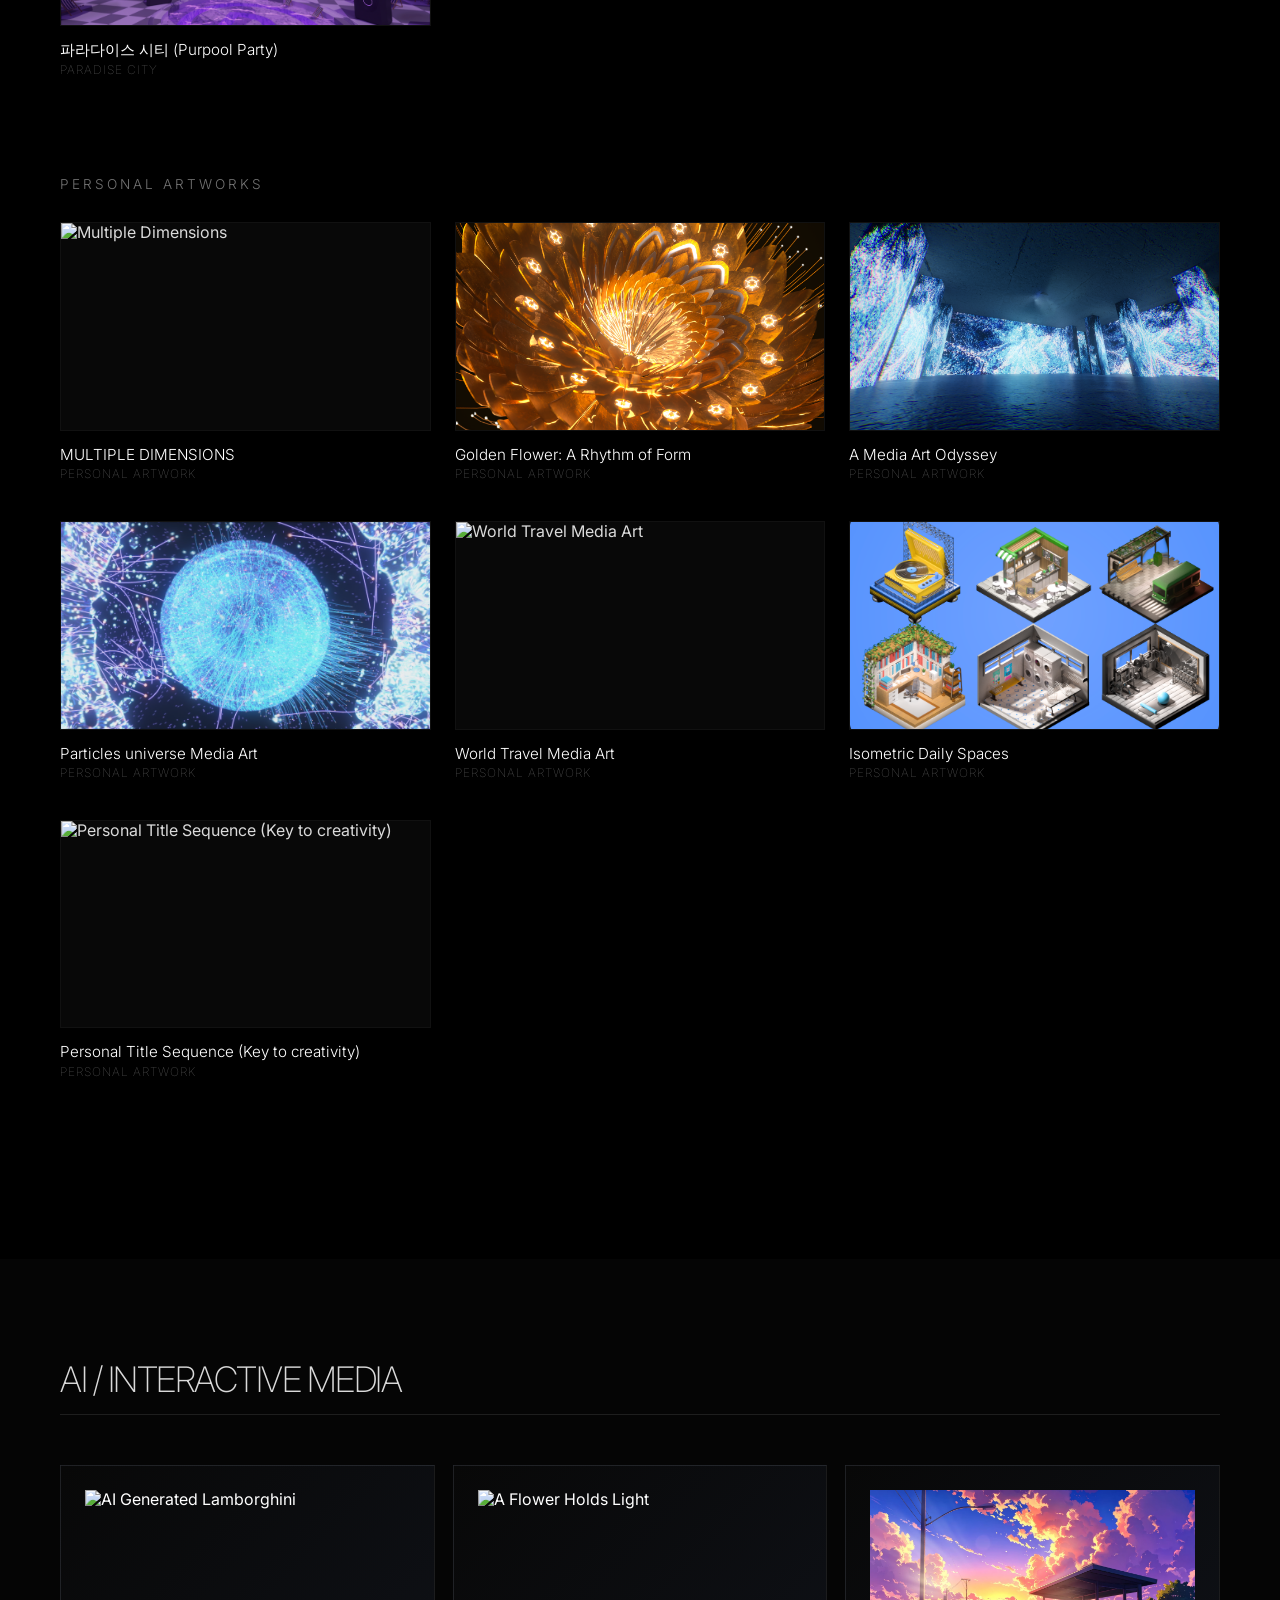
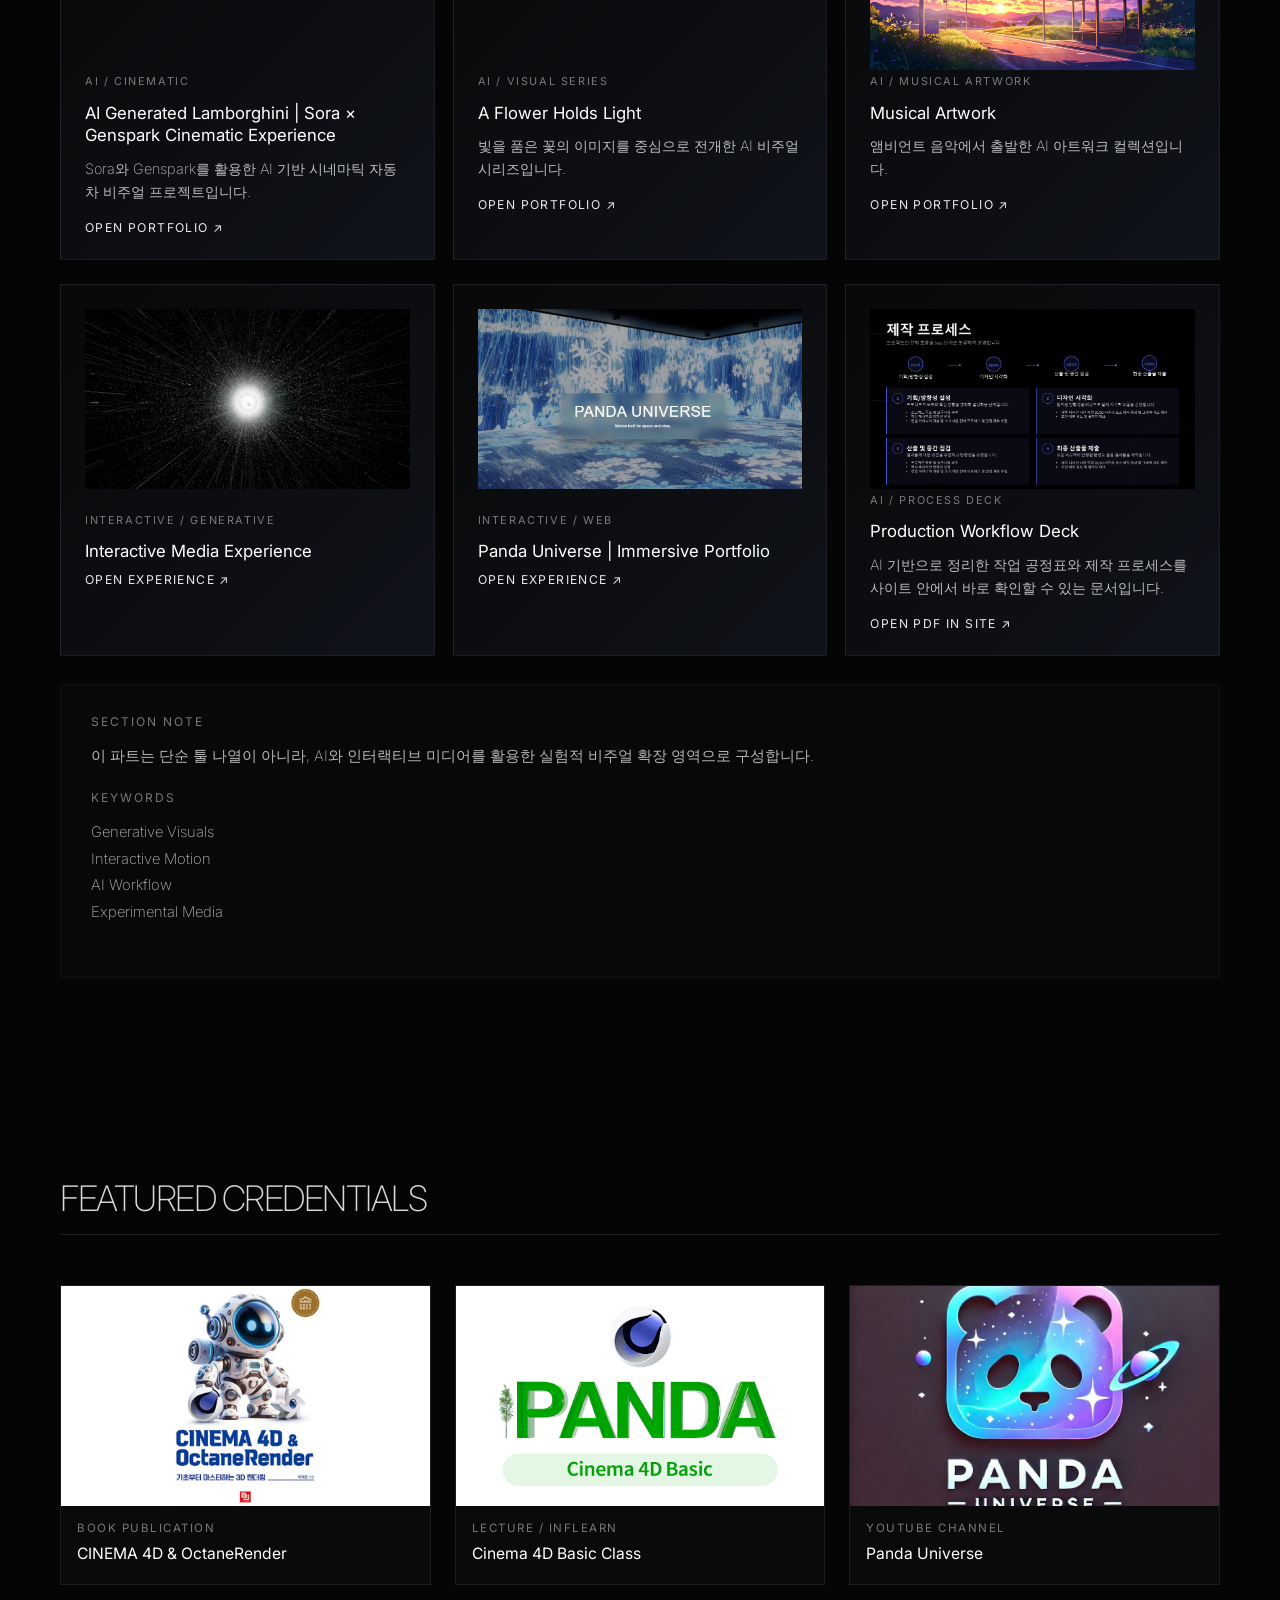
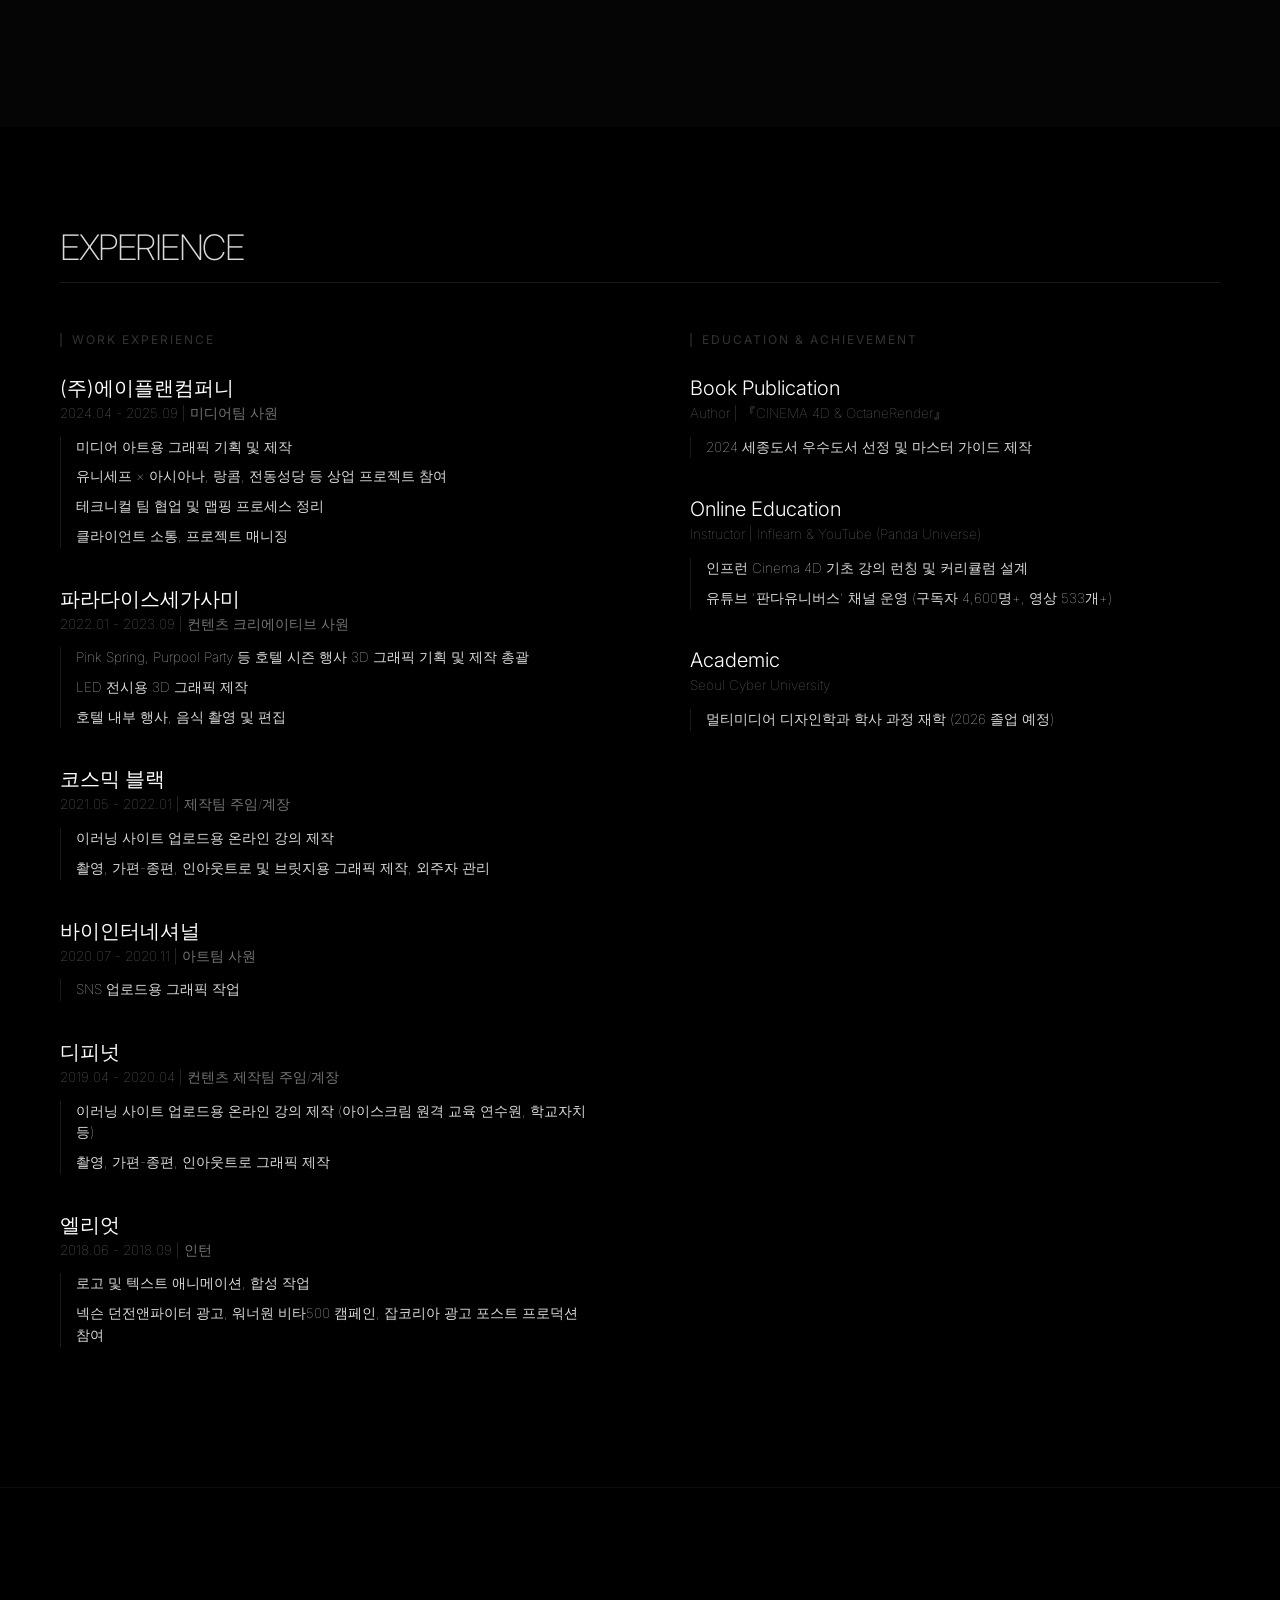
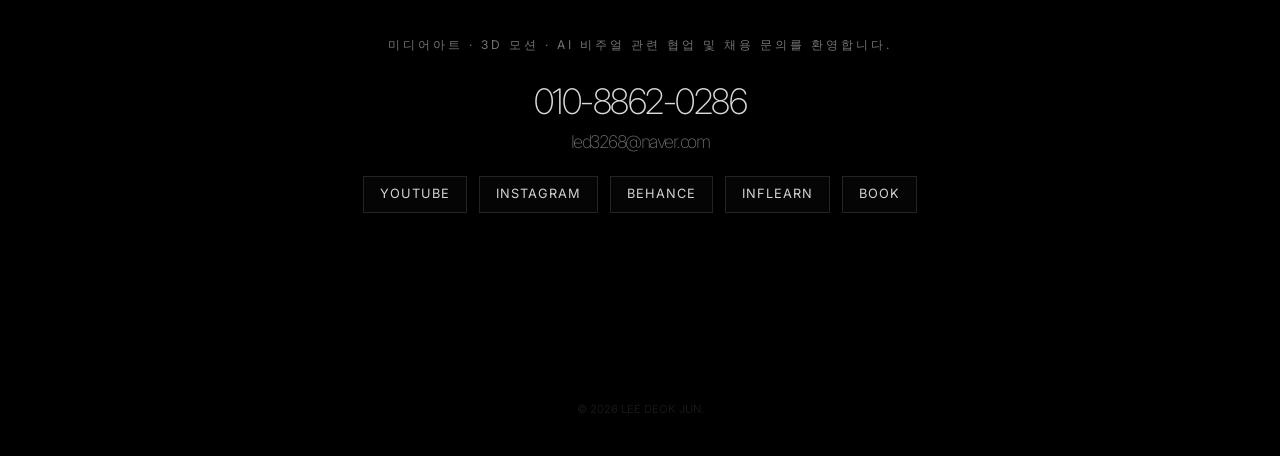
==== commit 7f67ca67: "Update index.html" ====
--- a/index.html
+++ b/index.html
@@ -1257,7 +1257,22 @@
     <h3>Interactive Media Experience</h3>
     <div class="ai-link">Open Experience ↗</div>
 </div>
-
+<div class="ai-card interactive-card" onclick="openAIModal('https://pandauniverse-art.github.io/Web-Interactive/')">
+    <div class="interactive-card-thumb">
+        <img class="ai-thumb interactive-thumb" src="images/Personal/26.04_Interactive-Media/Web-Interactive.png" alt="Panda Universe Immersive Portfolio">
+        <div class="interactive-card-overlay">
+            <p class="ic-desc">판다유니버스의 몰입형 인터랙티브 포트폴리오 사이트</p>
+            <ul class="ic-tags">
+                <li>Immersive Experience</li>
+                <li>Web Interactive</li>
+                <li>Portfolio Site</li>
+            </ul>
+        </div>
+    </div>
+    <span class="ai-badge">Interactive / Web</span>
+    <h3>Panda Universe | Immersive Portfolio</h3>
+    <div class="ai-link">Open Experience ↗</div>
+</div>
 
 
 
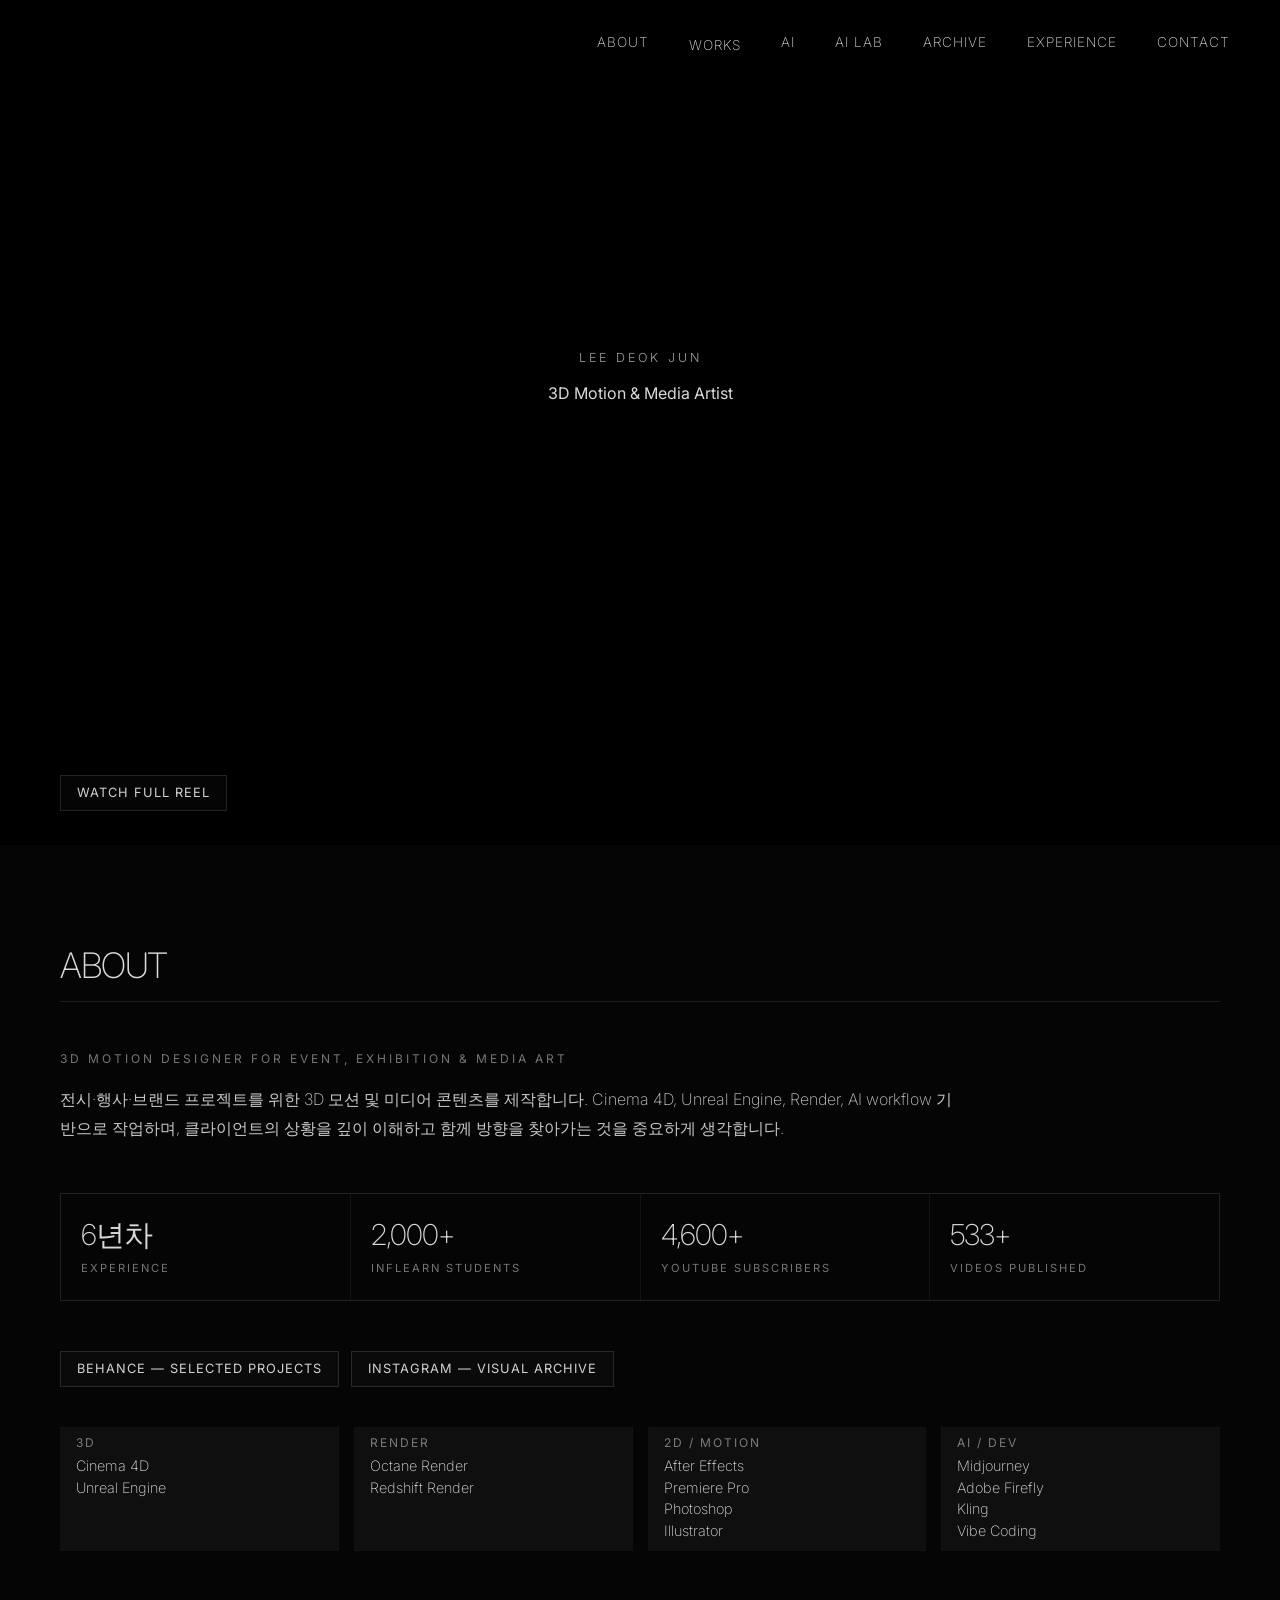
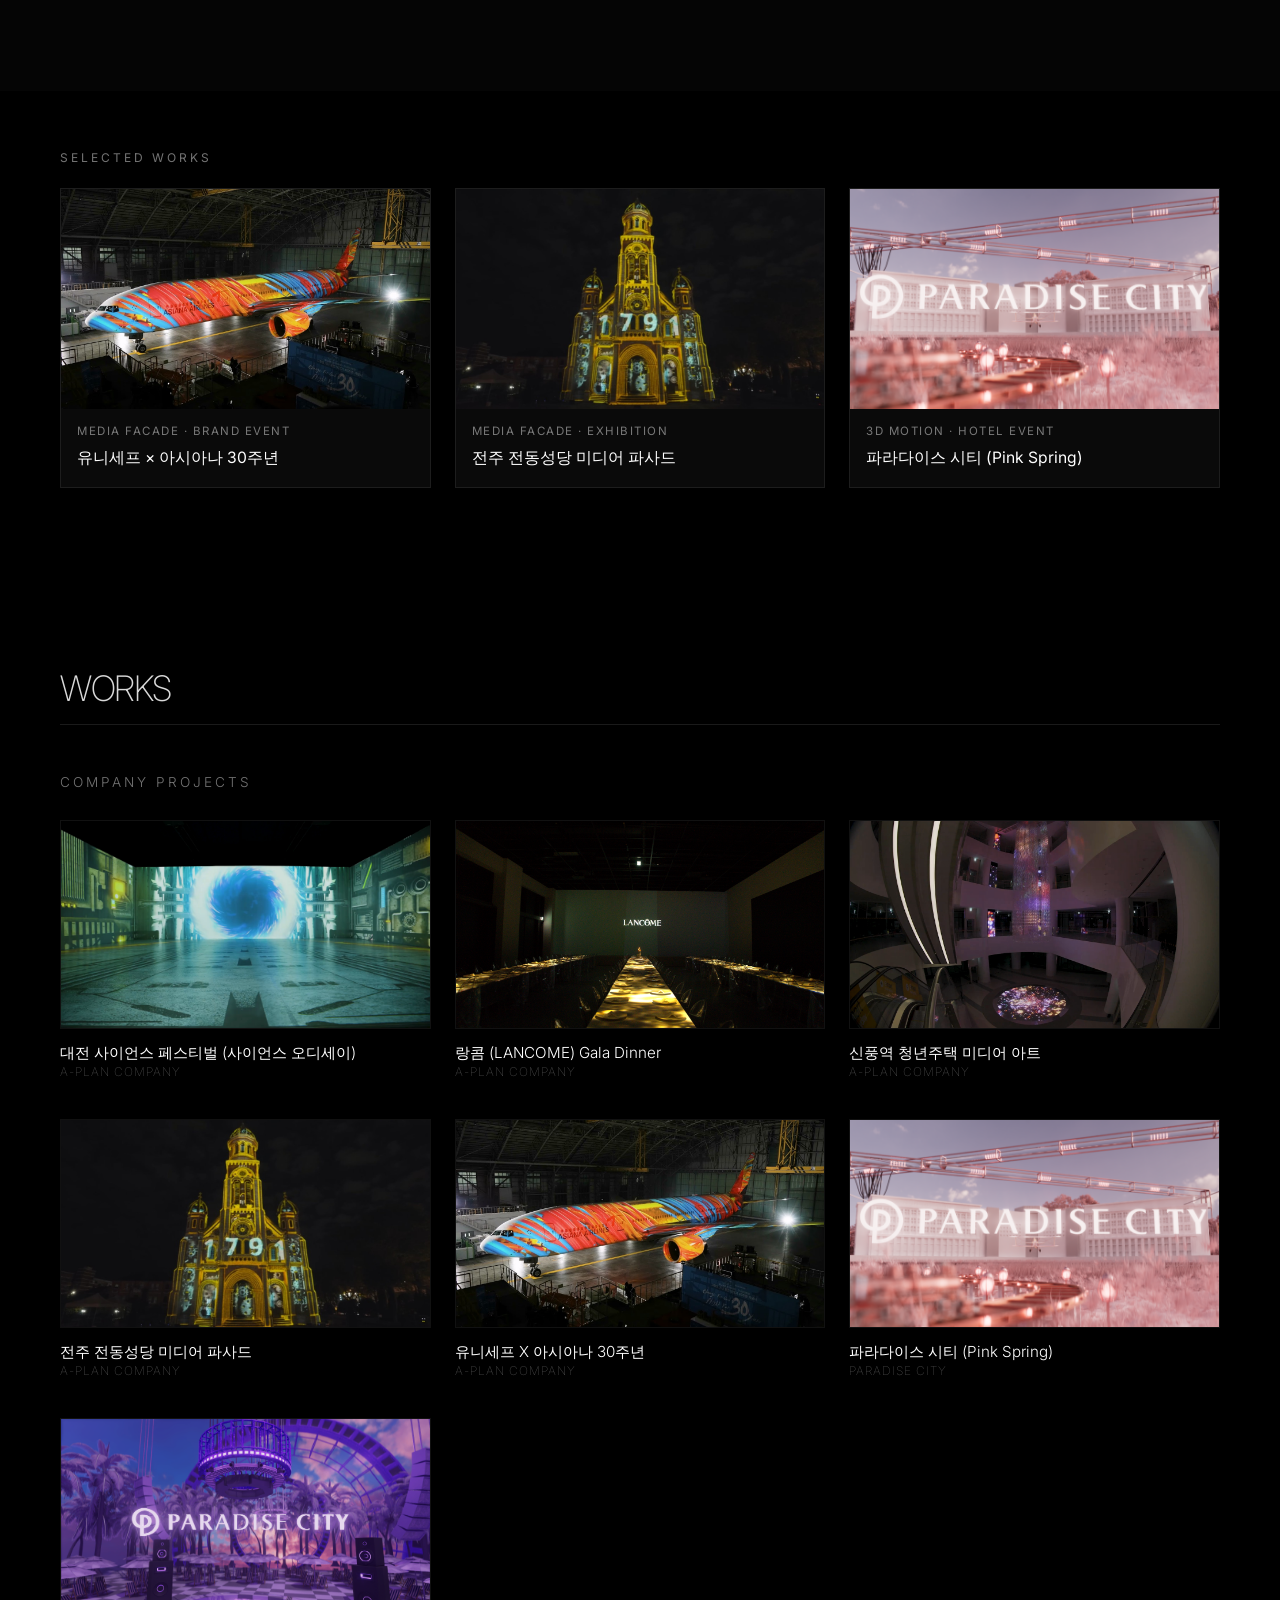
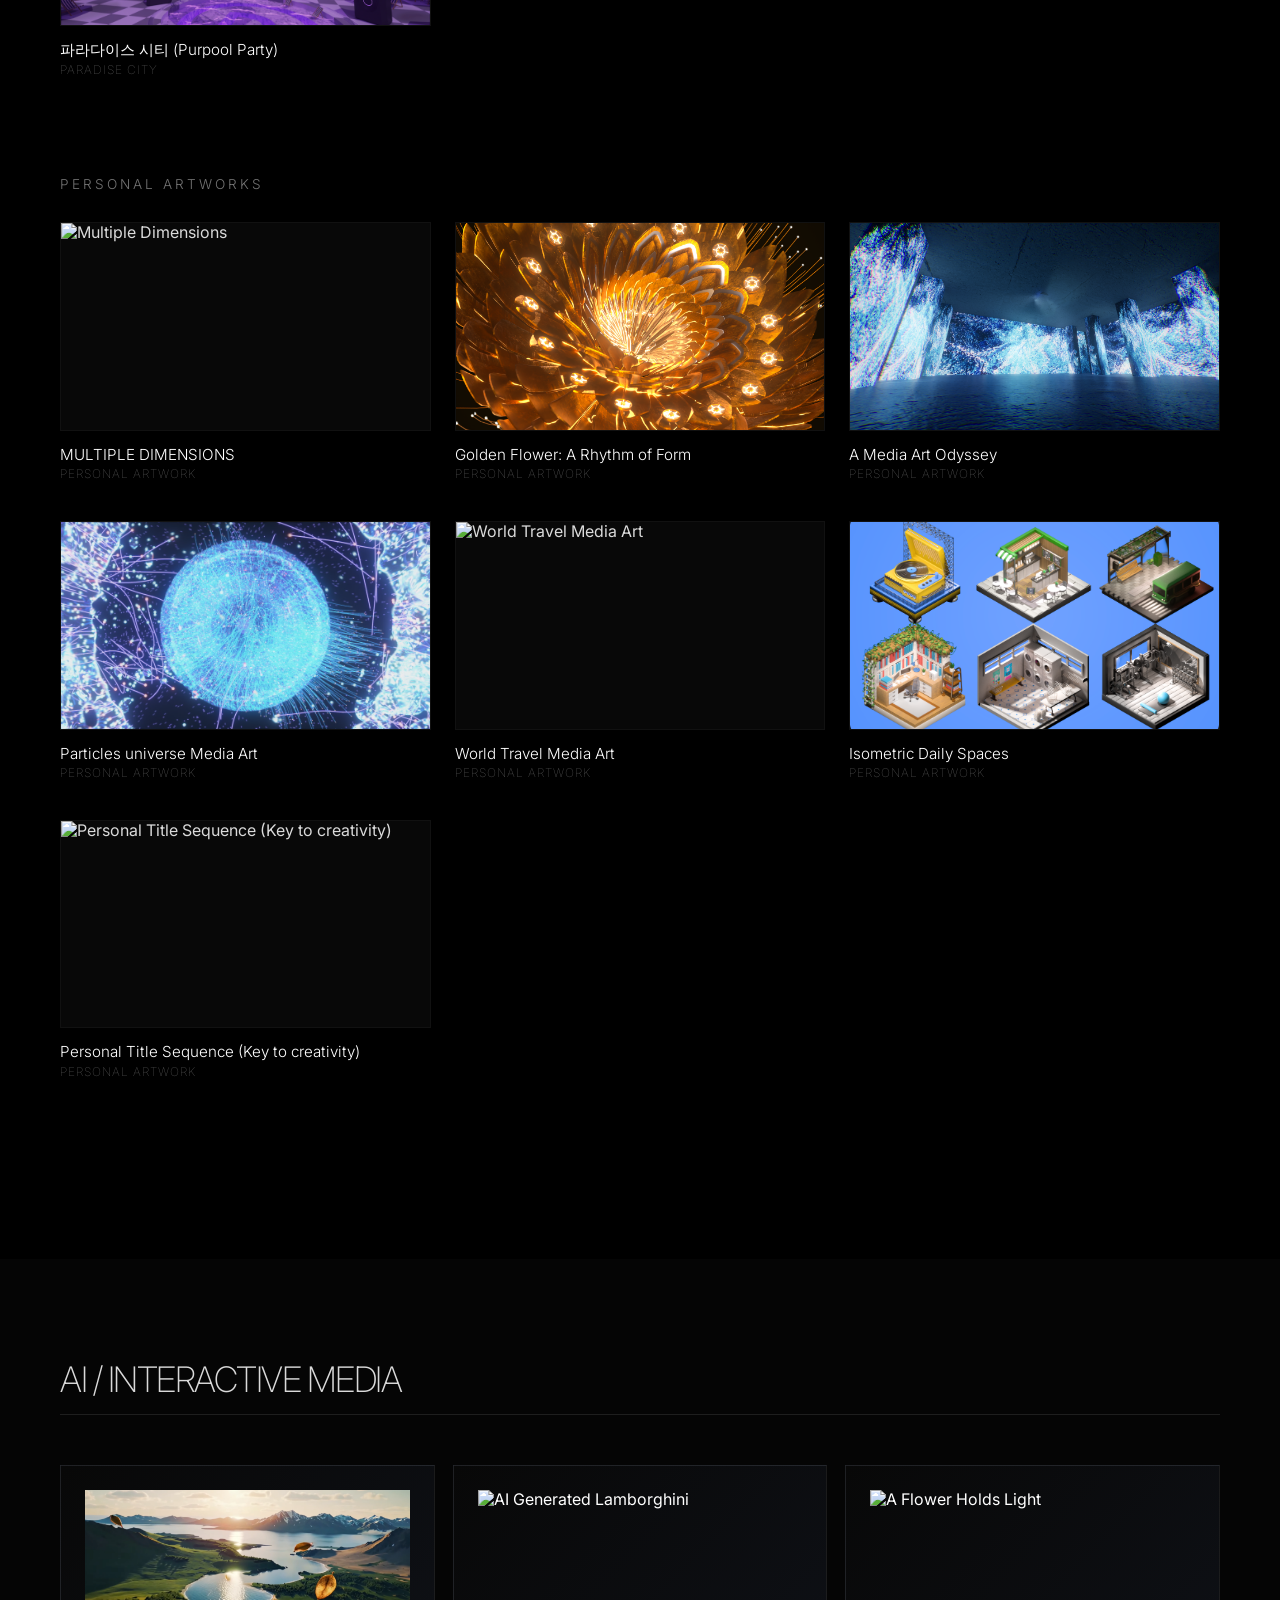
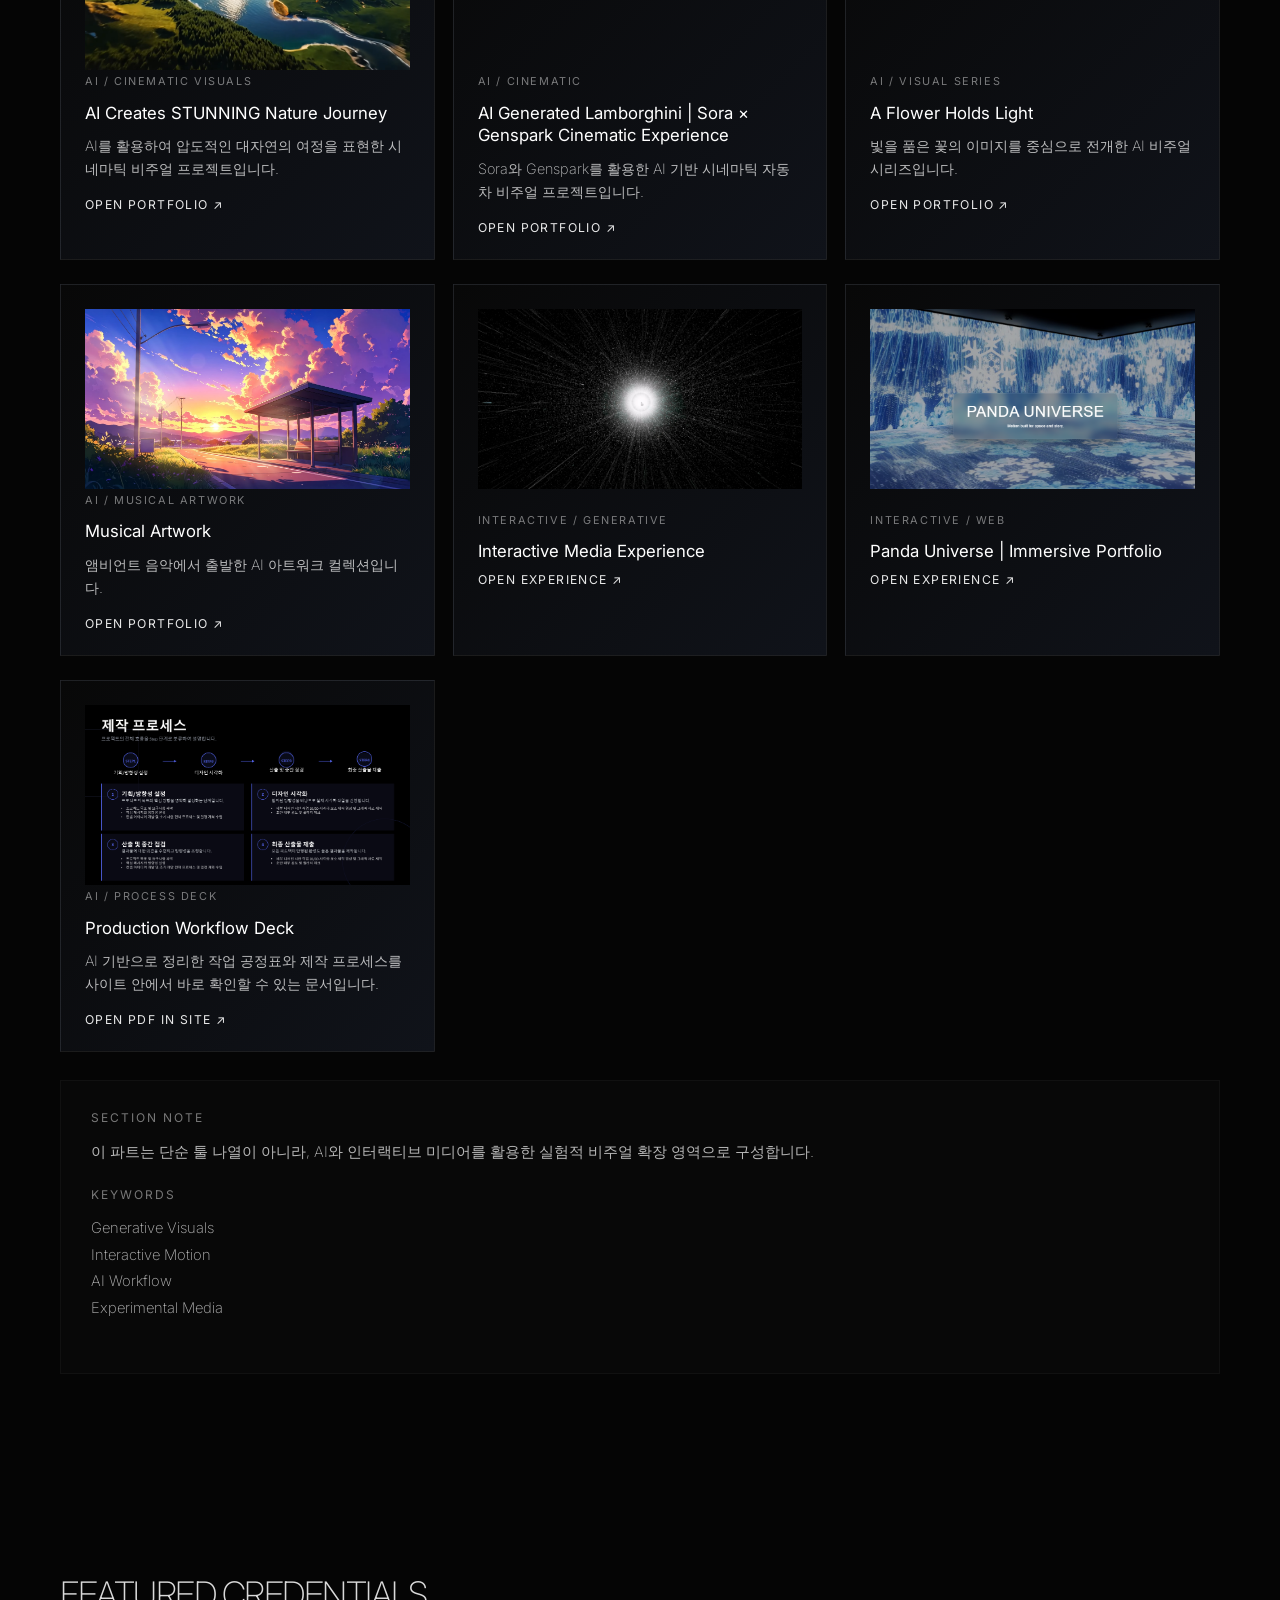
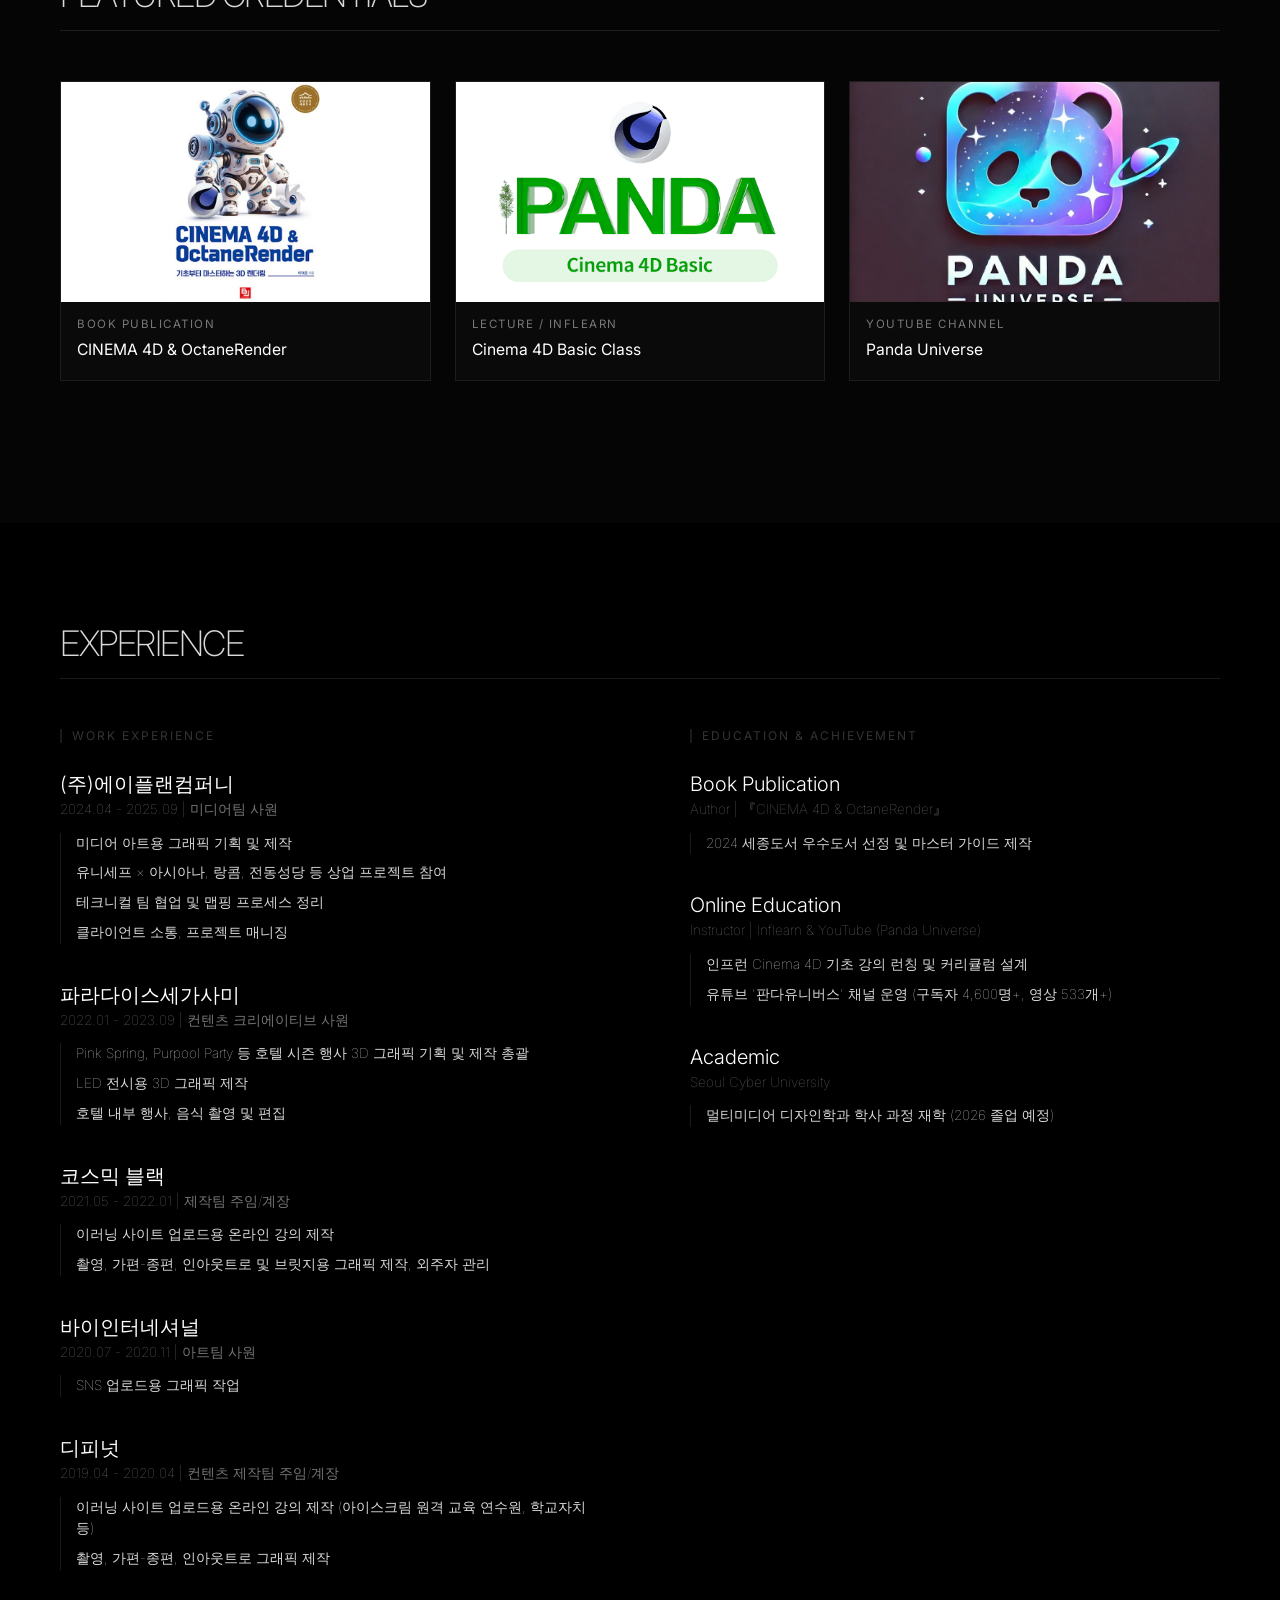
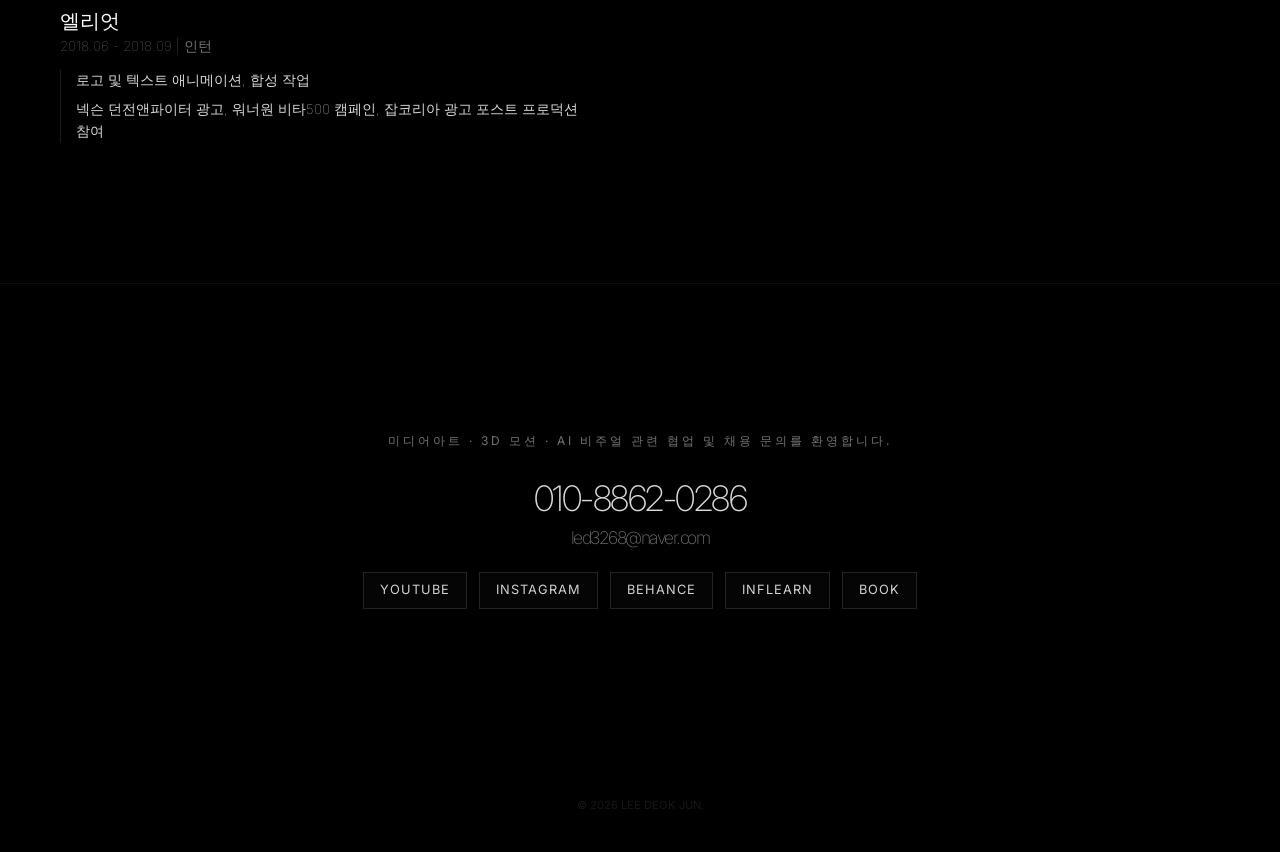
==== commit 50a995ed: "Update index.html" ====
--- a/index.html
+++ b/index.html
@@ -1215,9 +1215,16 @@
 <section id="ai" style="background: #050505;">
     <h2>AI / INTERACTIVE MEDIA</h2>
 
-    <div class="ai-feature">
-        <div class="ai-card-stack">
-            <div class="ai-card" onclick="openProject('car_drive')">
+<div class="ai-feature">
+    <div class="ai-card-stack">
+        <div class="ai-card" onclick="openProject('ai_nature')">
+            <img class="ai-thumb" src="images/Personal/25.10_AI Creates STUNNIN/AI Creates STUNNING Nature Journey_thum.png" alt="AI Creates STUNNING Nature Journey">
+            <span class="ai-badge">AI / Cinematic Visuals</span>
+            <h3>AI Creates STUNNING Nature Journey</h3>
+            <p>AI를 활용하여 압도적인 대자연의 여정을 표현한 시네마틱 비주얼 프로젝트입니다.</p>
+            <div class="ai-link">Open Portfolio ↗</div>
+        </div>
+        <div class="ai-card" onclick="openProject('car_drive')">
                 <img class="ai-thumb" src="images/Personal/25.07_car_drive/car_drive_02.gif" alt="AI Generated Lamborghini">
                 <span class="ai-badge">AI / Cinematic</span>
                 <h3>AI Generated Lamborghini | Sora × Genspark Cinematic Experience</h3>
@@ -1241,7 +1248,7 @@
     <div class="ai-link">Open Portfolio ↗</div>
 </div>
 
-<div class="ai-card interactive-card" onclick="openAIModal('https://pandauniverse-art.github.io/Interactive-Media/')">
+<div class="ai-card interactive-card" onclick="window.open('https://pandauniverse-art.github.io/Interactive-Media/', '_blank')">
     <div class="interactive-card-thumb">
         <img class="ai-thumb interactive-thumb" src="images/Personal/26.04_Interactive-Media/Interactive-Media_01.png" alt="Interactive Media Experience">
         <div class="interactive-card-overlay">
@@ -1257,7 +1264,7 @@
     <h3>Interactive Media Experience</h3>
     <div class="ai-link">Open Experience ↗</div>
 </div>
-<div class="ai-card interactive-card" onclick="openAIModal('https://pandauniverse-art.github.io/Web-Interactive/')">
+<div class="ai-card interactive-card" onclick="window.open('https://pandauniverse-art.github.io/Web-Interactive/', '_blank')">
     <div class="interactive-card-thumb">
         <img class="ai-thumb interactive-thumb" src="images/Personal/26.04_Interactive-Media/Web-Interactive.png" alt="Panda Universe Immersive Portfolio">
         <div class="interactive-card-overlay">
@@ -1539,7 +1546,14 @@
 </section>
 
 <script>
-    const projectData = {
+   const projectData = {
+        ai_nature: {
+            video: "i73Yz3Ff6Fg", 
+            role: "AI 포트폴리오 (Nature Journey)",
+            desc: "AI Creates STUNNING Nature Journey\n\nAI를 활용하여 대자연의 경이로운 풍경과 여정을 담아낸 시네마틱 영상입니다.",
+            folder: "Personal/25.10_AI Creates STUNNIN",
+            images: [] 
+        },
         science: {
             video: "a_dn_9OKv5I",
             role: "그래픽팀 팀장 (업무 스케줄, 퀄리티 조율) / PM (클라이언트 소통)",
@@ -2132,9 +2146,10 @@
         }
 
        const personalTypes = [
-    'multiple',
-    'golden',
-    'odyssey',
+            'ai_nature',
+            'multiple',
+            'golden',
+            'odyssey',
     'particles',
     'world_travel',
     'casual',
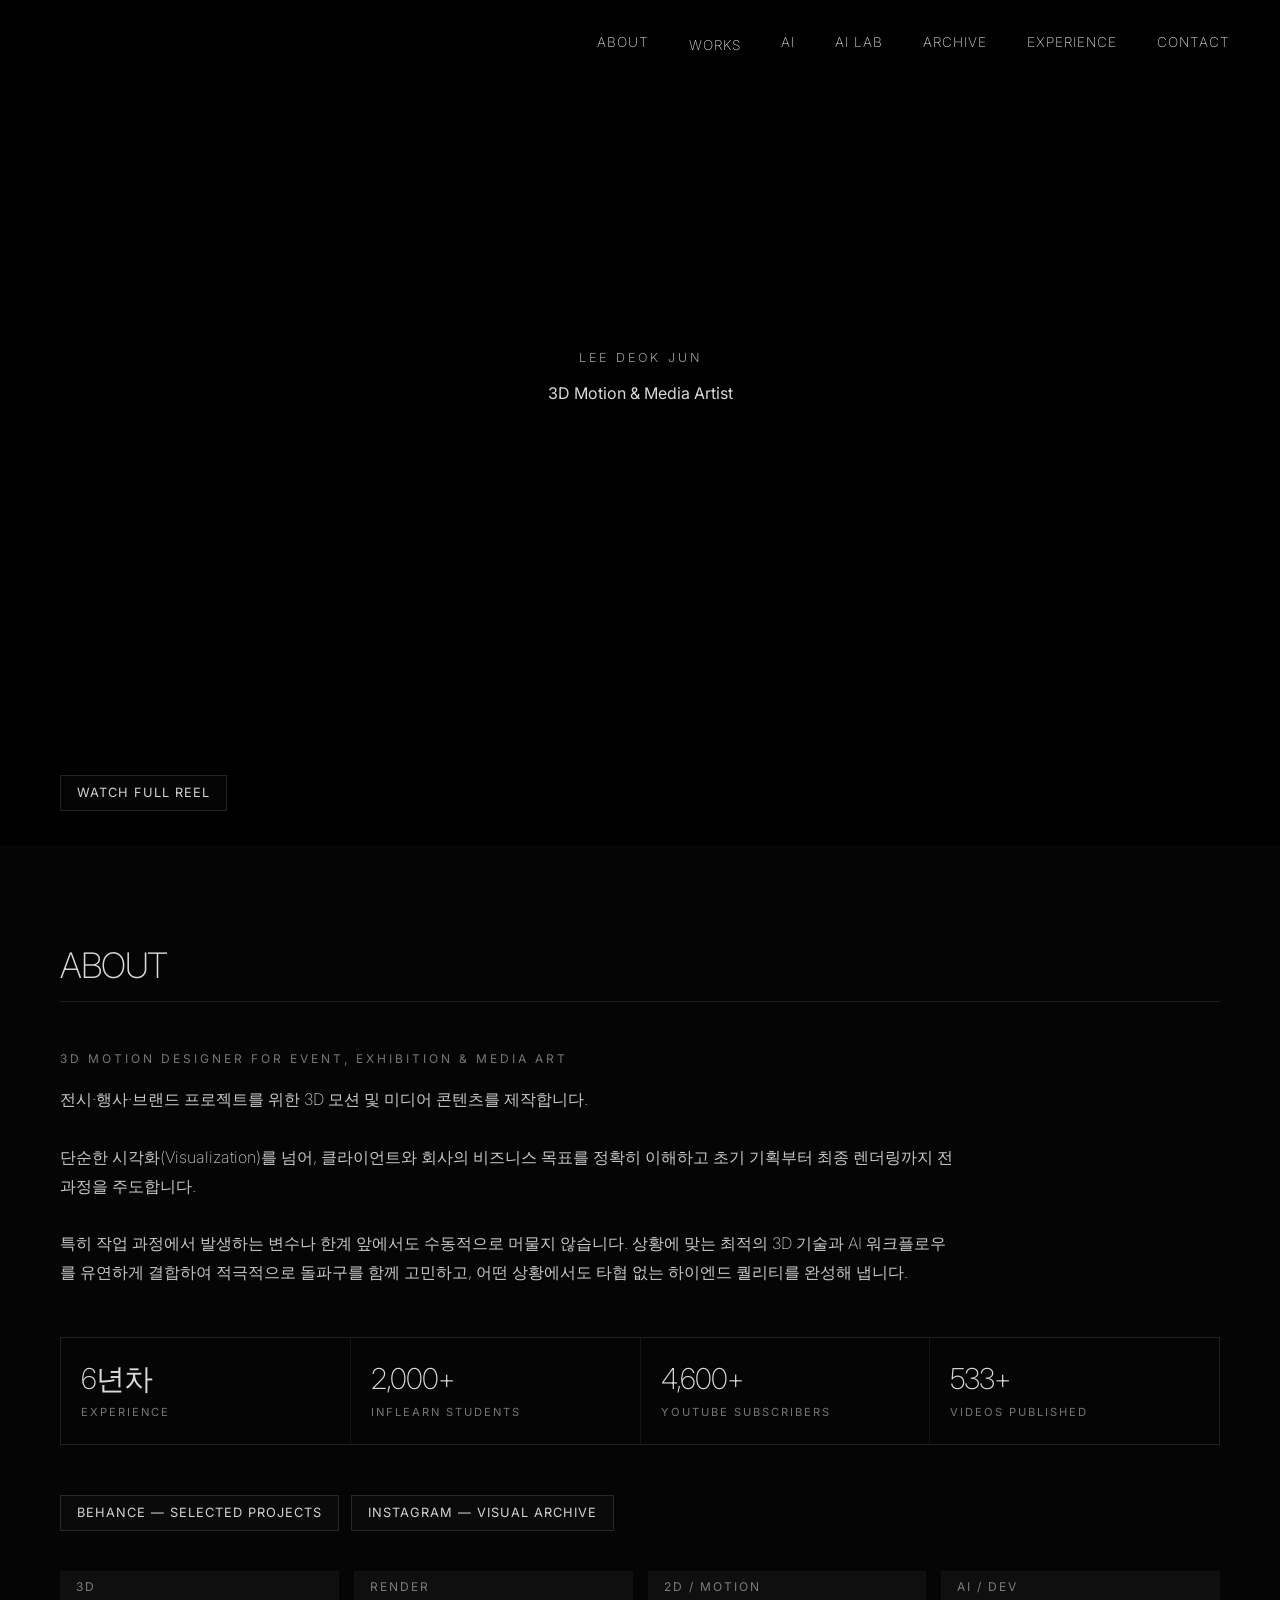
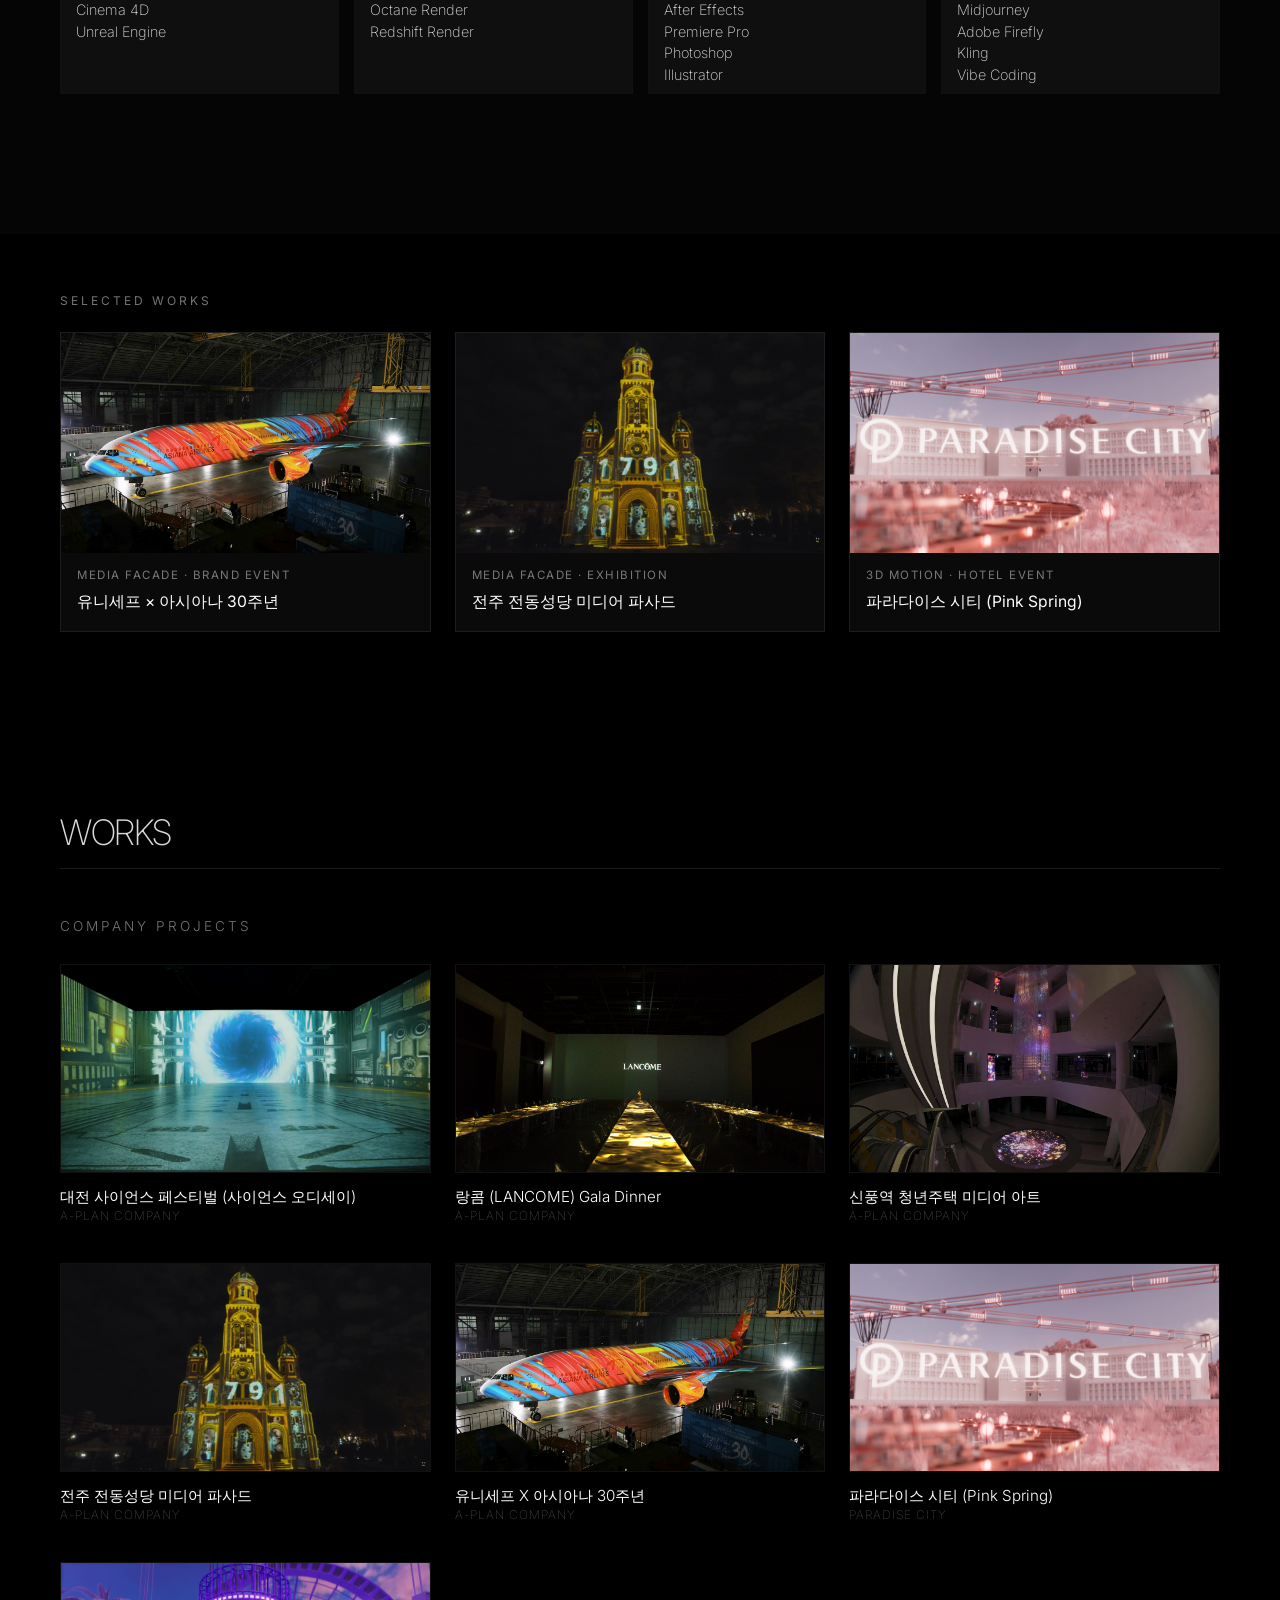
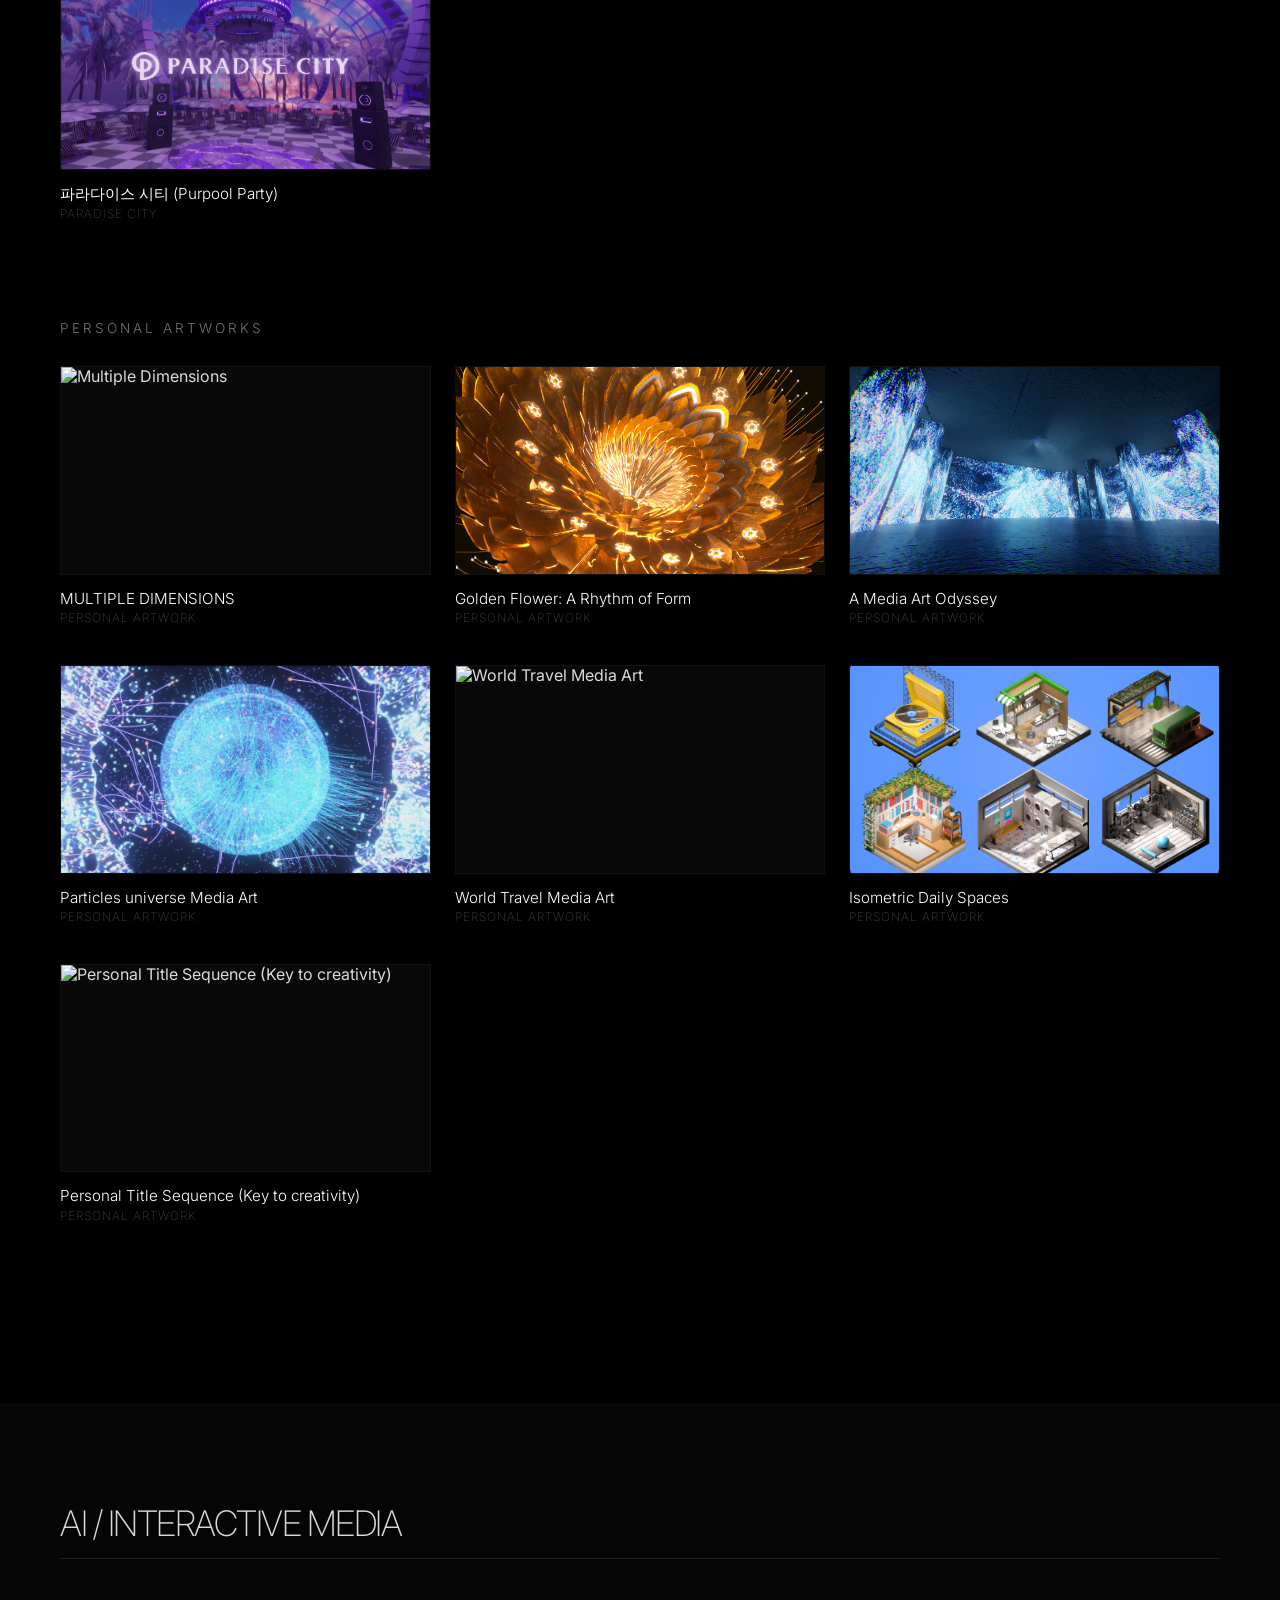
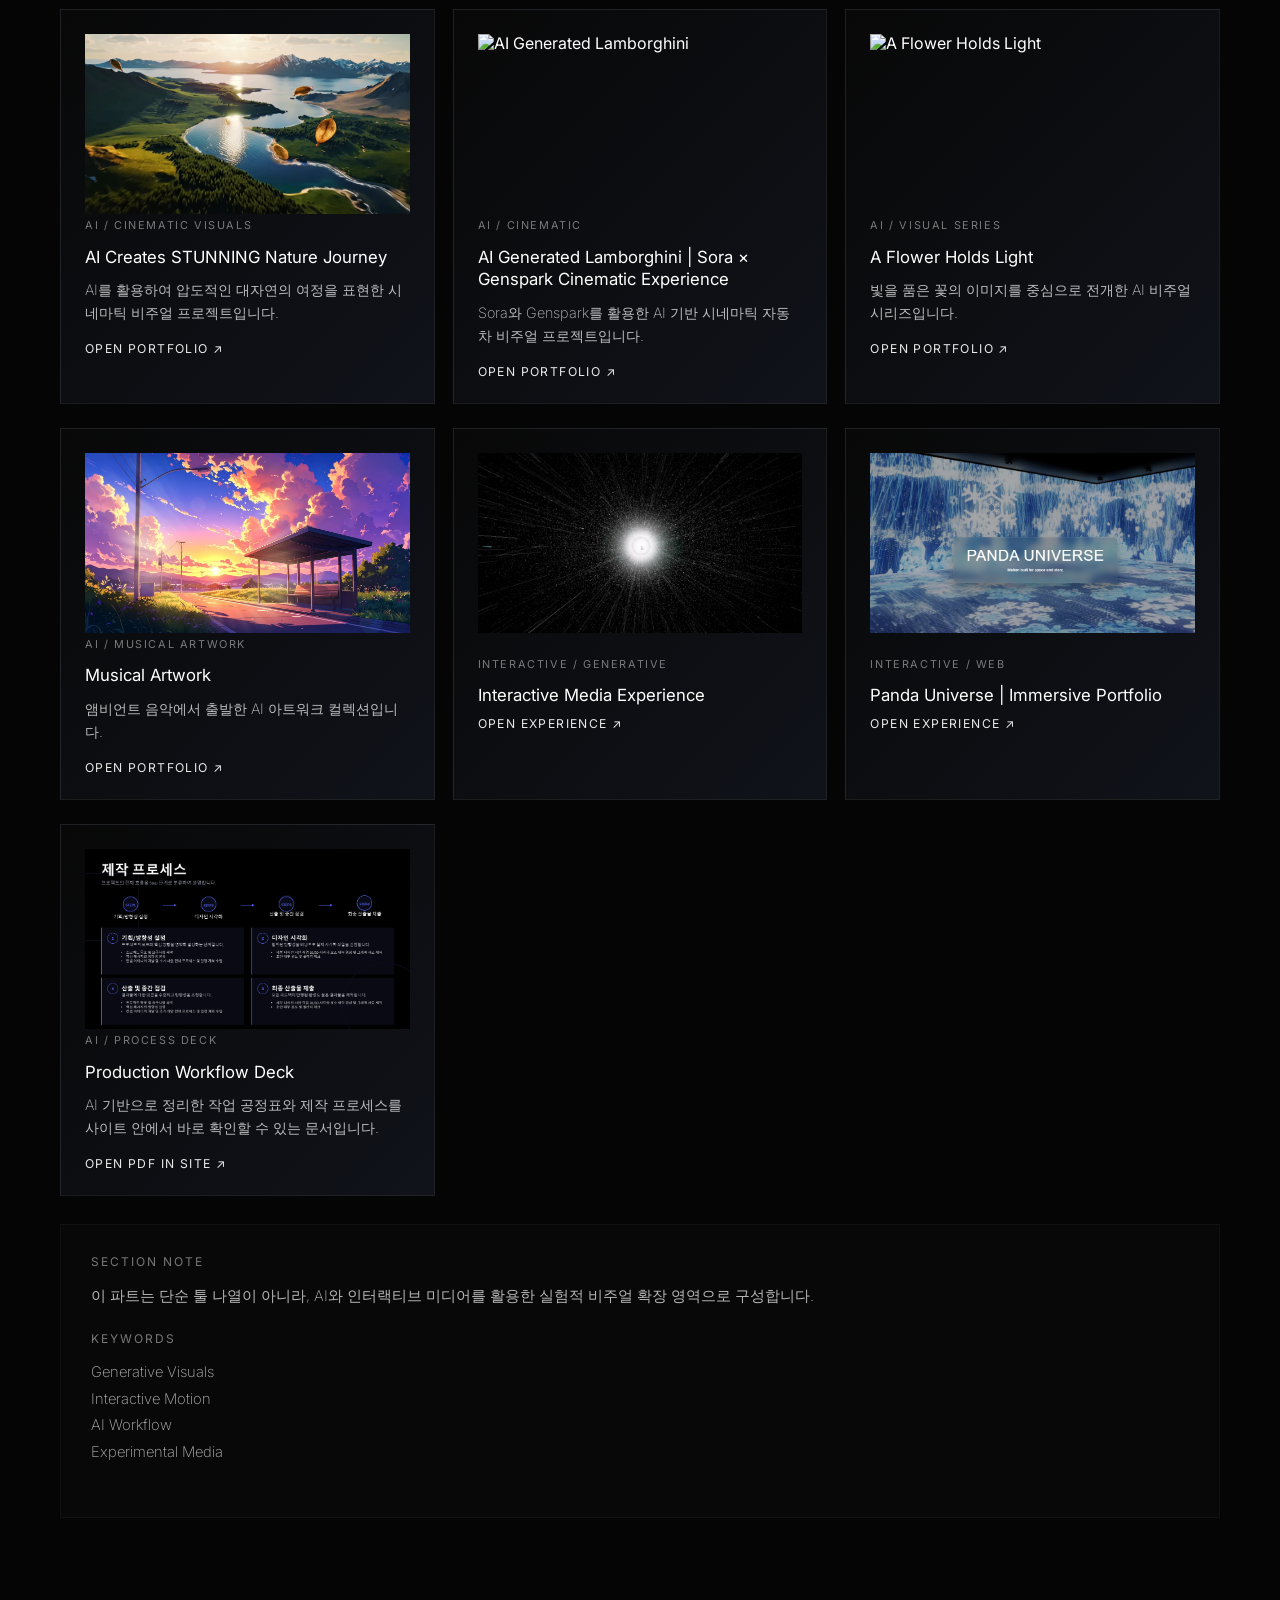
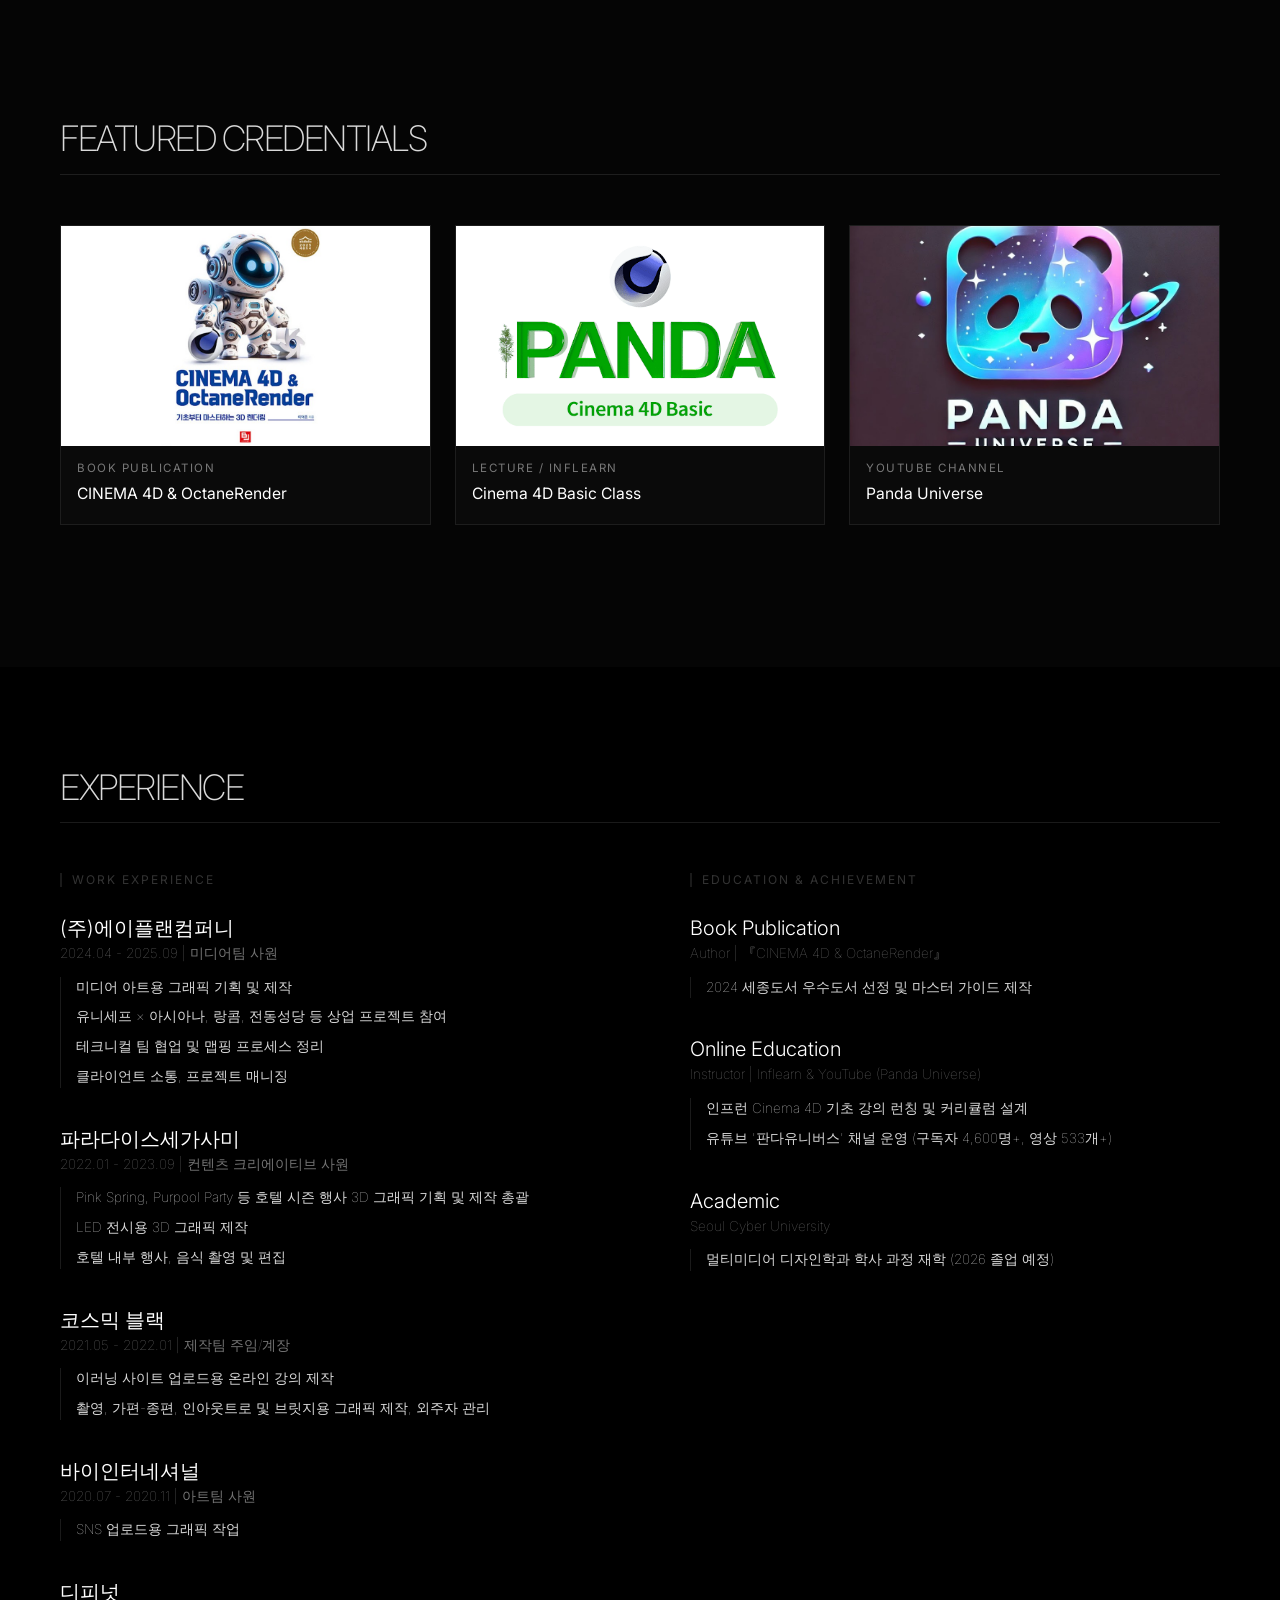
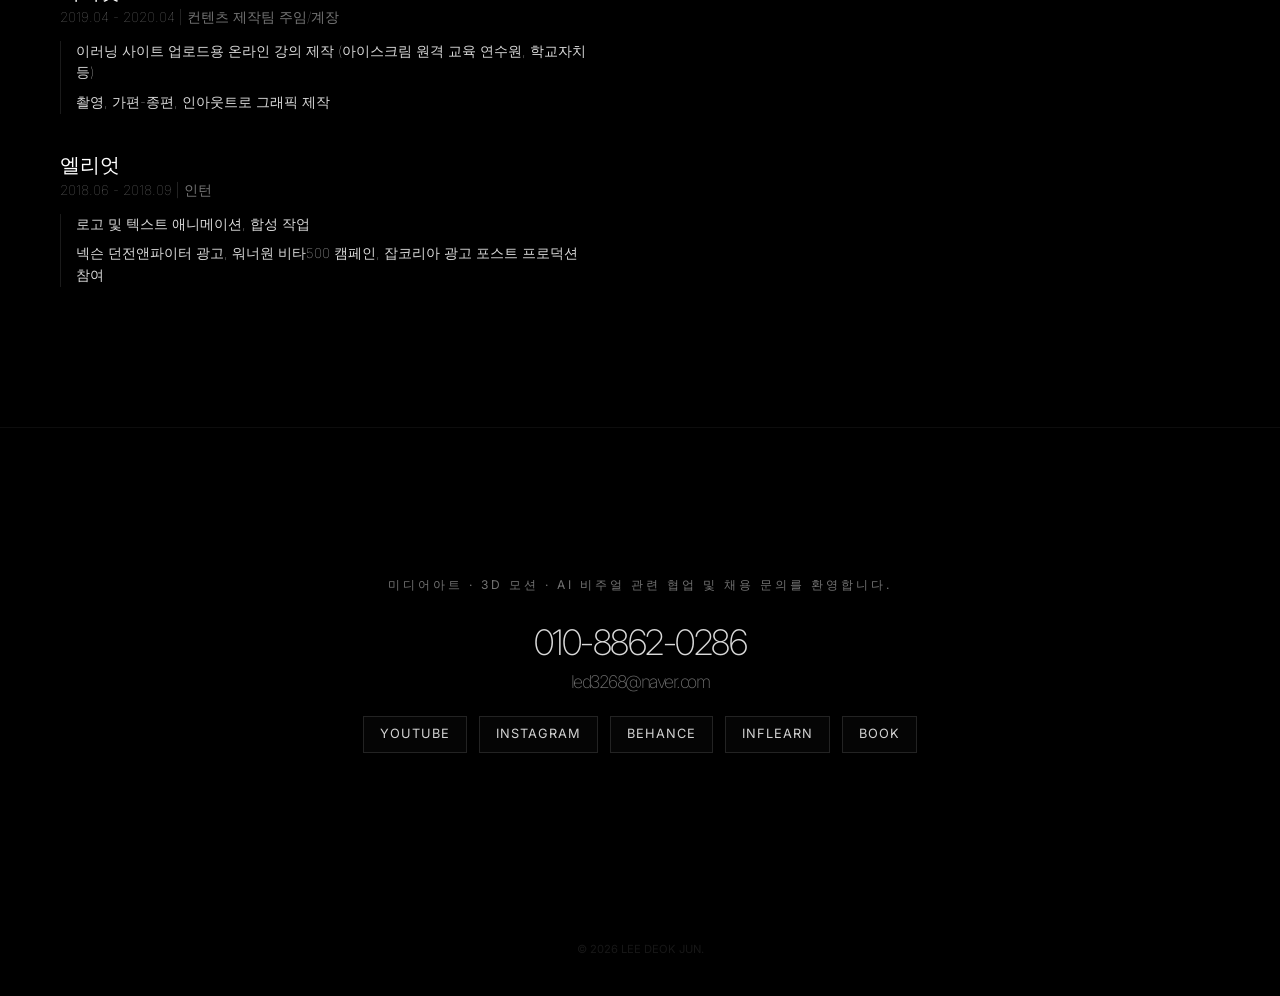
==== commit e8b3189c: "Update index.html" ====
--- a/index.html
+++ b/index.html
@@ -1005,11 +1005,11 @@
     <p style="font-size:0.75rem; letter-spacing:3px; text-transform:uppercase; color:var(--accent-color); margin-bottom:20px; font-weight:400;">
         3D Motion Designer for Event, Exhibition & Media Art
     </p>
-    <div class="about-intro">
+ <div class="about-intro">
         <p>
-            전시·행사·브랜드 프로젝트를 위한 3D 모션 및 미디어 콘텐츠를 제작합니다.
-            Cinema 4D, Unreal Engine, Render, AI workflow 기반으로 작업하며,
-            클라이언트의 상황을 깊이 이해하고 함께 방향을 찾아가는 것을 중요하게 생각합니다.
+            전시·행사·브랜드 프로젝트를 위한 3D 모션 및 미디어 콘텐츠를 제작합니다.<br><br>
+            단순한 시각화(Visualization)를 넘어, 클라이언트와 회사의 비즈니스 목표를 정확히 이해하고 초기 기획부터 최종 렌더링까지 전 과정을 주도합니다.<br><br>
+            특히 작업 과정에서 발생하는 변수나 한계 앞에서도 수동적으로 머물지 않습니다. 상황에 맞는 최적의 3D 기술과 AI 워크플로우를 유연하게 결합하여 적극적으로 돌파구를 함께 고민하고, 어떤 상황에서도 타협 없는 하이엔드 퀄리티를 완성해 냅니다.
         </p>
     </div>
 
